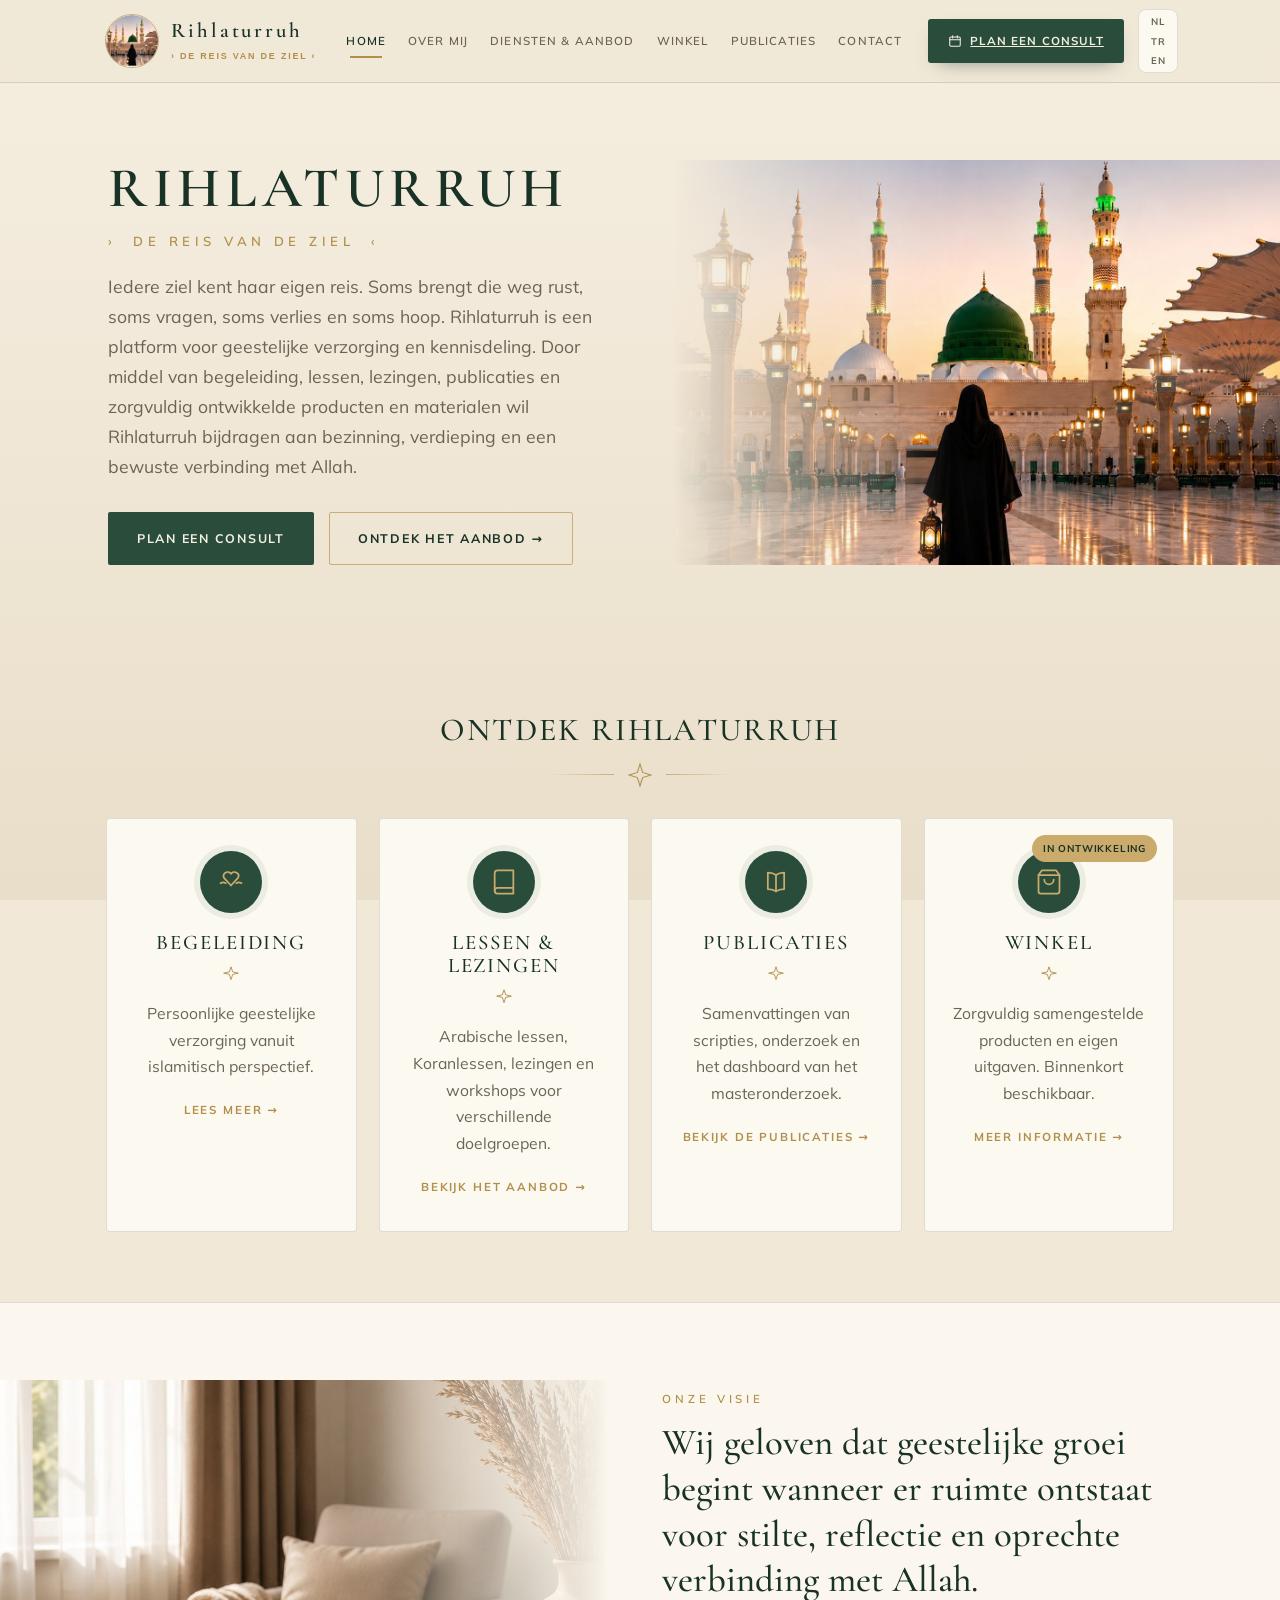
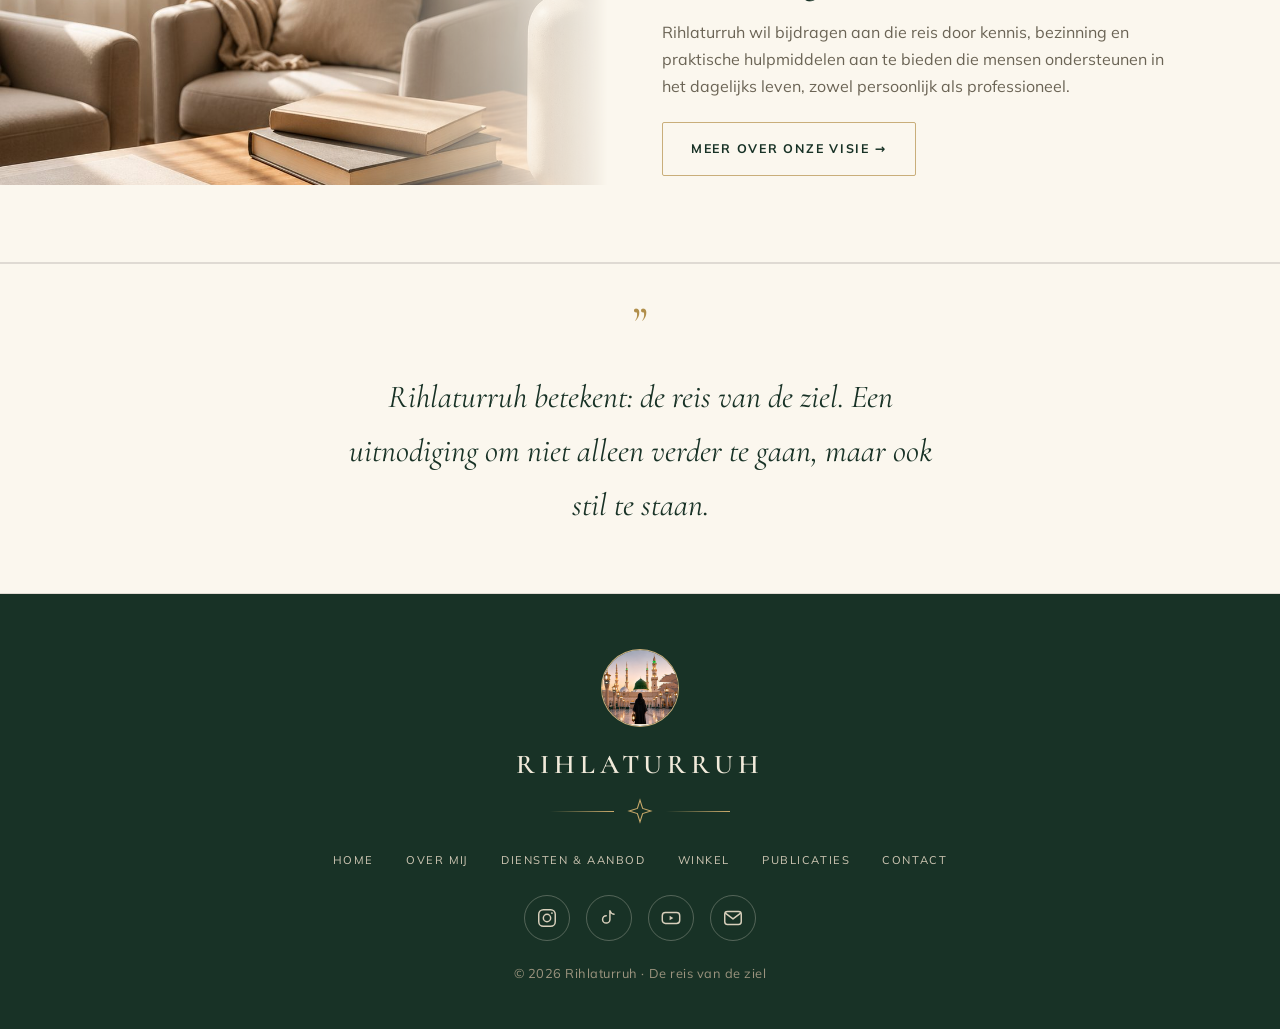
==== index.html @ 82ffbed2 "Add files via upload" ====
<!DOCTYPE html>
<html lang="nl">
<head>
<meta charset="UTF-8">
<meta name="viewport" content="width=device-width, initial-scale=1.0">
<title>Rihlaturruh · De reis van de ziel</title>
<meta name="description" content="Rihlaturruh — de reis van de ziel. Een plek voor islamitische reflectie, geestelijke verzorging en materialen die uitnodigen tot bezinning, betekenis en innerlijke rust.">
<meta property="og:title" content="Rihlaturruh · De reis van de ziel">
<meta property="og:description" content="Islamitische reflectie, geestelijke verzorging en materialen die uitnodigen tot bezinning.">
<meta property="og:image" content="logo.png">
<meta property="og:type" content="website">
<link rel="icon" type="image/png" href="logo-mark.png">

<link rel="preconnect" href="https://fonts.googleapis.com">
<link rel="preconnect" href="https://fonts.gstatic.com" crossorigin>
<link href="https://fonts.googleapis.com/css2?family=Cormorant+Garamond:ital,wght@0,400;0,500;0,600;1,400;1,500&family=Mulish:wght@300;400;500;600;700&display=swap" rel="stylesheet">

<link rel="stylesheet" href="style.css">
</head>
<body>

<div id="launchGate" class="launch-gate">
  <div class="lg-inner">
    <img src="logo-mark.png" alt="Rihlaturruh" class="lg-logo">
    <p class="lg-eyebrow">Binnenkort online</p>
    <h1 class="lg-title">Rihlaturruh</h1>
    <p class="lg-tag">&#8250; De reis van de ziel &#8249;</p>
    <p class="lg-lead">We zijn bijna klaar om deze plek met u te delen &mdash; voor islamitische geestelijke verzorging, kennisdeling en bezinning.</p>
    <div class="lg-countdown">
      <div class="lg-unit"><span class="lg-num" id="lgDays">00</span><span class="lg-label">dagen</span></div>
      <div class="lg-unit"><span class="lg-num" id="lgHours">00</span><span class="lg-label">uren</span></div>
      <div class="lg-unit"><span class="lg-num" id="lgMinutes">00</span><span class="lg-label">minuten</span></div>
      <div class="lg-unit"><span class="lg-num" id="lgSeconds">00</span><span class="lg-label">seconden</span></div>
    </div>
    <p class="lg-date">Live op 2 augustus 2026 om 14:00 uur</p>
  </div>
</div>
<script>
(function(){
  var gate = document.getElementById('launchGate');
  if(!gate) return;
  var launchTime = new Date('2026-08-02T14:00:00+02:00').getTime();
  function pad(n){ n = Math.max(0,n); return String(n).length<2 ? '0'+n : String(n); }
  var timer;
  function tick(){
    var diff = launchTime - Date.now();
    if(diff <= 0){
      gate.classList.add('hide');
      document.body.style.overflow = '';
      setTimeout(function(){ gate.style.display = 'none'; }, 650);
      if(timer) clearInterval(timer);
      return;
    }
    var d = Math.floor(diff/86400000);
    var h = Math.floor(diff%86400000/3600000);
    var m = Math.floor(diff%3600000/60000);
    var s = Math.floor(diff%60000/1000);
    document.getElementById('lgDays').textContent = pad(d);
    document.getElementById('lgHours').textContent = pad(h);
    document.getElementById('lgMinutes').textContent = pad(m);
    document.getElementById('lgSeconds').textContent = pad(s);
  }
  if(Date.now() < launchTime){
    gate.style.display = 'flex';
    document.body.style.overflow = 'hidden';
    tick();
    timer = setInterval(tick, 1000);
  }
})();
</script>

<!-- ===================== HEADER ===================== -->
<header class="site-header">
  <div class="wrap">
    <div class="bar">
      <button class="brand" data-go="home" aria-label="Naar home">
        <img src="logo-mark.png" alt="">
        <span class="wm"><b>Rihlaturruh</b><span><span class="arw">&#8250;</span> De reis van de ziel <span class="arw">&#8249;</span></span></span>
      </button>
      <nav class="nav" aria-label="Hoofdmenu">
        <button data-go="home" class="navlink active">Home</button>
        <button data-go="over" class="navlink">Over mij</button>
        <button data-go="diensten" class="navlink">Diensten &amp; Aanbod</button>
        <button data-go="winkel" class="navlink">Winkel</button>
        <button data-go="publicaties" class="navlink">Publicaties</button>
        <button data-go="contact" class="navlink">Contact</button>
        <a class="cta" href="https://cal.eu/rihlaturruh" target="_blank" rel="noopener"><svg width="14" height="14" viewBox="0 0 24 24" fill="none" stroke="currentColor" stroke-width="1.8" stroke-linecap="round" stroke-linejoin="round"><rect x="3" y="5" width="18" height="16" rx="2"/><path d="M16 3v4M8 3v4M3 10h18"/></svg>Plan een consult</a>
        <div class="langsw" role="group" aria-label="Taal"><button type="button" data-lang="nl" class="active">NL</button><button type="button" data-lang="tr">TR</button><button type="button" data-lang="en">EN</button></div>
      </nav>
      <button class="menu-toggle" id="menuToggle" aria-label="Menu" aria-expanded="false">
        <svg width="24" height="24" viewBox="0 0 24 24" fill="none" stroke="currentColor" stroke-width="1.7" stroke-linecap="round"><path d="M4 7h16M4 12h16M4 17h16"/></svg>
      </button>
    </div>
    <nav class="mobile-menu" id="mobileMenu">
      <button data-go="home" class="navlink active">Home</button>
      <button data-go="over" class="navlink">Over mij</button>
      <button data-go="diensten" class="navlink">Diensten &amp; Aanbod</button>
      <button data-go="winkel" class="navlink">Winkel</button>
        <button data-go="publicaties" class="navlink">Publicaties</button>
      <button data-go="contact" class="navlink">Contact</button>
      <a class="cta" href="https://cal.eu/rihlaturruh" target="_blank" rel="noopener">Plan een consult</a>
      <div class="langsw" role="group" aria-label="Taal"><button type="button" data-lang="nl" class="active">NL</button><button type="button" data-lang="tr">TR</button><button type="button" data-lang="en">EN</button></div>
    </nav>
  </div>
</header>

<main>

<!-- ============================= HOME ============================= -->
<section id="home" class="page active">
  <!-- HERO -->
  <section class="bleed">
      <div class="copy">
        <h1 class="hero-wm">Rihlaturruh</h1>
        <p class="hero-tag">&#8250;&nbsp; De reis van de ziel &nbsp;&#8249;</p>
        <p class="hero-sub">Iedere ziel kent haar eigen reis. Soms brengt die weg rust, soms vragen, soms verlies en soms hoop. Rihlaturruh is een platform voor geestelijke verzorging en kennisdeling. Door middel van begeleiding, lessen, lezingen, publicaties en zorgvuldig ontwikkelde producten en materialen wil Rihlaturruh bijdragen aan bezinning, verdieping en een bewuste verbinding met Allah.</p>
        <div class="btns" style="margin-top:30px">
          <a class="btn primary" href="https://cal.eu/rihlaturruh" target="_blank" rel="noopener">Plan een consult</a>
          <a class="btn ghost" data-go="diensten" href="#diensten">Ontdek het aanbod &rarr;</a>
        </div></div>
      <div class="media"><img src="p-home-hero.jpg" alt="De Profetenmoskee in Medina bij zonsondergang" loading="eager" style="object-position:50% 42%"></div>
    </section>

  <!-- ONTDEK RIHLATURRUH (grid) -->
  <section class="block">
    <div class="wrap">
      <div class="center">
        <h2 class="title up" style="font-size:clamp(1.5rem,3.4vw,2rem)">Ontdek Rihlaturruh</h2>
        <div class="flourish"><span class="ln"></span><svg viewBox="0 0 24 24" fill="none" stroke="currentColor" stroke-width="1"><path d="M12 2l2.4 7.6L22 12l-7.6 2.4L12 22l-2.4-7.6L2 12l7.6-2.4z"/></svg><span class="ln r"></span></div>
      </div>
      <div class="grid c4" style="margin-top:30px">
        <a class="card" data-go="diensten" href="#diensten">
          <span class="ic"><svg viewBox="0 0 24 24" fill="none" stroke="currentColor" stroke-width="1.5" stroke-linecap="round" stroke-linejoin="round"><path d="M12 5c-1-1.6-3.2-2-4.8-1S5 6.8 6 8.4L12 15l6-6.6c1-1.6.4-3.4-1.2-4.4S13 3.4 12 5z"/><path d="M3 13c1.5-1 3-1 4.5 0M16.5 13c1.5-1 3-1 4.5 0"/></svg></span>
          <h3 class="up">Begeleiding</h3>
          <span class="titleorn"><svg viewBox="0 0 24 24" fill="none" stroke="currentColor" stroke-width="1"><path d="M12 3l1.8 5.6L20 10l-6.2 1.4L12 17l-1.8-5.6L4 10l6.2-1.4z"/></svg></span>
          <p class="body">Persoonlijke geestelijke verzorging vanuit islamitisch perspectief.</p>
          <span class="arrow-link">Lees meer &rarr;</span>
        </a>
        <a class="card" data-go="diensten" href="#diensten">
          <span class="ic"><svg viewBox="0 0 24 24" fill="none" stroke="currentColor" stroke-width="1.5" stroke-linecap="round" stroke-linejoin="round"><path d="M4 19.5A2.5 2.5 0 0 1 6.5 17H20"/><path d="M6.5 2H20v20H6.5A2.5 2.5 0 0 1 4 19.5v-15A2.5 2.5 0 0 1 6.5 2z"/></svg></span>
          <h3 class="up">Lessen &amp; lezingen</h3>
          <span class="titleorn"><svg viewBox="0 0 24 24" fill="none" stroke="currentColor" stroke-width="1"><path d="M12 3l1.8 5.6L20 10l-6.2 1.4L12 17l-1.8-5.6L4 10l6.2-1.4z"/></svg></span>
          <p class="body">Arabische lessen, Koranlessen, lezingen en workshops voor verschillende doelgroepen.</p>
          <span class="arrow-link">Bekijk het aanbod &rarr;</span>
        </a>
        <a class="card" data-go="publicaties" href="#publicaties">
          <span class="ic"><svg viewBox="0 0 24 24" fill="none" stroke="currentColor" stroke-width="1.5" stroke-linecap="round" stroke-linejoin="round"><path d="M12 6c-1.5-1.2-4-2-7-2v14c3 0 5.5.8 7 2 1.5-1.2 4-2 7-2V4c-3 0-5.5.8-7 2z"/><path d="M12 6v14"/></svg></span>
          <h3 class="up">Publicaties</h3>
          <span class="titleorn"><svg viewBox="0 0 24 24" fill="none" stroke="currentColor" stroke-width="1"><path d="M12 3l1.8 5.6L20 10l-6.2 1.4L12 17l-1.8-5.6L4 10l6.2-1.4z"/></svg></span>
          <p class="body">Samenvattingen van scripties, onderzoek en het dashboard van het masteronderzoek.</p>
          <span class="arrow-link">Bekijk de publicaties &rarr;</span>
        </a>
        <a class="card" data-go="winkel" href="#winkel">
          <span class="dev-ribbon">In ontwikkeling</span>
          <span class="ic"><svg viewBox="0 0 24 24" fill="none" stroke="currentColor" stroke-width="1.5" stroke-linecap="round" stroke-linejoin="round"><path d="M6 2 3 6v14a2 2 0 0 0 2 2h14a2 2 0 0 0 2-2V6l-3-4Z"/><path d="M3 6h18"/><path d="M16 10a4 4 0 0 1-8 0"/></svg></span>
          <h3 class="up">Winkel</h3>
          <span class="titleorn"><svg viewBox="0 0 24 24" fill="none" stroke="currentColor" stroke-width="1"><path d="M12 3l1.8 5.6L20 10l-6.2 1.4L12 17l-1.8-5.6L4 10l6.2-1.4z"/></svg></span>
          <p class="body">Zorgvuldig samengestelde producten en eigen uitgaven. Binnenkort beschikbaar.</p>
          <span class="arrow-link">Meer informatie &rarr;</span>
        </a>
      </div>
    </div>
  </section>

  <!-- ONZE VISIE (image right) -->
  <section class="bleed reverse band">
      <div class="copy">
        <p class="eyebrow">Onze visie</p>
        <h2 class="visie-h">Wij geloven dat geestelijke groei begint wanneer er ruimte ontstaat voor stilte, reflectie en oprechte verbinding met Allah.</h2>
        <p class="body">Rihlaturruh wil bijdragen aan die reis door kennis, bezinning en praktische hulpmiddelen aan te bieden die mensen ondersteunen in het dagelijks leven, zowel persoonlijk als professioneel.</p>
        <div class="btns" style="margin-top:22px"><a class="btn ghost" data-go="over" href="#over">Meer over onze visie &rarr;</a></div></div>
      <div class="media"><img src="p-home-visie.jpg" alt="Een rustige leeshoek voor bezinning" loading="lazy" style="object-position:50% 45%"></div>
    </section>

  <div class="quote">
    <span class="mk">&rdquo;</span>
    <p>Rihlaturruh betekent: de reis van de ziel. Een uitnodiging om niet alleen verder te gaan, maar ook stil te staan.</p>
  </div>
</section>

<!-- ============================= OVER MIJ ============================= -->
<section id="over" class="page">
  <!-- INTRO (image right) -->
  <section class="bleed">
      <div class="copy">
        <h2 class="title" style="font-size:clamp(2.2rem,5vw,3.2rem)">Over Rihlaturruh</h2>
        <div class="tagflourish"><span class="ln"></span><span class="eyebrow">De reis van de ziel</span><span class="ln r"></span></div>
        <p class="body" style="color:var(--green-deep);font-weight:700;font-size:1.05rem">Rihlaturruh betekent de reis van de ziel.</p>
        <p class="body">Iedere ziel bewandelt een eigen weg. Een weg waarop vreugde, beproeving, groei en bezinning elkaar afwisselen. Tijdens die reis ontstaat soms de behoefte om stil te staan, richting te vinden of woorden te geven aan wat zich in het hart afspeelt.</p>
        <p class="body">Vanuit die gedachte is Rihlaturruh ontstaan: een plek waar islamitische reflectie, geestelijke begeleiding, publicaties en zorgvuldig ontwikkelde producten en materialen samenkomen. Alles wat wordt ontwikkeld, heeft als doel mensen te ondersteunen in hun zoektocht naar betekenis, innerlijke rust en een bewuste verbinding met Allah.</p></div>
      <div class="media"><img src="p-over-intro.jpg" alt="Sereniteit en licht — ruimte voor bezinning" loading="lazy" style="object-position:50% 45%"></div>
    </section>

  <!-- ONZE VISIE (image left) -->
  <section class="bleed reverse band">
      <div class="copy">
        <p class="eyebrow">Onze visie</p>
        <h3 style="margin:10px 0 14px;font-size:1.6rem">Waar verdieping begint</h3>
        <p class="body">Wij geloven dat ware groei begint in het hart. Wanneer we bewust leren stilstaan bij onze ervaringen, onze relatie met Allah en onze plaats in het leven, ontstaat ruimte voor innerlijke rust, veerkracht en betekenis.</p>
        <p class="body">Vanuit deze overtuiging ontwikkelt Rihlaturruh zorgvuldig vormgegeven materialen, biedt het geestelijke verzorging en deelt het kennis en onderzoek die uitnodigen tot reflectie, bewustwording en verdieping. Elk onderdeel draagt bij aan hetzelfde doel: mensen ondersteunen tijdens hun eigen reis van de ziel.</p>
        <p class="body">Alles wat binnen Rihlaturruh wordt ontwikkeld, vindt zijn inspiratie in de Koran, de authentieke Soennah en de rijke islamitische traditie van <em>tazkiyat an-nafs</em> (de zuivering van de ziel). Door geloof, wetenschap en praktijk met elkaar te verbinden, wil Rihlaturruh bijdragen aan een bewuste en betekenisvolle levenshouding.</p></div>
      <div class="media"><img src="p-over-wie.jpg" alt="Kennis en verdieping in warm licht" loading="lazy" style="object-position:50% 55%"></div>
    </section>

  <!-- VOOR WIE (image right) -->
  <section class="bleed">
      <div class="copy">
        <p class="eyebrow">Voor wie is Rihlaturruh?</p>
        <h3 style="margin:10px 0 14px;font-size:1.6rem">Voor iedereen die verdieping zoekt</h3>
        <p class="body">Rihlaturruh is er voor iedereen die verlangt naar verdieping vanuit een islamitisch perspectief. Door middel van geestelijke verzorging, reflectiematerialen en publicaties wil Rihlaturruh bijdragen aan bezinning, kennis en persoonlijke groei.</p>
        <p class="body" style="font-weight:600;color:var(--ink)">Rihlaturruh richt zich onder andere op:</p>
        <ul class="checklist" style="max-width:none;margin:8px 0 0">
          <li><span class="ck"><svg viewBox="0 0 24 24" fill="none" stroke="currentColor" stroke-width="3" stroke-linecap="round" stroke-linejoin="round"><path d="M20 6 9 17l-5-5"/></svg></span>Mensen die op zoek zijn naar persoonlijke reflectie en spirituele ontwikkeling</li>
          <li><span class="ck"><svg viewBox="0 0 24 24" fill="none" stroke="currentColor" stroke-width="3" stroke-linecap="round" stroke-linejoin="round"><path d="M20 6 9 17l-5-5"/></svg></span>Islamitische geestelijke verzorgers en andere professionals</li>
          <li><span class="ck"><svg viewBox="0 0 24 24" fill="none" stroke="currentColor" stroke-width="3" stroke-linecap="round" stroke-linejoin="round"><path d="M20 6 9 17l-5-5"/></svg></span>Onderwijs- en educatieprofessionals</li>
          <li><span class="ck"><svg viewBox="0 0 24 24" fill="none" stroke="currentColor" stroke-width="3" stroke-linecap="round" stroke-linejoin="round"><path d="M20 6 9 17l-5-5"/></svg></span>Zorg- en welzijnsinstellingen</li>
          <li><span class="ck"><svg viewBox="0 0 24 24" fill="none" stroke="currentColor" stroke-width="3" stroke-linecap="round" stroke-linejoin="round"><path d="M20 6 9 17l-5-5"/></svg></span>Iedereen die islamitische kennis wil verbinden met het dagelijks leven</li>
        </ul>
        <p class="body" style="margin-top:16px">De materialen, publicaties en begeleiding worden geleidelijk beschikbaar in meerdere talen, waaronder Nederlands en Turks. Waar passend zullen onderdelen ook in het Arabisch worden aangeboden.</p></div>
      <div class="media"><img src="p-over-achter.jpg" alt="Een warme plek in het dagelijks leven" loading="lazy" style="object-position:50% 50%"></div>
    </section>

  <!-- ACHTER RIHLATURRUH (tekst, gecentreerd contained) -->
  <section class="block band">
    <div class="wrap">
      <div class="center"><h2 class="title" style="font-size:clamp(1.8rem,4vw,2.5rem)">Achter Rihlaturruh</h2>
        <div class="flourish"><span class="ln"></span><svg viewBox="0 0 24 24" fill="none" stroke="currentColor" stroke-width="1"><path d="M12 2l2.4 7.6L22 12l-7.6 2.4L12 22l-2.4-7.6L2 12l7.6-2.4z"/></svg><span class="ln r"></span></div>
      </div>
      <div class="biocol" style="margin-top:8px">
        <p class="body" style="color:var(--gold);font-weight:700;font-size:1.15rem;margin-bottom:4px">Mijn naam is Havva.</p>
        <p class="body" style="color:var(--ink);font-weight:700">Ik ben islamitisch theoloog en islamitisch geestelijk verzorger.</p>
        <p class="body">Ik behaalde een Bachelor of Arts (BA) in Islamitische Theologie, gevolgd door een Master of Arts (MA) in Islamitische Geestelijke Verzorging.</p>
        <p class="body">Een bijzonder vormende periode in mijn leven bracht ik door in Al-Madinah al-Munawwarah (Medina). Daar heb ik gewoond, gestudeerd en gewerkt. De nabijheid van de Masjid an-Nabawi, de dagelijkse omgang met kennis en de spirituele omgeving van Medina hebben mijn visie op geloof, zielzorg en geestelijke verzorging blijvend gevormd.</p>
        <p class="body">Die ervaringen vormen vandaag de dag de inspiratie achter Rihlaturruh. Vanuit mijn achtergrond ontwikkel ik materialen die mensen helpen stil te staan bij hun eigen levensreis &mdash; materialen die uitnodigen tot reflectie, betekenisgeving en een diepere verbinding met Allah.</p>
        <p class="body" style="color:var(--gold);font-weight:600">Mijn verlangen is dat Rihlaturruh mag uitgroeien tot een plek waar mensen niet alleen kennis opdoen, maar ook rust vinden, hoop hervinden en met meer bewustzijn hun eigen reis van de ziel voortzetten.</p>
      </div>
    </div>
  </section>

  <!-- KERNWAARDEN -->
  <section class="block">
    <div class="wrap">
      <div class="center"><h2 class="title" style="font-size:clamp(1.6rem,3.4vw,2.1rem)">Onze kernwaarden</h2>
        <div class="flourish"><span class="ln"></span><svg viewBox="0 0 24 24" fill="none" stroke="currentColor" stroke-width="1"><path d="M12 2l2.4 7.6L22 12l-7.6 2.4L12 22l-2.4-7.6L2 12l7.6-2.4z"/></svg><span class="ln r"></span></div>
      </div>
      <div class="valgrid">
        <div class="val"><span class="vi"><svg viewBox="0 0 24 24" fill="none" stroke="currentColor" stroke-width="1.4" stroke-linecap="round" stroke-linejoin="round"><path d="M12 6c-1.5-1.2-4-2-7-2v14c3 0 5.5.8 7 2 1.5-1.2 4-2 7-2V4c-3 0-5.5.8-7 2z"/><path d="M12 6v14"/></svg></span><h3>Authentiek</h3><p>Geworteld in de Koran en de authentieke Soennah.</p></div>
        <div class="val"><span class="vi"><svg viewBox="0 0 24 24" fill="none" stroke="currentColor" stroke-width="1.4" stroke-linecap="round" stroke-linejoin="round"><path d="M11 20C6 20 4 15 4 11 4 7 6 4 12 4c-1 6-5 8-8 9"/><path d="M11 20c8 0 9-8 9-14-3 0-5 1-6 3"/></svg></span><h3>Diepgaand</h3><p>Ruimte voor bezinning, reflectie en betekenis.</p></div>
        <div class="val"><span class="vi"><svg viewBox="0 0 24 24" fill="none" stroke="currentColor" stroke-width="1.4" stroke-linecap="round" stroke-linejoin="round"><path d="M4 12a8 8 0 1 0 16 0 8 8 0 0 0-16 0z"/><path d="M9 12l2 2 4-4"/></svg></span><h3>Toepasbaar</h3><p>Praktische materialen die aansluiten bij het dagelijks leven.</p></div>
        <div class="val"><span class="vi"><svg viewBox="0 0 24 24" fill="none" stroke="currentColor" stroke-width="1.4" stroke-linecap="round" stroke-linejoin="round"><circle cx="12" cy="9" r="5"/><path d="M9 13.5 7.5 21 12 18.5 16.5 21 15 13.5"/></svg></span><h3>Professioneel</h3><p>Ontwikkeld vanuit islamitische theologie en geestelijke verzorging.</p></div>
        <div class="val"><span class="vi"><svg viewBox="0 0 24 24" fill="none" stroke="currentColor" stroke-width="1.4" stroke-linecap="round" stroke-linejoin="round"><path d="M20.8 5.6a5 5 0 0 0-8.8-2 5 5 0 0 0-8.8 2c-1 3 1.6 6 8.8 11 7.2-5 9.8-8 8.8-11z"/></svg></span><h3>Barmhartig</h3><p>Met aandacht voor de mens achter het verhaal.</p></div>
      </div>
    </div>
  </section>

  <div class="quote">
    <span class="mk">&rdquo;</span>
    <p>Iedere ziel legt haar eigen reis af.</p>
    <p class="sub">Mijn wens is dat Rihlaturruh een metgezel mag zijn op die reis: een plek waar kennis het hart raakt, waar reflectie leidt tot bewustwording en waar de verbinding met Allah steeds opnieuw mag worden versterkt.</p>
  </div>
</section>

<!-- ============================= DIENSTEN & AANBOD ============================= -->
<section id="diensten" class="page">
  <section class="block" style="padding-top:60px">
    <div class="wrap center">
      <p class="eyebrow">Diensten &amp; Aanbod</p>
      <h2 class="title" style="margin-top:10px">Wat Rihlaturruh biedt</h2>
      <div class="flourish"><span class="ln"></span><svg viewBox="0 0 24 24" fill="none" stroke="currentColor" stroke-width="1"><path d="M12 2l2.4 7.6L22 12l-7.6 2.4L12 22l-2.4-7.6L2 12l7.6-2.4z"/></svg><span class="ln r"></span></div>
      <p class="lead" style="margin:0 auto">Vanuit een islamitisch-theologische achtergrond biedt Rihlaturruh persoonlijke begeleiding, lessen, lezingen en workshops &mdash; met aandacht voor geloof, reflectie en verdieping.</p>
    </div>
  </section>

  <!-- STATS DASHBOARD -->
  <section class="block" style="padding-top:0">
    <div class="wrap">
      <div class="stats-dash">
        <div class="stat-tile"><div class="num" data-count="100" data-suffix="+">0</div><div class="lbl">Personen begeleid<br>sinds 2020</div></div>
        <div class="stat-tile"><div class="num">Tientallen</div><div class="lbl">Lessen gegeven<br>Arabisch en Koran</div></div>
        <div class="stat-tile"><div class="num" data-count="30" data-suffix="+">0</div><div class="lbl">Lezingen<br>gegeven</div></div>
        <div class="stat-tile"><div class="num" data-count="3" data-suffix="">0</div><div class="lbl">Workshops<br>ontwikkeld</div></div>
      </div>
    </div>
  </section>

  <!-- VIER GROTE TEGELS -->
  <section class="block band">
    <div class="wrap">
      <div class="grid c2" style="align-items:stretch">
        <a class="card" href="begeleiding.html" style="text-align:left;display:flex;flex-direction:column">
          <span class="ic" style="margin:0 0 14px"><svg viewBox="0 0 24 24" fill="none" stroke="currentColor" stroke-width="1.5" stroke-linecap="round" stroke-linejoin="round"><path d="M20.8 5.6a5 5 0 0 0-8.8-2 5 5 0 0 0-8.8 2c-1 3 1.6 6 8.8 11 7.2-5 9.8-8 8.8-11z"/></svg></span>
          <p class="eyebrow" style="margin:0">Dienst 01 &middot; Persoonlijke begeleiding</p>
          <h3 style="font-size:clamp(1.25rem,2.6vw,1.5rem);margin:5px 0 10px">Begeleiding</h3>
          <p class="body">Geestelijke verzorging vanuit een islamitisch perspectief &mdash; een veilige ruimte voor uw verhaal, levensvragen en reflectie.</p>
          <span class="arrow-link" style="margin-top:auto;padding-top:16px">Lees meer over begeleiding &rarr;</span>
        </a>
        <a class="card" href="lessen.html" style="text-align:left;display:flex;flex-direction:column">
          <span class="ic" style="margin:0 0 14px"><svg viewBox="0 0 24 24" fill="none" stroke="currentColor" stroke-width="1.5" stroke-linecap="round" stroke-linejoin="round"><path d="M4 19.5A2.5 2.5 0 0 1 6.5 17H20"/><path d="M6.5 2H20v20H6.5A2.5 2.5 0 0 1 4 19.5v-15A2.5 2.5 0 0 1 6.5 2z"/></svg></span>
          <p class="eyebrow" style="margin:0">Dienst 02 &middot; Onderwijs</p>
          <h3 style="font-size:clamp(1.25rem,2.6vw,1.5rem);margin:5px 0 10px">Lessen &mdash; Arabisch en Koran</h3>
          <p class="body">Arabisch en de Koran leren &mdash; taalvaardigheid, tadjwied en memorisatie, voor kinderen en volwassenen, individueel of in kleine groepen.</p>
          <span class="arrow-link" style="margin-top:auto;padding-top:16px">Bekijk het lesaanbod &rarr;</span>
        </a>
        <a class="card" href="lezingen.html" style="text-align:left;display:flex;flex-direction:column">
          <span class="ic" style="margin:0 0 14px"><svg viewBox="0 0 24 24" fill="none" stroke="currentColor" stroke-width="1.5" stroke-linecap="round" stroke-linejoin="round"><path d="M21 12c0 4.4-4 8-9 8-1.4 0-2.7-.2-3.9-.6L3 21l1.6-4.3C3.6 15.4 3 13.8 3 12c0-4.4 4-8 9-8s9 3.6 9 8z"/><path d="M8 12h.01M12 12h.01M16 12h.01"/></svg></span>
          <p class="eyebrow" style="margin:0">Dienst 03 &middot; Kennis &amp; verdieping</p>
          <h3 style="font-size:clamp(1.25rem,2.6vw,1.5rem);margin:5px 0 10px">Lezingen &amp; bijeenkomsten</h3>
          <p class="body">Nederlandstalige en Turkstalige lezingen, workshops en bijeenkomsten over geloof, bezinning en persoonlijke ontwikkeling vanuit islamitisch perspectief.</p>
          <span class="arrow-link" style="margin-top:auto;padding-top:16px">Bekijk lezingen &amp; bijeenkomsten &rarr;</span>
        </a>
        <a class="card" href="workshops.html" style="text-align:left;display:flex;flex-direction:column">
          <span class="ic" style="margin:0 0 14px"><svg viewBox="0 0 24 24" fill="none" stroke="currentColor" stroke-width="1.5" stroke-linecap="round" stroke-linejoin="round"><path d="M14.7 6.3a4 4 0 0 0-5.4 5.4L3 18l3 3 6.3-6.3a4 4 0 0 0 5.4-5.4l-2.1 2.1-2-2z"/></svg></span>
          <p class="eyebrow" style="margin:0">Dienst 04 &middot; Praktijkgericht</p>
          <h3 style="font-size:clamp(1.25rem,2.6vw,1.5rem);margin:5px 0 10px">Workshops</h3>
          <p class="body">Praktijkgerichte workshops zoals Workshop Dodenwassing en Ik Leer Bidden voor Kinderen.</p>
          <span class="arrow-link" style="margin-top:auto;padding-top:16px">Bekijk de workshops &rarr;</span>
        </a>
      </div>
    </div>
  </section>

  <div class="quote">
    <span class="mk">&rdquo;</span>
    <p>Iedere levensreis kent momenten waarop het helpend is om samen stil te staan.</p>
    <p class="sub">Ik nodig u uit om contact op te nemen. Ik kijk ernaar uit om met u mee te denken.</p>
  </div>
</section>



<!-- ============================= WINKEL ============================= -->
<section id="winkel" class="page">
  <!-- INTRO (image right) -->
  <section class="bleed">
      <div class="copy">
        <span class="dev-badge"><svg viewBox="0 0 24 24" fill="none" stroke="currentColor" stroke-width="2" stroke-linecap="round" stroke-linejoin="round"><circle cx="12" cy="12" r="9"/><path d="M12 7v5l3.5 2"/></svg>In ontwikkeling</span>
        <h2 class="title" style="font-size:clamp(2.4rem,6vw,3.6rem);margin-top:14px">Winkel</h2>
        <p class="body">De online winkel van Rihlaturruh is momenteel in ontwikkeling.</p>
        <p class="body">Hier vindt u binnenkort zorgvuldig samengestelde producten en eigen uitgaven die aansluiten bij de visie van Rihlaturruh.</p>
        <p class="body">Volg <a href="https://www.instagram.com/rihlaturruh" target="_blank" rel="noopener" style="color:var(--green);text-decoration:underline">@rihlaturruh</a> om als eerste op de hoogte te blijven van nieuwe ontwikkelingen.</p></div>
      <div class="media"><img src="p-winkel.jpg" alt="Zorgvuldig samengestelde producten op tafel" loading="lazy"></div>
    </section>
</section>

<!-- ============================= CONTACT ============================= -->
<section id="contact" class="page">
  <!-- INTRO (image right) -->
  <section class="bleed">
      <div class="copy">
        <h2 class="title" style="font-size:clamp(2.6rem,6vw,4rem)">Contact</h2>
        <div class="flourish left" style="justify-content:flex-start"><svg viewBox="0 0 24 24" fill="none" stroke="currentColor" stroke-width="1"><path d="M12 2l2.4 7.6L22 12l-7.6 2.4L12 22l-2.4-7.6L2 12l7.6-2.4z"/></svg><span class="ln r"></span></div>
        <p class="body">Heeft u een vraag, wilt u meer informatie of bent u benieuwd wat Rihlaturruh voor u of uw organisatie kan betekenen?</p>
        <p class="body">U bent van harte welkom om contact op te nemen. Ik neem de tijd om ieder bericht zorgvuldig te lezen en streef ernaar zo spoedig mogelijk te reageren.</p></div>
      <div class="media"><img src="p-contact.jpg" alt="Rustige zithoek voor een persoonlijk gesprek" loading="lazy"></div>
    </section>

  <!-- CONTACTGEGEVENS + FORMULIER -->
  <section class="block band">
    <div class="wrap">
      <div class="panel">
        <div class="split">
          <div class="contactinfo">
            <h3 style="font-size:1.6rem">Contactgegevens</h3>
            <div class="flourish left" style="justify-content:flex-start;margin:8px 0 24px"><span class="ln r"></span></div>
            <div class="row">
              <span class="cic"><svg viewBox="0 0 24 24" fill="none" stroke="currentColor" stroke-width="1.6" stroke-linecap="round" stroke-linejoin="round"><rect x="3" y="5" width="18" height="14" rx="3"/><path d="m4 7 8 6 8-6"/></svg></span>
              <div><h3>E-mail</h3><p>Voor vragen, informatie of het aanvragen van een begeleidingsgesprek.</p><a href="mailto:rihlaturruh@gmail.com">rihlaturruh@gmail.com</a></div>
            </div>
            <div class="divider"></div>
            <div class="row">
              <span class="cic"><svg viewBox="0 0 24 24" fill="none" stroke="currentColor" stroke-width="1.6" stroke-linecap="round" stroke-linejoin="round"><rect x="3" y="3" width="18" height="18" rx="5"/><circle cx="12" cy="12" r="4"/><circle cx="17.4" cy="6.6" r="1" fill="currentColor" stroke="none"/></svg></span>
              <div><h3>Instagram</h3><p>Dagelijkse inspiratie, reflecties en updates.</p><a href="https://www.instagram.com/rihlaturruh" target="_blank" rel="noopener">@rihlaturruh</a></div>
            </div>
          </div>
          <div>
            <h3 style="font-size:1.6rem">Contactformulier</h3>
            <p class="body" style="margin:8px 0 20px">Heeft u een vraag of wilt u meer informatie? Vul onderstaand formulier in. Ik neem zo spoedig mogelijk contact met u op.</p>
            <form class="form" id="contactForm">
              <input type="text" id="cName" placeholder="Naam" required>
              <input type="email" id="cEmail" placeholder="E-mailadres" required>
              <select id="cSubject" required>
                <option value="" disabled selected>Onderwerp</option>
                <option>Algemene vraag</option>
                <option>Begeleidingsgesprek</option>
                <option>Winkel</option>
                <option>Samenwerking</option>
                <option>Anders</option>
              </select>
              <textarea id="cMsg" placeholder="Bericht" required></textarea>
              <button class="btn primary" type="submit">Verzenden &nbsp;&#9992;</button>
            </form>
          </div>
        </div>
      </div>
    </div>
  </section>

  <!-- SAMENWERKEN (image left) -->
  <section class="bleed reverse">
      <div class="copy">
        <h2 class="title" style="font-size:clamp(1.9rem,4vw,2.6rem)">Samenwerken</h2>
        <div class="flourish left" style="justify-content:flex-start"><svg viewBox="0 0 24 24" fill="none" stroke="currentColor" stroke-width="1"><path d="M12 2l2.4 7.6L22 12l-7.6 2.4L12 22l-2.4-7.6L2 12l7.6-2.4z"/></svg><span class="ln r"></span></div>
        <p class="body">Rihlaturruh werkt graag samen met organisaties en professionals die zich inzetten voor zingeving, educatie, geestelijke verzorging en de ontwikkeling van islamitische reflectiematerialen.</p>
        <p class="body" style="font-weight:600;color:var(--ink)">Samenwerkingen zijn onder andere mogelijk met:</p>
        <ul class="dotlist">
          <li><span class="db"></span>zorginstellingen;</li>
          <li><span class="db"></span>onderwijsinstellingen;</li>
          <li><span class="db"></span>moskee&euml;n;</li>
          <li><span class="db"></span>maatschappelijke organisaties;</li>
          <li><span class="db"></span>islamitische geestelijk verzorgers;</li>
          <li><span class="db"></span>andere professionals binnen het sociale domein.</li>
        </ul>
        <p class="body">Voor samenwerkingen of zakelijke vragen kunt u vrijblijvend contact opnemen.</p></div>
      <div class="media"><img src="p-samenwerken.jpg" alt="Werkplek voor samenwerking" loading="lazy"></div>
    </section>

  <div class="quote">
    <span class="mk">&rdquo;</span>
    <p>Iedere ontmoeting begint met een eerste stap.</p>
    <p class="sub">Ik zie ernaar uit om kennis met u te maken en samen te verkennen wat Rihlaturruh voor u kan betekenen.</p>
  </div>
</section>


<!-- ============================= PUBLICATIES ============================= -->
<section id="publicaties" class="page">
  <section class="bleed" style="padding-top:20px">
      <div class="copy">
        <p class="eyebrow">Publicaties</p>
        <h2 class="title" style="font-size:clamp(2.2rem,5vw,3.2rem);margin-top:10px">Onderzoek toegankelijk gemaakt</h2>
        <p class="body">Hier vindt u mijn bachelor- en masterscriptie, inclusief managementsamenvattingen. Daarnaast zijn de onderzoeksresultaten interactief te bekijken via een dashboard, zodat de belangrijkste bevindingen op een toegankelijke manier kunnen worden verkend.</p></div>
      <div class="media"><img src="p-publicaties.jpg" alt="Werkplek voor onderzoek en verdieping" loading="lazy"></div>
    </section>

  <!-- UITGELICHT: twee onderzoeken -->
  <section class="block band">
    <div class="wrap">
      <div class="grid c2" style="align-items:stretch">
        <a class="card" href="masterscriptie.html" style="text-align:left;display:flex;flex-direction:column">
          <span class="ic" style="margin:0 0 14px"><svg viewBox="0 0 24 24" fill="none" stroke="currentColor" stroke-width="1.5" stroke-linecap="round" stroke-linejoin="round"><path d="M3 3v18h18"/><rect x="7" y="12" width="3" height="6"/><rect x="12" y="8" width="3" height="10"/><rect x="17" y="5" width="3" height="13"/></svg></span>
          <p class="eyebrow" style="margin:0">Masterscriptie &middot; Onderzoeksresultaten</p>
          <h3 style="font-size:clamp(1.25rem,2.6vw,1.5rem);margin:5px 0 10px">Psycho-spirituele processen bij Nederlandse moslims</h3>
          <p class="body">Een interactief overzicht van de resultaten van de enquête naar geloofsbeleving, zingeving en welbevinden.</p>
          <span class="arrow-link" style="margin-top:auto;padding-top:16px">Bekijk de resultaten &rarr;</span>
        </a>
        <a class="card" href="bachelorscriptie.html" style="text-align:left;display:flex;flex-direction:column">
          <span class="ic" style="margin:0 0 14px"><svg viewBox="0 0 24 24" fill="none" stroke="currentColor" stroke-width="1.5" stroke-linecap="round" stroke-linejoin="round"><path d="M3 3v18h18"/><rect x="7" y="12" width="3" height="6"/><rect x="12" y="8" width="3" height="10"/><rect x="17" y="5" width="3" height="13"/></svg></span>
          <p class="eyebrow" style="margin:0">Bachelorscriptie &middot; Onderzoeksresultaten</p>
          <h3 style="font-size:clamp(1.25rem,2.6vw,1.5rem);margin:5px 0 10px">De Sportieve Moslimvrouwen</h3>
          <p class="body">Een interactief overzicht van de resultaten van de enquête onder sportieve moslimvrouwen: beleving, motivatie en welbevinden.</p>
          <span class="arrow-link" style="margin-top:auto;padding-top:16px">Bekijk de resultaten &rarr;</span>
        </a>
      </div>
    </div>
  </section>

  <!-- Samenvattingen -->
  <section class="block">
    <div class="wrap">
      <div class="card" style="max-width:840px;margin:0 auto">
        <span class="ic"><svg viewBox="0 0 24 24" fill="none" stroke="currentColor" stroke-width="1.5" stroke-linecap="round" stroke-linejoin="round"><rect x="5" y="3" width="14" height="18" rx="2"/><path d="M9 7h6M9 11h6M9 15h4"/></svg></span>
        <h3 class="up" style="font-size:1.3rem">Onderzoek &amp; samenvattingen</h3>
        <span class="titleorn"><svg viewBox="0 0 24 24" fill="none" stroke="currentColor" stroke-width="1"><path d="M12 3l1.8 5.6L20 10l-6.2 1.4L12 17l-1.8-5.6L4 10l6.2-1.4z"/></svg></span>
        <p class="body">Toegankelijke samenvattingen en verdieping bij het onderzoek rond geloof, zingeving en geestelijke verzorging worden hier stap voor stap toegevoegd.</p>
      </div>
    </div>
  </section>

  <div class="quote">
    <span class="mk">&rdquo;</span>
    <p>Kennis raakt pas werkelijk als zij het hart bereikt.</p>
  </div>
</section>

</main>


<!-- ===================== FOOTER ===================== -->
<footer class="site-footer">
  <div class="wrap">
    <img class="fmark" src="logo-mark.png" alt="Rihlaturruh">
    <div class="fwm">Rihlaturruh</div>
    <div class="flourish"><span class="ln"></span>
      <svg viewBox="0 0 24 24" fill="none" stroke="currentColor" stroke-width="1"><path d="M12 2l2.4 7.6L22 12l-7.6 2.4L12 22l-2.4-7.6L2 12l7.6-2.4z"/></svg>
      <span class="ln r"></span></div>
    <nav class="fnav">
      <button data-go="home" class="navlink">Home</button>
      <button data-go="over" class="navlink">Over mij</button>
      <button data-go="diensten" class="navlink">Diensten &amp; Aanbod</button>
      <button data-go="winkel" class="navlink">Winkel</button>
        <button data-go="publicaties" class="navlink">Publicaties</button>
      <button data-go="contact" class="navlink">Contact</button>
    </nav>
    <div class="socials">
      <a href="https://www.instagram.com/rihlaturruh" target="_blank" rel="noopener" aria-label="Instagram"><svg viewBox="0 0 24 24" fill="none" stroke="currentColor" stroke-width="1.6" stroke-linecap="round" stroke-linejoin="round"><rect x="3" y="3" width="18" height="18" rx="5"/><circle cx="12" cy="12" r="4"/><circle cx="17.4" cy="6.6" r="1" fill="currentColor" stroke="none"/></svg></a>
      <a href="https://www.tiktok.com/@rihlaturruh" target="_blank" rel="noopener" aria-label="TikTok"><svg viewBox="0 0 24 24" fill="none" stroke="currentColor" stroke-width="1.6" stroke-linecap="round" stroke-linejoin="round"><path d="M9 9.5a4 4 0 1 0 4 4V4c.6 2.2 2.3 3.6 4.5 3.8"/></svg></a>
      <a href="https://youtube.com/@rihlaturruh" target="_blank" rel="noopener" aria-label="YouTube"><svg viewBox="0 0 24 24" fill="none" stroke="currentColor" stroke-width="1.6" stroke-linecap="round" stroke-linejoin="round"><rect x="2.5" y="6" width="19" height="12" rx="3.5"/><path d="M10.5 9.5v5l4-2.5z" fill="currentColor" stroke="none"/></svg></a>
      <a href="mailto:rihlaturruh@gmail.com" aria-label="E-mail"><svg viewBox="0 0 24 24" fill="none" stroke="currentColor" stroke-width="1.6" stroke-linecap="round" stroke-linejoin="round"><rect x="3" y="5" width="18" height="14" rx="3"/><path d="m4 7 8 6 8-6"/></svg></a>
    </div>
    <p class="fsmall">© <span id="year"></span> Rihlaturruh · De reis van de ziel</p>
  </div>
</footer>

<script>
  var pages=document.querySelectorAll('.page');
  var mobileMenu=document.getElementById('mobileMenu');
  var menuToggle=document.getElementById('menuToggle');
  function go(id){
    if(!document.getElementById(id))id='home';
    pages.forEach(function(p){p.classList.toggle('active',p.id===id)});
    document.querySelectorAll('.nav button, .mobile-menu button').forEach(function(b){
      b.classList.toggle('active',b.getAttribute('data-go')===id)});
    if(history.replaceState)history.replaceState(null,'','#'+id);else location.hash=id;
    window.scrollTo({top:0,behavior:'auto'});
    mobileMenu.classList.remove('open');menuToggle.setAttribute('aria-expanded','false');
  }
  document.querySelectorAll('[data-go]').forEach(function(b){
    b.addEventListener('click',function(e){if(b.tagName==='A')e.preventDefault();go(b.getAttribute('data-go'))})});
  menuToggle.addEventListener('click',function(){var o=mobileMenu.classList.toggle('open');menuToggle.setAttribute('aria-expanded',o?'true':'false')});
  document.getElementById('contactForm').addEventListener('submit',function(e){
    e.preventDefault();
    var n=document.getElementById('cName').value,em=document.getElementById('cEmail').value,m=document.getElementById('cMsg').value;
    var subEl=document.getElementById('cSubject');var sub=subEl?subEl.value:'';
    window.location.href='mailto:rihlaturruh@gmail.com?subject='+encodeURIComponent('Contact via website'+(sub?' — '+sub:'')+' — '+n)+'&body='+('Naam: '+n+'%0AE-mail: '+em+'%0AOnderwerp: '+encodeURIComponent(sub)+'%0A%0A'+encodeURIComponent(m));
  });
  document.getElementById('year').textContent=new Date().getFullYear();
  go((location.hash||'#home').replace('#',''));

  /* ---- Tellers in het diensten-dashboard ---- */
  var counters=document.querySelectorAll('.stat-tile .num[data-count]');
  if(counters.length&&'IntersectionObserver' in window){
    var io=new IntersectionObserver(function(entries){
      entries.forEach(function(entry){
        if(!entry.isIntersecting)return;
        var el=entry.target;io.unobserve(el);
        var target=parseInt(el.getAttribute('data-count'),10);
        var suffix=el.getAttribute('data-suffix')||'';
        var start=null,dur=1100;
        function step(ts){
          if(!start)start=ts;
          var p=Math.min((ts-start)/dur,1);
          el.textContent=Math.round(p*target)+suffix;
          if(p<1)requestAnimationFrame(step);
        }
        requestAnimationFrame(step);
      });
    },{threshold:.4});
    counters.forEach(function(el){io.observe(el)});
  } else if(counters.length){
    counters.forEach(function(el){el.textContent=el.getAttribute('data-count')+(el.getAttribute('data-suffix')||'')});
  }
</script>
<script src="i18n.js"></script>
</body>
</html>
---- style.css ----
:root{
    --paper:#F1E8D8; --paper-2:#E9DEC9; --band:#FBF7EE; --card:#FCF9F1;
    --green:#294C3B; --green-deep:#183226; --green-tint:#E1E8DF;
    --gold:#B18F4B; --gold-soft:#CBAB6C; --gold-line:#C9AE7A;
    --ink:#33302A; --ink-soft:#6B6455; --line:rgba(51,48,42,.14);
    --display:"Cormorant Garamond", Georgia, serif;
    --body:"Mulish", system-ui, sans-serif;
    --wrap:1120px;
    --stage:1500px;
  }
  *{box-sizing:border-box;margin:0;padding:0}
  html{scroll-behavior:smooth}
  body{font-family:var(--body);color:var(--ink);background:var(--paper);line-height:1.7;font-weight:400;-webkit-font-smoothing:antialiased;overflow-x:hidden}
  body::before{content:"";position:fixed;inset:0;background:linear-gradient(180deg,#F5EEE0 0%,var(--paper) 42%,var(--paper-2) 100%);z-index:-2}
  a{color:inherit}
  img{max-width:100%;display:block}
  .wrap{width:100%;max-width:var(--wrap);margin:0 auto;padding:0 26px}

  /* ---------------- ORNAMENTS ---------------- */
  .flourish{display:flex;align-items:center;justify-content:center;gap:13px;color:var(--gold);margin:14px 0}
  .flourish.left{justify-content:flex-start}
  .flourish .ln{height:1px;width:64px;background:linear-gradient(90deg,transparent,var(--gold-line))}
  .flourish.left .ln:first-child{display:none}
  .flourish .ln.r{background:linear-gradient(90deg,var(--gold-line),transparent)}
  .flourish svg{width:26px;height:26px;flex:0 0 auto}
  .eyebrow{font-size:.72rem;letter-spacing:.34em;text-transform:uppercase;color:var(--gold);font-weight:600}

  /* ---------------- HEADER ---------------- */
  .site-header{position:sticky;top:0;z-index:60;background:rgba(241,232,216,.9);backdrop-filter:blur(10px);border-bottom:1px solid var(--line)}
  .bar{display:flex;align-items:center;gap:20px;height:82px}
  .brand{display:flex;align-items:center;gap:13px;cursor:pointer;background:none;border:0;color:inherit;text-decoration:none;flex:none}
  .brand img{width:52px;height:52px;border-radius:50%;object-fit:cover;box-shadow:0 0 0 1px var(--gold-line);flex:none}
  .brand .wm{display:flex;flex-direction:column;line-height:1;text-align:left;white-space:nowrap}
  .brand .wm b{font-family:var(--display);font-weight:600;font-size:1.3rem;letter-spacing:.14em;color:var(--green-deep);white-space:nowrap}
  .brand .wm span{font-size:.56rem;letter-spacing:.2em;text-transform:uppercase;color:var(--gold);font-weight:600;margin-top:5px;white-space:nowrap;display:inline-block}

  .nav{margin-left:auto;display:flex;align-items:center;gap:2px}
  .nav button,.nav a.navlink{font:inherit;font-size:.72rem;font-weight:600;letter-spacing:.1em;text-transform:uppercase;color:var(--ink-soft);background:none;border:0;padding:9px 10px;cursor:pointer;transition:color .2s;white-space:nowrap;position:relative;text-decoration:none;display:inline-block}
  .nav button:hover,.nav a.navlink:hover{color:var(--green-deep)}
  .nav button.active,.nav a.navlink.active{color:var(--green-deep)}
  .nav button.active::after,.nav a.navlink.active::after{content:"";position:absolute;left:14px;right:14px;bottom:2px;height:1.5px;background:var(--gold)}
  .nav .cta{margin-left:14px;background:var(--green);color:#F3EEE0;border-radius:3px;padding:12px 20px;letter-spacing:.1em;font-size:.72rem;font-weight:700;text-transform:uppercase;white-space:nowrap;flex:none;display:inline-flex;align-items:center;gap:8px;box-shadow:0 8px 20px -10px rgba(24,50,38,.55);transition:transform .2s,box-shadow .2s,background .2s}
  .nav .cta:hover{background:var(--green-deep);color:#fff;transform:translateY(-2px);box-shadow:0 14px 28px -12px rgba(24,50,38,.7)}
  .nav .cta::after{display:none}

  .menu-toggle{margin-left:auto;display:none;background:none;border:1px solid var(--line);border-radius:4px;width:46px;height:46px;cursor:pointer;color:var(--green-deep)}
  .mobile-menu{display:none;flex-direction:column;padding:6px 0 18px;border-top:1px solid var(--line)}
  .mobile-menu button,.mobile-menu a.navlink{font:inherit;font-size:.82rem;font-weight:600;letter-spacing:.12em;text-transform:uppercase;text-align:left;background:none;border:0;padding:15px 4px;color:var(--ink);cursor:pointer;border-bottom:1px solid var(--line);text-decoration:none;display:block}
  .mobile-menu button.active,.mobile-menu a.navlink.active{color:var(--green-deep)}
  .mobile-menu .cta{color:#fff;background:var(--green);border-radius:2px;margin-top:14px;text-align:center;border-bottom:0}
  @media(max-width:1180px){ .nav{display:none} .menu-toggle{display:grid;place-items:center} .mobile-menu.open{display:flex} }

  /* ---------------- PAGES ---------------- */
  .page{display:none;animation:fade .55s ease}
  .page.active{display:block}
  @keyframes fade{from{opacity:0;transform:translateY(12px)}to{opacity:1;transform:none}}

  section.block{padding:70px 0}
  .band{background:var(--band);border-top:1px solid var(--line);border-bottom:1px solid var(--line)}
  h1,h2,h3{font-family:var(--display);font-weight:500;color:var(--green-deep);line-height:1.12}
  h2.title{font-size:clamp(2.1rem,5vw,3.1rem);letter-spacing:.01em}
  h3{font-size:1.5rem;letter-spacing:.01em}
  .lead{font-size:1.1rem;color:var(--ink-soft);max-width:60ch}
  .center{text-align:center}
  .center .lead{margin-left:auto;margin-right:auto}
  .measure{max-width:66ch}
  p.body{color:var(--ink-soft)}
  p.body+p.body{margin-top:15px}

  /* ---------------- HERO ---------------- */
  .hero{position:relative;text-align:center;padding:86px 0 62px}
  .hero::before{content:"";position:absolute;inset:-30px 0 auto;height:420px;z-index:-1;
    background:radial-gradient(70% 100% at 50% 0,rgba(203,171,108,.34) 0,rgba(203,171,108,0) 62%)}
  .hero .mark{width:132px;height:132px;border-radius:50%;object-fit:cover;margin:0 auto 26px;box-shadow:0 18px 46px -20px rgba(24,50,38,.6),0 0 0 1px var(--gold-line)}
  .hero h1{font-size:clamp(3rem,10vw,5rem);letter-spacing:.14em;text-transform:uppercase;font-weight:600}
  .hero .sub{max-width:52ch;margin:22px auto 0;color:var(--ink-soft);font-size:1.12rem}
  .hero .btns{margin-top:34px}

  /* ---------------- BUTTONS ---------------- */
  .btns{display:flex;gap:15px;flex-wrap:wrap}
  .center .btns,.hero .btns{justify-content:center}
  .btn{font:inherit;font-size:.78rem;font-weight:700;letter-spacing:.14em;text-transform:uppercase;padding:15px 28px;border-radius:2px;cursor:pointer;border:1px solid transparent;transition:transform .2s,box-shadow .2s,background .2s,color .2s;text-decoration:none;display:inline-flex;align-items:center;gap:9px}
  .btn.primary{background:var(--green);color:#F3EEE0}
  .btn.primary:hover{background:var(--green-deep);color:#fff;transform:translateY(-2px);box-shadow:0 14px 28px -14px rgba(24,50,38,.7)}
  .btn.ghost{background:transparent;color:var(--green-deep);border-color:var(--gold-line)}
  .btn.ghost:hover{background:rgba(41,76,59,.06);transform:translateY(-2px)}

  /* ---------------- CARDS ---------------- */
  .grid{display:grid;gap:22px}
  .grid.c2{grid-template-columns:repeat(2,1fr)}
  .grid.c3{grid-template-columns:repeat(3,1fr)}
  .grid.c4{grid-template-columns:repeat(4,1fr)}
  @media(max-width:900px){.grid.c3,.grid.c4{grid-template-columns:repeat(2,1fr)}}
  @media(max-width:620px){.grid.c2,.grid.c3,.grid.c4{grid-template-columns:1fr}}

  .card{background:var(--card);border:1px solid var(--line);border-radius:4px;padding:32px 28px;transition:transform .25s,box-shadow .25s,border-color .25s;text-align:center}
  a.card{text-decoration:none;display:block}
  a.card:hover{transform:translateY(-5px);border-color:var(--gold-line);box-shadow:0 22px 40px -24px rgba(24,50,38,.5)}
  .ic{width:62px;height:62px;border-radius:50%;background:var(--green);color:var(--gold-soft);display:grid;place-items:center;margin:0 auto 18px;box-shadow:0 0 0 6px rgba(41,76,59,.08)}
  .ic svg{width:28px;height:28px}
  .card h3{margin-bottom:10px}
  .card .body{font-size:.98rem;color:var(--ink-soft)}
  .card .more{margin-top:16px;display:inline-block;font-size:.72rem;letter-spacing:.16em;text-transform:uppercase;color:var(--gold);font-weight:700}

  .card.plain{text-align:left;padding:30px}

  /* ---------------- "IN ONTWIKKELING" BADGE ---------------- */
  .dev-badge{display:inline-flex;align-items:center;gap:7px;font-size:.68rem;font-weight:700;letter-spacing:.1em;text-transform:uppercase;color:var(--green-deep);background:var(--gold-soft);border-radius:999px;padding:8px 16px;align-self:flex-start}
  .dev-badge svg{width:13px;height:13px;flex:none}
  .card .dev-ribbon{position:absolute;top:16px;right:16px;font-size:.62rem;font-weight:700;letter-spacing:.08em;text-transform:uppercase;color:var(--green-deep);background:var(--gold-soft);border-radius:999px;padding:5px 11px}
  .card{position:relative}
  .card.plain .ic{margin:0 0 16px}

  /* ---------------- STATS DASHBOARD ---------------- */
  .stats-dash{display:grid;grid-template-columns:repeat(4,1fr);gap:18px}
  @media(max-width:900px){.stats-dash{grid-template-columns:repeat(2,1fr)}}
  @media(max-width:520px){.stats-dash{grid-template-columns:1fr}}
  .stat-tile{background:var(--green-deep);border-radius:6px;padding:30px 20px;text-align:center;color:#F3EEE0;position:relative;overflow:hidden}
  .stat-tile::before{content:"";position:absolute;inset:0;background:radial-gradient(120% 100% at 50% -10%,rgba(203,171,108,.28),transparent 60%)}
  .stat-tile .num{font-family:var(--display);font-size:clamp(1.9rem,4vw,2.6rem);font-weight:600;color:var(--gold-soft);position:relative;line-height:1}
  .stat-tile .lbl{margin-top:9px;font-size:.76rem;letter-spacing:.03em;color:#D9D2C0;position:relative;line-height:1.4}

  /* ---------------- SUBNAV PILLS ---------------- */
  .subhead{padding-top:26px}
  .subhead .flourish{margin-top:8px}

  /* ---------------- FLYER GRID / LIGHTBOX ---------------- */
  .year-toggle{width:100%;display:flex;align-items:center;justify-content:space-between;gap:14px;margin:20px 0 0;padding:18px 22px;background:var(--card);border:1px solid var(--line);border-radius:14px;cursor:pointer;text-align:left;font-family:inherit;transition:border-color .2s,box-shadow .2s}
  .year-toggle:first-of-type{margin-top:4px}
  .year-toggle:hover{border-color:var(--gold-soft);box-shadow:var(--shadow)}
  .year-toggle .yt-year{font-family:var(--display);font-size:clamp(1.5rem,4vw,2rem);font-weight:700;color:var(--green);white-space:nowrap}
  .year-toggle .yt-right{display:flex;align-items:center;gap:12px;flex:none}
  .year-toggle .yt-count{font-size:.74rem;letter-spacing:.05em;color:var(--ink-soft);background:var(--paper);border-radius:999px;padding:7px 15px;font-weight:600;white-space:nowrap}
  .year-toggle .yt-chev{width:18px;height:18px;color:var(--gold);flex:none;transition:transform .3s ease}
  .year-toggle[aria-expanded="true"] .yt-chev{transform:rotate(180deg)}
  .year-panel{display:grid;grid-template-rows:0fr;transition:grid-template-rows .4s ease}
  .year-panel.open{grid-template-rows:1fr}
  .year-panel-inner{overflow:hidden}
  .year-panel .flyer-grid{margin-top:18px}
  @media(max-width:480px){.year-toggle{padding:15px 16px}.year-toggle .yt-count{padding:6px 11px;font-size:.68rem}}
  .flyer-grid{display:grid;grid-template-columns:repeat(4,1fr);gap:18px}
  @media(max-width:1000px){.flyer-grid{grid-template-columns:repeat(3,1fr)}}
  @media(max-width:700px){.flyer-grid{grid-template-columns:repeat(2,1fr)}}
  @media(max-width:420px){.flyer-grid{grid-template-columns:1fr}}
  .flyer-tile{background:var(--card);border:1px solid var(--line);border-radius:4px;overflow:hidden;cursor:pointer;transition:transform .25s,box-shadow .25s,border-color .25s;text-align:left;font:inherit;padding:0;display:block;width:100%}
  .flyer-tile:hover{transform:translateY(-4px);border-color:var(--gold-line);box-shadow:0 18px 34px -22px rgba(24,50,38,.5)}
  .flyer-tile .fimgwrap{aspect-ratio:4/5;overflow:hidden;background:#EFE7D5}
  .flyer-tile img{width:100%;height:100%;object-fit:cover;display:block}
  .flyer-tile .fcap{padding:12px 14px}
  .flyer-tile .fcap .fdate{font-size:.64rem;letter-spacing:.1em;text-transform:uppercase;color:var(--gold);font-weight:700}
  .flyer-tile .fcap .ftitle{font-family:var(--display);font-size:1rem;color:var(--green-deep);margin-top:3px;line-height:1.25}

  .lightbox{position:fixed;inset:0;background:rgba(24,26,20,.92);z-index:200;display:none;align-items:center;justify-content:center;padding:40px 20px}
  .lightbox.open{display:flex}
  .lightbox .lb-inner{max-width:min(92vw,720px);max-height:88vh;text-align:center}
  .lightbox img{max-width:100%;max-height:74vh;border-radius:4px;box-shadow:0 30px 60px -20px rgba(0,0,0,.6);margin:0 auto;display:block}
  .lightbox .lb-cap{color:#F3EEE0;margin-top:16px;font-family:var(--display);font-size:1.1rem}
  .lightbox .lb-close{position:absolute;top:22px;right:26px;background:none;border:0;color:#F3EEE0;font-size:2.2rem;cursor:pointer;line-height:1}

  /* ---------------- WORKSHOP CARDS ---------------- */
  .workshop-card{display:grid;grid-template-columns:200px 1fr;gap:26px;background:var(--card);border:1px solid var(--line);border-radius:6px;padding:28px;align-items:start;margin-bottom:22px}
  .workshop-card.text-only{grid-template-columns:1fr}
  @media(max-width:700px){.workshop-card{grid-template-columns:1fr}}
  .workshop-card.noimg{grid-template-columns:1fr}
  .workshop-card .wimgs{display:flex;gap:8px}
  .workshop-card .wimgs button{padding:0;border:0;background:none;cursor:pointer;flex:1;font:inherit}
  .workshop-card .wimgs img{width:100%;border-radius:4px;aspect-ratio:3/4;object-fit:cover;transition:transform .2s;display:block}
  .workshop-card .wimgs img:hover{transform:scale(1.03)}
  .workshop-card h3{font-size:1.35rem;margin-bottom:8px}
  .workshop-card .wtag,.wtag{display:inline-block;font-size:.68rem;letter-spacing:.12em;text-transform:uppercase;color:var(--gold);font-weight:700;margin-bottom:8px}

  /* checklist */
  .checklist{list-style:none;display:flex;flex-direction:column;gap:14px}
  .checklist li{display:flex;gap:13px;align-items:flex-start;color:var(--ink-soft)}
  .checklist svg{width:22px;height:22px;flex:0 0 auto;color:var(--green);margin-top:3px}

  /* callout */
  .callout{background:var(--green);color:#EAE3D2;border-radius:4px;padding:30px 34px;font-family:var(--display);font-size:1.5rem;line-height:1.4;font-style:italic}
  .callout.small{font-size:1.15rem}

  /* quote band */
  .quote{background:var(--band);color:var(--ink);text-align:center;padding:60px 0;border-top:1px solid var(--line);border-bottom:1px solid var(--line)}
  .quote .mk{color:var(--gold);font-family:var(--display);font-size:3rem;line-height:0;display:block;height:26px}
  .quote p{font-family:var(--display);font-style:italic;font-size:clamp(1.4rem,3.4vw,2rem);max-width:44ch;margin:20px auto 0;color:var(--green-deep)}

  /* two-col feature */
  .split{display:grid;grid-template-columns:1fr 1fr;gap:48px;align-items:stretch}
  .split > *:not(.imgpanel){display:flex;flex-direction:column;justify-content:center;min-width:0}
  @media(max-width:900px){.split{grid-template-columns:1fr;gap:28px}.split > *:not(.imgpanel){display:block}.imgpanel,.imgpanel img{min-height:300px}}

  /* small feature list (waarvoor) */
  .feat{display:flex;gap:15px;align-items:flex-start}
  .feat .fi{width:48px;height:48px;border-radius:50%;background:var(--green-tint);color:var(--green);display:grid;place-items:center;flex:0 0 auto}
  .feat .fi svg{width:24px;height:24px}
  .feat h3{font-size:1.15rem;margin-bottom:4px}
  .feat p{font-size:.95rem;color:var(--ink-soft)}

  /* newsletter / CTA band */
  .ctaband{background:var(--green);color:#EDE6D5;border-radius:6px;text-align:center;padding:52px 34px}
  .ctaband h3{color:#FBF7EE;font-size:2rem;margin-bottom:10px}
  .ctaband p{color:#D9D2C0;max-width:52ch;margin:0 auto 26px}
  .ctaband .btn.primary{background:var(--gold);color:var(--green-deep)}
  .ctaband .btn.primary:hover{background:var(--gold-soft)}

  /* contact */
  .form{display:flex;flex-direction:column;gap:16px}
  .form label{font-size:.72rem;letter-spacing:.12em;text-transform:uppercase;font-weight:700;color:var(--ink-soft);margin-bottom:-8px}
  .form input,.form textarea{font:inherit;font-size:1rem;padding:14px 16px;border:1px solid var(--line);border-radius:3px;background:var(--card);color:var(--ink)}
  .form input:focus,.form textarea:focus{outline:none;border-color:var(--green);box-shadow:0 0 0 3px rgba(41,76,59,.12)}
  .form textarea{min-height:140px;resize:vertical}
  .info-row{display:flex;align-items:center;gap:13px;margin-top:14px;color:var(--ink-soft)}
  .info-row .ci{width:44px;height:44px;flex:0 0 auto}
  .info-row a{color:var(--green-deep);font-weight:600;text-decoration:none}

  /* ---------------- FOOTER ---------------- */
  .site-footer{background:var(--green-deep);color:#CFC7B4;padding:56px 0 44px;text-align:center}
  .site-footer .fmark{width:76px;height:76px;border-radius:50%;object-fit:cover;margin:0 auto 16px;box-shadow:0 0 0 1px var(--gold-line)}
  .site-footer .fwm{font-family:var(--display);font-size:1.7rem;letter-spacing:.18em;text-transform:uppercase;color:#F1EADA;font-weight:600}
  .site-footer .flourish{color:var(--gold-soft);margin:10px 0 22px}
  .site-footer .flourish .ln,.site-footer .flourish .ln.r{background:linear-gradient(90deg,transparent,var(--gold-soft))}
  .socials{display:flex;justify-content:center;gap:16px;margin:6px 0 22px}
  .socials a{width:46px;height:46px;border-radius:50%;display:grid;place-items:center;border:1px solid rgba(241,234,218,.28);color:#D9D0BC;transition:transform .2s,color .2s,border-color .2s}
  .socials a:hover{transform:translateY(-3px);color:var(--gold-soft);border-color:var(--gold-soft)}
  .socials svg{width:22px;height:22px;display:block}
  .fsmall{font-size:.8rem;color:#9C947F;letter-spacing:.04em}

  /* ---- split hero (home) ---- */
  .hero2{display:grid;grid-template-columns:1.02fr .98fr;align-items:stretch;border-bottom:1px solid var(--line)}
  .hero2 .left{padding:80px 40px 80px max(26px,calc((100vw - var(--wrap))/2 + 26px));display:flex;flex-direction:column;justify-content:center}
  .hero2 .hero-wm{font-family:var(--display);font-weight:600;text-transform:uppercase;letter-spacing:.11em;font-size:clamp(2.7rem,6vw,4.4rem);color:var(--green-deep);line-height:1;margin:0}
  .hero2 .hero-tag{font-size:.82rem;letter-spacing:.34em;text-transform:uppercase;color:var(--gold);font-weight:600;margin:14px 0 0}
  .hero2 .hero-sub{max-width:44ch;margin:22px 0 0;color:var(--ink-soft);font-size:1.1rem}
  .hero2 .btns{margin-top:32px}
  .hero2 .right{background:var(--green-tint);display:grid;place-items:center;min-height:540px;position:relative;overflow:hidden;padding:0}
  .hero2 .right img{width:100%;height:100%;min-height:540px;object-fit:cover;display:block}
  @media(max-width:900px){.hero2{grid-template-columns:1fr}.hero2 .left{padding:60px 26px 38px;text-align:center;align-items:center}.hero2 .hero-sub{margin-left:auto;margin-right:auto}.hero2 .btns{justify-content:center}.hero2 .right{min-height:300px;padding:0}}
  /* uppercase serif heading + art panels */
  h2.title.up{text-transform:uppercase;letter-spacing:.07em;font-size:clamp(1.7rem,4vw,2.4rem)}
  .split.alt{align-items:stretch}
  .artpanel{border-radius:6px;background:linear-gradient(140deg,var(--green-tint),#EFE3CC);min-height:360px;display:grid;place-items:center;border:1px solid var(--line);overflow:hidden;padding:34px}
  .artpanel svg{width:80%;max-width:270px;color:var(--green);opacity:.9}
  .ie-text .flourish{justify-content:center}
  .visie-h{font-family:var(--display);font-weight:500;font-size:clamp(1.7rem,3.4vw,2.3rem);line-height:1.24;color:var(--green-deep);margin:12px 0 16px}
  /* card upgrades */
  .card h3.up{text-transform:uppercase;letter-spacing:.09em;font-size:1.3rem}
  .card .titleorn{color:var(--gold);margin:6px 0 14px;display:flex;justify-content:center}
  .card .titleorn svg{width:22px;height:22px}
  .card .checklist{max-width:240px;margin:0 auto;text-align:left;gap:12px}
  .card .checklist li{color:var(--ink-soft);font-size:.98rem;align-items:center}
  .card .checklist .ck{width:20px;height:20px;border-radius:50%;background:var(--gold);color:#fff;display:grid;place-items:center;flex:0 0 auto}
  .card .checklist .ck svg{width:12px;height:12px}
  .card .arrow-link{margin-top:20px;display:inline-flex;align-items:center;gap:9px;font-size:.72rem;letter-spacing:.16em;text-transform:uppercase;color:var(--gold);font-weight:700}
  .brand .wm .arw{color:var(--gold)}
  /* ---- over mij ---- */
  .tagflourish{display:inline-flex;align-items:center;gap:14px;color:var(--gold);margin:8px 0 14px}
  .tagflourish .ln{height:1px;width:44px;background:linear-gradient(90deg,var(--gold-line),transparent)}
  .tagflourish .ln.r{background:linear-gradient(90deg,transparent,var(--gold-line))}
  .tagflourish .eyebrow{margin:0}
  .photopanel{background:linear-gradient(140deg,#EEDDC4,#E7C9A5 60%,#DDBE9A);border-radius:6px;display:grid;place-items:center;min-height:460px;overflow:hidden;padding:34px;border:1px solid var(--line)}
  .photopanel img{width:min(88%,400px);aspect-ratio:1;border-radius:50%;object-fit:cover;box-shadow:0 24px 58px -20px rgba(24,50,38,.6),0 0 0 1px var(--gold-line)}
  .trio{display:grid;grid-template-columns:1fr 1fr .95fr;gap:40px;align-items:stretch}
  .trio .artpanel{min-height:100%}
  @media(max-width:900px){.trio{grid-template-columns:1fr;gap:32px}}
  .center-icon{color:var(--gold);display:flex;justify-content:center;margin-bottom:10px}
  .center-icon svg{width:34px;height:34px}
  .valgrid{display:grid;grid-template-columns:repeat(5,1fr);gap:28px;text-align:center;margin-top:32px}
  @media(max-width:980px){.valgrid{grid-template-columns:repeat(3,1fr);row-gap:36px}}
  @media(max-width:560px){.valgrid{grid-template-columns:repeat(2,1fr)}}
  .val .vi{color:var(--green);display:flex;justify-content:center;margin-bottom:12px}
  .val .vi svg{width:40px;height:40px}
  .val h3{font-size:1.15rem;margin-bottom:6px}
  .val p{font-size:.85rem;color:var(--ink-soft);line-height:1.5;max-width:22ch;margin:0 auto}
  .quote .sub{font-family:var(--body);font-style:normal;font-size:.98rem;color:var(--ink-soft);max-width:70ch;margin:14px auto 0;line-height:1.65}
  /* footer nav */
  .fnav{display:flex;justify-content:center;gap:6px 22px;flex-wrap:wrap;margin-bottom:20px}
  .fnav button,.fnav a.navlink{font:inherit;font-size:.7rem;letter-spacing:.14em;text-transform:uppercase;color:#CFC7B4;background:none;border:0;cursor:pointer;padding:5px;text-decoration:none;display:inline-block}
  .fnav button:hover,.fnav a.navlink:hover{color:#F1EADA}
  .waarvoor{display:grid;grid-template-columns:repeat(6,1fr);gap:22px;text-align:center;margin-top:30px}
  @media(max-width:1000px){.waarvoor{grid-template-columns:repeat(3,1fr);row-gap:38px}}
  @media(max-width:600px){.waarvoor{grid-template-columns:repeat(2,1fr)}}
  .wv .wic{width:64px;height:64px;border-radius:50%;background:#EFE6D6;color:var(--green-deep);display:grid;place-items:center;margin:0 auto 14px;border:1px solid var(--line)}
  .wv .wic svg{width:28px;height:28px}
  .wv h3{font-size:1.08rem;margin-bottom:8px;line-height:1.22}
  .wv p{font-size:.84rem;color:var(--ink-soft);line-height:1.5;max-width:24ch;margin:0 auto}
  .langs{list-style:none;display:flex;flex-direction:column;gap:14px;margin-top:10px}
  .langs li{display:flex;align-items:center;gap:12px;color:var(--ink-soft)}
  .langs svg{width:22px;height:22px;color:var(--green);flex:0 0 auto}
  .panel{background:var(--band);border:1px solid var(--line);border-radius:12px;padding:clamp(26px,4vw,46px)}
  .contactinfo h3{font-size:1.15rem;margin-bottom:4px}
  .contactinfo .row{display:flex;gap:16px;align-items:flex-start;padding:6px 0}
  .contactinfo .cic{width:52px;height:52px;border-radius:50%;background:var(--green);color:#F1EADA;display:grid;place-items:center;flex:0 0 auto}
  .contactinfo .cic svg{width:24px;height:24px}
  .contactinfo p{font-size:.92rem;color:var(--ink-soft);margin-bottom:4px}
  .contactinfo a{color:var(--gold);font-weight:600;text-decoration:none}
  .contactinfo .divider{height:1px;background:var(--line);margin:20px 0}
  .form select{font:inherit;font-size:1rem;padding:14px 16px;border:1px solid var(--line);border-radius:3px;background:var(--card);color:var(--ink)}
  .form select:focus{outline:none;border-color:var(--green);box-shadow:0 0 0 3px rgba(41,76,59,.12)}
  .form .btn.primary{justify-content:center}
  .dotlist{list-style:none;display:flex;flex-direction:column;gap:9px;margin:8px 0 14px}
  .dotlist li{display:flex;gap:12px;align-items:flex-start;color:var(--ink-soft);font-size:.96rem}
  .dotlist .db{width:15px;height:15px;border-radius:50%;border:1.5px solid var(--gold);flex:0 0 auto;margin-top:5px;position:relative}
  .dotlist .db::after{content:"";position:absolute;inset:3.5px;border-radius:50%;background:var(--gold)}
  .imgpanel{border-radius:6px;overflow:hidden;border:1px solid var(--line);min-height:380px;background:var(--green-tint)}
  .imgpanel img{width:100%;height:100%;min-height:380px;object-fit:cover;display:block}
  @media(prefers-reduced-motion:reduce){.page{animation:none}html{scroll-behavior:auto}}
  /* ================= PROFESSIONEEL LAYOUT-SYSTEEM ================= */
  .split{grid-template-columns:1fr 1fr;gap:60px;align-items:center}
  .split.alt{align-items:center}
  .split > *{min-width:0}
  .split.reverse .imgpanel{order:-1}
  .imgpanel{aspect-ratio:4/3;min-height:0;border:0;box-shadow:none;background:none;border-radius:0;overflow:visible}
  .imgpanel img{width:100%;height:100%;aspect-ratio:4/3;object-fit:cover;display:block;-webkit-mask-image:linear-gradient(to right,transparent 0,rgba(0,0,0,.35) 7%,#000 20%,#000 80%,rgba(0,0,0,.35) 93%,transparent 100%),linear-gradient(to bottom,transparent 0,rgba(0,0,0,.35) 7%,#000 20%,#000 80%,rgba(0,0,0,.35) 93%,transparent 100%);-webkit-mask-composite:source-in;mask-image:linear-gradient(to right,transparent 0,rgba(0,0,0,.35) 7%,#000 20%,#000 80%,rgba(0,0,0,.35) 93%,transparent 100%),linear-gradient(to bottom,transparent 0,rgba(0,0,0,.35) 7%,#000 20%,#000 80%,rgba(0,0,0,.35) 93%,transparent 100%);mask-composite:intersect}
  .hero-wm{font-family:var(--display);font-weight:600;text-transform:uppercase;letter-spacing:.1em;font-size:clamp(2.3rem,4.4vw,3.6rem);color:var(--green-deep);line-height:1;margin:0}
  .hero-tag{font-size:.82rem;letter-spacing:.34em;text-transform:uppercase;color:var(--gold);font-weight:600;margin:14px 0 0}
  .hero-sub{margin:20px 0 0;color:var(--ink-soft);font-size:1.1rem;max-width:46ch}
  .copy .lead,.copy .body{max-width:52ch}
  .centered-block{text-align:center;max-width:42ch;margin:0 auto}
  .centered-block .fi{width:56px;height:56px;border-radius:50%;background:var(--green-tint);color:var(--green);display:grid;place-items:center;margin:0 auto 14px}
  .centered-block .fi svg{width:26px;height:26px}
  .centered-block .body{max-width:none}
  .plaincols{align-items:start;gap:44px}
  .plaincols .txtcol h3{margin-bottom:12px}
  .biocol{max-width:70ch;margin:0 auto}
  @media(max-width:900px){
    .split{grid-template-columns:1fr;gap:30px}
    .split.reverse .imgpanel{order:0}
    .imgpanel,.imgpanel img{aspect-ratio:16/10}
    .plaincols{gap:32px}
  }

  /* portret-beelden (poort & bogen) */
  .imgpanel.portrait{aspect-ratio:3/4;max-width:430px;margin-left:auto;margin-right:auto}
  .imgpanel.portrait img{aspect-ratio:3/4}
  @media(max-width:900px){
    .imgpanel.portrait{aspect-ratio:3/4;max-width:340px}
    .imgpanel.portrait img{aspect-ratio:3/4}
  }
  /* ===== FULL-BLEED foto met overloop richting tekst (zoals mockup) ===== */
  .bleed{display:grid;grid-template-columns:1.05fr .95fr;align-items:center;overflow:visible;position:relative;padding-block:clamp(50px,6vw,84px);max-width:var(--stage);margin-inline:auto}
  .bleed.reverse{grid-template-columns:.95fr 1.05fr}
  .bleed.band::before{content:"";position:absolute;top:0;bottom:0;left:calc(50% - 50vw);width:100vw;background:var(--band);z-index:-1}
  .bleed .copy{padding-top:0;padding-bottom:0;padding-right:54px;padding-left:calc(max(28px, (100vw - var(--wrap))/2 + 28px) - max(0px, (100vw - var(--stage))/2));display:flex;flex-direction:column;justify-content:center}
  .bleed.reverse .copy{padding-top:0;padding-bottom:0;padding-left:54px;padding-right:calc(max(28px, (100vw - var(--wrap))/2 + 28px) - max(0px, (100vw - var(--stage))/2))}
  .bleed .media{position:relative;aspect-ratio:3/2;align-self:center}
  .bleed.reverse .media{order:-1}
  .bleed .media img{position:absolute;inset:0;width:100%;height:100%;object-fit:cover;
    -webkit-mask-image:linear-gradient(to right,transparent 0%,rgba(0,0,0,.5) 22%,#000 46%);
    mask-image:linear-gradient(to right,transparent 0%,rgba(0,0,0,.5) 22%,#000 46%)}
  .bleed.reverse .media img{
    -webkit-mask-image:linear-gradient(to left,transparent 0%,rgba(0,0,0,.5) 22%,#000 46%);
    mask-image:linear-gradient(to left,transparent 0%,rgba(0,0,0,.5) 22%,#000 46%)}
  @media(max-width:900px){
    .bleed,.bleed.reverse{grid-template-columns:1fr;padding-block:0}
    .bleed.reverse .media{order:0}
    .bleed .copy,.bleed.reverse .copy{padding:46px 26px 26px}
    .bleed .media{height:auto;aspect-ratio:4/3}
    .bleed .media img,.bleed.reverse .media img{
      -webkit-mask-image:linear-gradient(to bottom,transparent 0%,rgba(0,0,0,.5) 14%,#000 32%);
      mask-image:linear-gradient(to bottom,transparent 0%,rgba(0,0,0,.5) 14%,#000 32%)}
  }
  .langsw{display:inline-flex;gap:2px;border:1px solid var(--line);border-radius:999px;padding:3px;background:var(--card);flex:none}
  .langsw button{font:inherit;font-size:.66rem;font-weight:700;letter-spacing:.08em;padding:5px 9px;border:0;background:none;color:var(--ink-soft);border-radius:999px;cursor:pointer;transition:.18s}
  .langsw button:hover{color:var(--green)}
  .langsw button.active{background:var(--green);color:#F3EEE0}
  .nav .langsw{margin-left:12px;flex-direction:column;gap:1px;border-radius:8px;padding:2px;flex:none}
  .nav .langsw button{padding:2px 10px;border-radius:5px;font-size:.6rem;line-height:1.5}
  .mobile-menu .langsw{align-self:center;margin-top:6px}

  /* ---------------- LAUNCH GATE (aftel-overlay) ---------------- */
  .launch-gate{display:none;position:fixed;inset:0;z-index:9999;background:var(--paper);align-items:center;justify-content:center;padding:24px;text-align:center;transition:opacity .6s ease}
  .launch-gate.hide{opacity:0;pointer-events:none}
  .launch-gate .lg-inner{max-width:560px}
  .launch-gate .lg-logo{width:64px;height:64px;border-radius:50%;object-fit:cover;margin-bottom:18px;border:1px solid var(--line)}
  .launch-gate .lg-eyebrow{font-size:.78rem;letter-spacing:.14em;text-transform:uppercase;color:var(--gold);font-weight:700;margin-bottom:10px}
  .launch-gate .lg-title{font-family:var(--display);font-size:clamp(2.2rem,7vw,3.4rem);color:var(--green-deep);margin:0}
  .launch-gate .lg-tag{font-family:var(--display);font-style:italic;color:var(--gold);margin:8px 0 20px;font-size:1.05rem}
  .launch-gate .lg-lead{color:var(--ink-soft);max-width:44ch;margin:0 auto 30px;line-height:1.65}
  .launch-gate .lg-countdown{display:flex;gap:14px;justify-content:center;margin-bottom:24px;flex-wrap:wrap}
  .launch-gate .lg-unit{background:var(--card);border:1px solid var(--line);border-radius:12px;padding:16px 20px;min-width:76px}
  .launch-gate .lg-num{display:block;font-family:var(--display);font-size:2rem;font-weight:700;color:var(--green-deep);font-variant-numeric:tabular-nums}
  .launch-gate .lg-label{display:block;font-size:.66rem;letter-spacing:.08em;text-transform:uppercase;color:var(--ink-soft);margin-top:4px}
  .launch-gate .lg-date{font-size:.85rem;color:var(--ink-soft)}
  @media(max-width:480px){.launch-gate .lg-unit{min-width:58px;padding:12px 10px}.launch-gate .lg-num{font-size:1.5rem}}
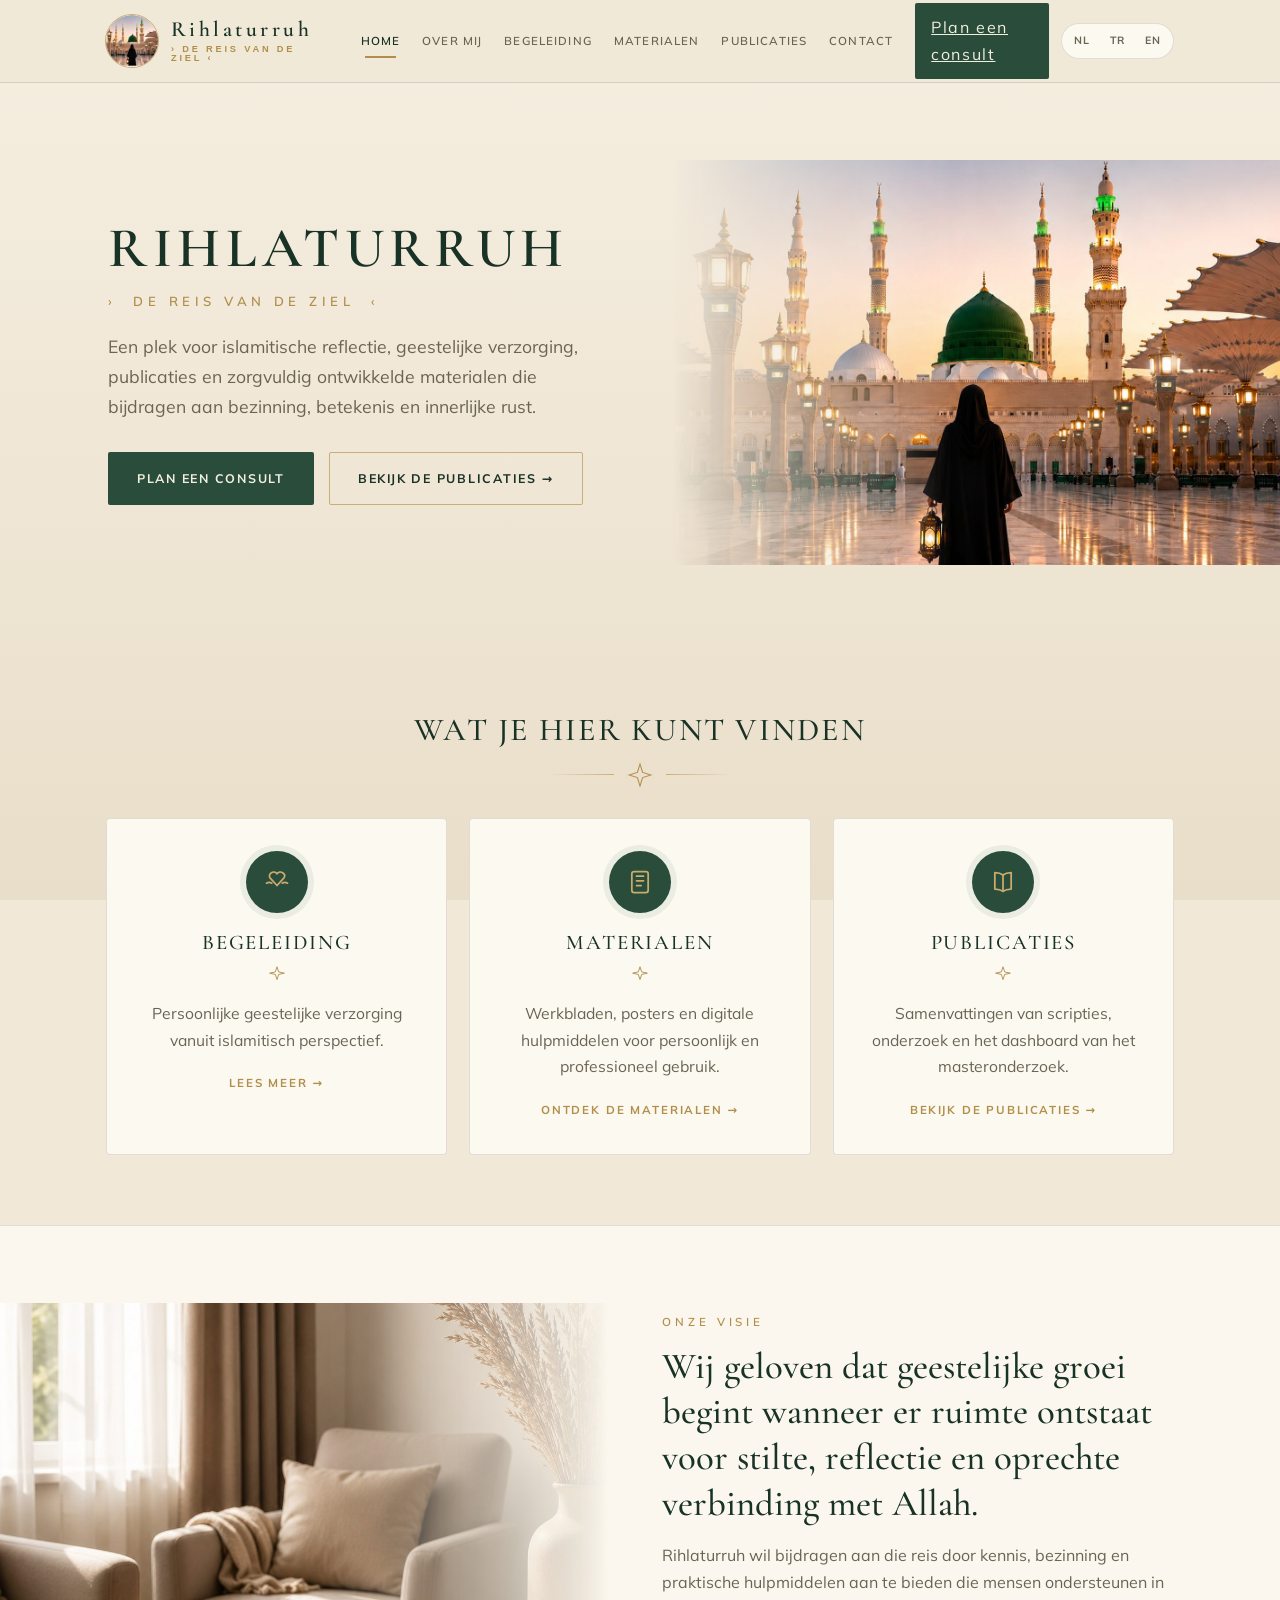
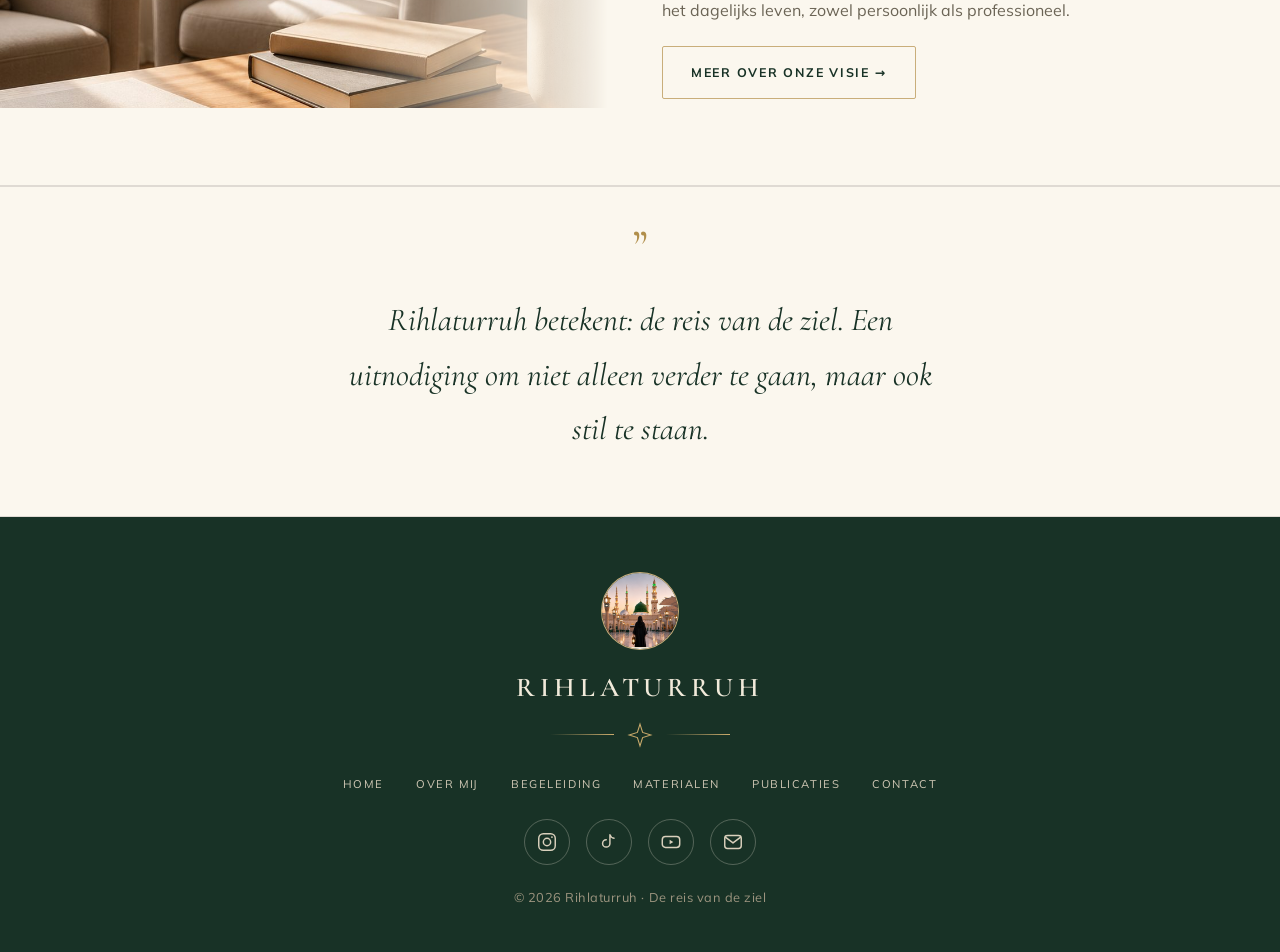
==== commit 19cb6862: "Add files via upload" ====
--- a/index.html
+++ b/index.html
@@ -15,59 +15,312 @@
 <link rel="preconnect" href="https://fonts.gstatic.com" crossorigin>
 <link href="https://fonts.googleapis.com/css2?family=Cormorant+Garamond:ital,wght@0,400;0,500;0,600;1,400;1,500&family=Mulish:wght@300;400;500;600;700&display=swap" rel="stylesheet">
 
-<link rel="stylesheet" href="style.css">
+<style>
+  :root{
+    --paper:#F1E8D8; --paper-2:#E9DEC9; --band:#FBF7EE; --card:#FCF9F1;
+    --green:#294C3B; --green-deep:#183226; --green-tint:#E1E8DF;
+    --gold:#B18F4B; --gold-soft:#CBAB6C; --gold-line:#C9AE7A;
+    --ink:#33302A; --ink-soft:#6B6455; --line:rgba(51,48,42,.14);
+    --display:"Cormorant Garamond", Georgia, serif;
+    --body:"Mulish", system-ui, sans-serif;
+    --wrap:1120px;
+    --stage:1500px;
+  }
+  *{box-sizing:border-box;margin:0;padding:0}
+  html{scroll-behavior:smooth}
+  body{font-family:var(--body);color:var(--ink);background:var(--paper);line-height:1.7;font-weight:400;-webkit-font-smoothing:antialiased;overflow-x:hidden}
+  body::before{content:"";position:fixed;inset:0;background:linear-gradient(180deg,#F5EEE0 0%,var(--paper) 42%,var(--paper-2) 100%);z-index:-2}
+  a{color:inherit}
+  img{max-width:100%;display:block}
+  .wrap{width:100%;max-width:var(--wrap);margin:0 auto;padding:0 26px}
+
+  /* ---------------- ORNAMENTS ---------------- */
+  .flourish{display:flex;align-items:center;justify-content:center;gap:13px;color:var(--gold);margin:14px 0}
+  .flourish.left{justify-content:flex-start}
+  .flourish .ln{height:1px;width:64px;background:linear-gradient(90deg,transparent,var(--gold-line))}
+  .flourish.left .ln:first-child{display:none}
+  .flourish .ln.r{background:linear-gradient(90deg,var(--gold-line),transparent)}
+  .flourish svg{width:26px;height:26px;flex:0 0 auto}
+  .eyebrow{font-size:.72rem;letter-spacing:.34em;text-transform:uppercase;color:var(--gold);font-weight:600}
+
+  /* ---------------- HEADER ---------------- */
+  .site-header{position:sticky;top:0;z-index:60;background:rgba(241,232,216,.9);backdrop-filter:blur(10px);border-bottom:1px solid var(--line)}
+  .bar{display:flex;align-items:center;gap:20px;height:82px}
+  .brand{display:flex;align-items:center;gap:13px;cursor:pointer;background:none;border:0;color:inherit}
+  .brand img{width:52px;height:52px;border-radius:50%;object-fit:cover;box-shadow:0 0 0 1px var(--gold-line)}
+  .brand .wm{display:flex;flex-direction:column;line-height:1;text-align:left}
+  .brand .wm b{font-family:var(--display);font-weight:600;font-size:1.35rem;letter-spacing:.16em;color:var(--green-deep)}
+  .brand .wm span{font-size:.58rem;letter-spacing:.3em;text-transform:uppercase;color:var(--gold);font-weight:600;margin-top:4px}
+
+  .nav{margin-left:auto;display:flex;align-items:center;gap:2px}
+  .nav button{font:inherit;font-size:.72rem;font-weight:600;letter-spacing:.1em;text-transform:uppercase;color:var(--ink-soft);background:none;border:0;padding:9px 10px;cursor:pointer;transition:color .2s;white-space:nowrap;position:relative}
+  .nav button:hover{color:var(--green-deep)}
+  .nav button.active{color:var(--green-deep)}
+  .nav button.active::after{content:"";position:absolute;left:14px;right:14px;bottom:2px;height:1.5px;background:var(--gold)}
+  .nav .cta{margin-left:10px;background:var(--green);color:#F3EEE0;border-radius:2px;padding:11px 16px;letter-spacing:.1em}
+  .nav .cta:hover{background:var(--green-deep);color:#fff}
+  .nav .cta::after{display:none}
+
+  .menu-toggle{margin-left:auto;display:none;background:none;border:1px solid var(--line);border-radius:4px;width:46px;height:46px;cursor:pointer;color:var(--green-deep)}
+  .mobile-menu{display:none;flex-direction:column;padding:6px 0 18px;border-top:1px solid var(--line)}
+  .mobile-menu button{font:inherit;font-size:.82rem;font-weight:600;letter-spacing:.12em;text-transform:uppercase;text-align:left;background:none;border:0;padding:15px 4px;color:var(--ink);cursor:pointer;border-bottom:1px solid var(--line)}
+  .mobile-menu button.active{color:var(--green-deep)}
+  .mobile-menu .cta{color:#fff;background:var(--green);border-radius:2px;margin-top:14px;text-align:center;border-bottom:0}
+  @media(max-width:1080px){ .nav{display:none} .menu-toggle{display:grid;place-items:center} .mobile-menu.open{display:flex} }
+
+  /* ---------------- PAGES ---------------- */
+  .page{display:none;animation:fade .55s ease}
+  .page.active{display:block}
+  @keyframes fade{from{opacity:0;transform:translateY(12px)}to{opacity:1;transform:none}}
+
+  section.block{padding:70px 0}
+  .band{background:var(--band);border-top:1px solid var(--line);border-bottom:1px solid var(--line)}
+  h1,h2,h3{font-family:var(--display);font-weight:500;color:var(--green-deep);line-height:1.12}
+  h2.title{font-size:clamp(2.1rem,5vw,3.1rem);letter-spacing:.01em}
+  h3{font-size:1.5rem;letter-spacing:.01em}
+  .lead{font-size:1.1rem;color:var(--ink-soft);max-width:60ch}
+  .center{text-align:center}
+  .center .lead{margin-left:auto;margin-right:auto}
+  .measure{max-width:66ch}
+  p.body{color:var(--ink-soft)}
+  p.body+p.body{margin-top:15px}
+
+  /* ---------------- HERO ---------------- */
+  .hero{position:relative;text-align:center;padding:86px 0 62px}
+  .hero::before{content:"";position:absolute;inset:-30px 0 auto;height:420px;z-index:-1;
+    background:radial-gradient(70% 100% at 50% 0,rgba(203,171,108,.34) 0,rgba(203,171,108,0) 62%)}
+  .hero .mark{width:132px;height:132px;border-radius:50%;object-fit:cover;margin:0 auto 26px;box-shadow:0 18px 46px -20px rgba(24,50,38,.6),0 0 0 1px var(--gold-line)}
+  .hero h1{font-size:clamp(3rem,10vw,5rem);letter-spacing:.14em;text-transform:uppercase;font-weight:600}
+  .hero .sub{max-width:52ch;margin:22px auto 0;color:var(--ink-soft);font-size:1.12rem}
+  .hero .btns{margin-top:34px}
+
+  /* ---------------- BUTTONS ---------------- */
+  .btns{display:flex;gap:15px;flex-wrap:wrap}
+  .center .btns,.hero .btns{justify-content:center}
+  .btn{font:inherit;font-size:.78rem;font-weight:700;letter-spacing:.14em;text-transform:uppercase;padding:15px 28px;border-radius:2px;cursor:pointer;border:1px solid transparent;transition:transform .2s,box-shadow .2s,background .2s,color .2s;text-decoration:none;display:inline-flex;align-items:center;gap:9px}
+  .btn.primary{background:var(--green);color:#F3EEE0}
+  .btn.primary:hover{background:var(--green-deep);color:#fff;transform:translateY(-2px);box-shadow:0 14px 28px -14px rgba(24,50,38,.7)}
+  .btn.ghost{background:transparent;color:var(--green-deep);border-color:var(--gold-line)}
+  .btn.ghost:hover{background:rgba(41,76,59,.06);transform:translateY(-2px)}
+
+  /* ---------------- CARDS ---------------- */
+  .grid{display:grid;gap:22px}
+  .grid.c2{grid-template-columns:repeat(2,1fr)}
+  .grid.c3{grid-template-columns:repeat(3,1fr)}
+  .grid.c4{grid-template-columns:repeat(4,1fr)}
+  @media(max-width:900px){.grid.c3,.grid.c4{grid-template-columns:repeat(2,1fr)}}
+  @media(max-width:620px){.grid.c2,.grid.c3,.grid.c4{grid-template-columns:1fr}}
+
+  .card{background:var(--card);border:1px solid var(--line);border-radius:4px;padding:32px 28px;transition:transform .25s,box-shadow .25s,border-color .25s;text-align:center}
+  a.card{text-decoration:none;display:block}
+  a.card:hover{transform:translateY(-5px);border-color:var(--gold-line);box-shadow:0 22px 40px -24px rgba(24,50,38,.5)}
+  .ic{width:62px;height:62px;border-radius:50%;background:var(--green);color:var(--gold-soft);display:grid;place-items:center;margin:0 auto 18px;box-shadow:0 0 0 6px rgba(41,76,59,.08)}
+  .ic svg{width:28px;height:28px}
+  .card h3{margin-bottom:10px}
+  .card .body{font-size:.98rem;color:var(--ink-soft)}
+  .card .more{margin-top:16px;display:inline-block;font-size:.72rem;letter-spacing:.16em;text-transform:uppercase;color:var(--gold);font-weight:700}
+
+  .card.plain{text-align:left;padding:30px}
+  .card.plain .ic{margin:0 0 16px}
+
+  /* checklist */
+  .checklist{list-style:none;display:flex;flex-direction:column;gap:14px}
+  .checklist li{display:flex;gap:13px;align-items:flex-start;color:var(--ink-soft)}
+  .checklist svg{width:22px;height:22px;flex:0 0 auto;color:var(--green);margin-top:3px}
+
+  /* callout */
+  .callout{background:var(--green);color:#EAE3D2;border-radius:4px;padding:30px 34px;font-family:var(--display);font-size:1.5rem;line-height:1.4;font-style:italic}
+  .callout.small{font-size:1.15rem}
+
+  /* quote band */
+  .quote{background:var(--band);color:var(--ink);text-align:center;padding:60px 0;border-top:1px solid var(--line);border-bottom:1px solid var(--line)}
+  .quote .mk{color:var(--gold);font-family:var(--display);font-size:3rem;line-height:0;display:block;height:26px}
+  .quote p{font-family:var(--display);font-style:italic;font-size:clamp(1.4rem,3.4vw,2rem);max-width:44ch;margin:20px auto 0;color:var(--green-deep)}
+
+  /* two-col feature */
+  .split{display:grid;grid-template-columns:1fr 1fr;gap:48px;align-items:stretch}
+  .split > *:not(.imgpanel){display:flex;flex-direction:column;justify-content:center;min-width:0}
+  @media(max-width:900px){.split{grid-template-columns:1fr;gap:28px}.split > *:not(.imgpanel){display:block}.imgpanel,.imgpanel img{min-height:300px}}
+
+  /* small feature list (waarvoor) */
+  .feat{display:flex;gap:15px;align-items:flex-start}
+  .feat .fi{width:48px;height:48px;border-radius:50%;background:var(--green-tint);color:var(--green);display:grid;place-items:center;flex:0 0 auto}
+  .feat .fi svg{width:24px;height:24px}
+  .feat h3{font-size:1.15rem;margin-bottom:4px}
+  .feat p{font-size:.95rem;color:var(--ink-soft)}
+
+  /* newsletter / CTA band */
+  .ctaband{background:var(--green);color:#EDE6D5;border-radius:6px;text-align:center;padding:52px 34px}
+  .ctaband h3{color:#FBF7EE;font-size:2rem;margin-bottom:10px}
+  .ctaband p{color:#D9D2C0;max-width:52ch;margin:0 auto 26px}
+  .ctaband .btn.primary{background:var(--gold);color:var(--green-deep)}
+  .ctaband .btn.primary:hover{background:var(--gold-soft)}
+
+  /* contact */
+  .form{display:flex;flex-direction:column;gap:16px}
+  .form label{font-size:.72rem;letter-spacing:.12em;text-transform:uppercase;font-weight:700;color:var(--ink-soft);margin-bottom:-8px}
+  .form input,.form textarea{font:inherit;font-size:1rem;padding:14px 16px;border:1px solid var(--line);border-radius:3px;background:var(--card);color:var(--ink)}
+  .form input:focus,.form textarea:focus{outline:none;border-color:var(--green);box-shadow:0 0 0 3px rgba(41,76,59,.12)}
+  .form textarea{min-height:140px;resize:vertical}
+  .info-row{display:flex;align-items:center;gap:13px;margin-top:14px;color:var(--ink-soft)}
+  .info-row .ci{width:44px;height:44px;flex:0 0 auto}
+  .info-row a{color:var(--green-deep);font-weight:600;text-decoration:none}
+
+  /* ---------------- FOOTER ---------------- */
+  .site-footer{background:var(--green-deep);color:#CFC7B4;padding:56px 0 44px;text-align:center}
+  .site-footer .fmark{width:76px;height:76px;border-radius:50%;object-fit:cover;margin:0 auto 16px;box-shadow:0 0 0 1px var(--gold-line)}
+  .site-footer .fwm{font-family:var(--display);font-size:1.7rem;letter-spacing:.18em;text-transform:uppercase;color:#F1EADA;font-weight:600}
+  .site-footer .flourish{color:var(--gold-soft);margin:10px 0 22px}
+  .site-footer .flourish .ln,.site-footer .flourish .ln.r{background:linear-gradient(90deg,transparent,var(--gold-soft))}
+  .socials{display:flex;justify-content:center;gap:16px;margin:6px 0 22px}
+  .socials a{width:46px;height:46px;border-radius:50%;display:grid;place-items:center;border:1px solid rgba(241,234,218,.28);color:#D9D0BC;transition:transform .2s,color .2s,border-color .2s}
+  .socials a:hover{transform:translateY(-3px);color:var(--gold-soft);border-color:var(--gold-soft)}
+  .socials svg{width:22px;height:22px;display:block}
+  .fsmall{font-size:.8rem;color:#9C947F;letter-spacing:.04em}
+
+  /* ---- split hero (home) ---- */
+  .hero2{display:grid;grid-template-columns:1.02fr .98fr;align-items:stretch;border-bottom:1px solid var(--line)}
+  .hero2 .left{padding:80px 40px 80px max(26px,calc((100vw - var(--wrap))/2 + 26px));display:flex;flex-direction:column;justify-content:center}
+  .hero2 .hero-wm{font-family:var(--display);font-weight:600;text-transform:uppercase;letter-spacing:.11em;font-size:clamp(2.7rem,6vw,4.4rem);color:var(--green-deep);line-height:1;margin:0}
+  .hero2 .hero-tag{font-size:.82rem;letter-spacing:.34em;text-transform:uppercase;color:var(--gold);font-weight:600;margin:14px 0 0}
+  .hero2 .hero-sub{max-width:44ch;margin:22px 0 0;color:var(--ink-soft);font-size:1.1rem}
+  .hero2 .btns{margin-top:32px}
+  .hero2 .right{background:var(--green-tint);display:grid;place-items:center;min-height:540px;position:relative;overflow:hidden;padding:0}
+  .hero2 .right img{width:100%;height:100%;min-height:540px;object-fit:cover;display:block}
+  @media(max-width:900px){.hero2{grid-template-columns:1fr}.hero2 .left{padding:60px 26px 38px;text-align:center;align-items:center}.hero2 .hero-sub{margin-left:auto;margin-right:auto}.hero2 .btns{justify-content:center}.hero2 .right{min-height:300px;padding:0}}
+  /* uppercase serif heading + art panels */
+  h2.title.up{text-transform:uppercase;letter-spacing:.07em;font-size:clamp(1.7rem,4vw,2.4rem)}
+  .split.alt{align-items:stretch}
+  .artpanel{border-radius:6px;background:linear-gradient(140deg,var(--green-tint),#EFE3CC);min-height:360px;display:grid;place-items:center;border:1px solid var(--line);overflow:hidden;padding:34px}
+  .artpanel svg{width:80%;max-width:270px;color:var(--green);opacity:.9}
+  .ie-text .flourish{justify-content:center}
+  .visie-h{font-family:var(--display);font-weight:500;font-size:clamp(1.7rem,3.4vw,2.3rem);line-height:1.24;color:var(--green-deep);margin:12px 0 16px}
+  /* card upgrades */
+  .card h3.up{text-transform:uppercase;letter-spacing:.09em;font-size:1.3rem}
+  .card .titleorn{color:var(--gold);margin:6px 0 14px;display:flex;justify-content:center}
+  .card .titleorn svg{width:22px;height:22px}
+  .card .checklist{max-width:240px;margin:0 auto;text-align:left;gap:12px}
+  .card .checklist li{color:var(--ink-soft);font-size:.98rem;align-items:center}
+  .card .checklist .ck{width:20px;height:20px;border-radius:50%;background:var(--gold);color:#fff;display:grid;place-items:center;flex:0 0 auto}
+  .card .checklist .ck svg{width:12px;height:12px}
+  .card .arrow-link{margin-top:20px;display:inline-flex;align-items:center;gap:9px;font-size:.72rem;letter-spacing:.16em;text-transform:uppercase;color:var(--gold);font-weight:700}
+  .brand .wm .arw{color:var(--gold)}
+  /* ---- over mij ---- */
+  .tagflourish{display:inline-flex;align-items:center;gap:14px;color:var(--gold);margin:8px 0 14px}
+  .tagflourish .ln{height:1px;width:44px;background:linear-gradient(90deg,var(--gold-line),transparent)}
+  .tagflourish .ln.r{background:linear-gradient(90deg,transparent,var(--gold-line))}
+  .tagflourish .eyebrow{margin:0}
+  .photopanel{background:linear-gradient(140deg,#EEDDC4,#E7C9A5 60%,#DDBE9A);border-radius:6px;display:grid;place-items:center;min-height:460px;overflow:hidden;padding:34px;border:1px solid var(--line)}
+  .photopanel img{width:min(88%,400px);aspect-ratio:1;border-radius:50%;object-fit:cover;box-shadow:0 24px 58px -20px rgba(24,50,38,.6),0 0 0 1px var(--gold-line)}
+  .trio{display:grid;grid-template-columns:1fr 1fr .95fr;gap:40px;align-items:stretch}
+  .trio .artpanel{min-height:100%}
+  @media(max-width:900px){.trio{grid-template-columns:1fr;gap:32px}}
+  .center-icon{color:var(--gold);display:flex;justify-content:center;margin-bottom:10px}
+  .center-icon svg{width:34px;height:34px}
+  .valgrid{display:grid;grid-template-columns:repeat(5,1fr);gap:28px;text-align:center;margin-top:32px}
+  @media(max-width:980px){.valgrid{grid-template-columns:repeat(3,1fr);row-gap:36px}}
+  @media(max-width:560px){.valgrid{grid-template-columns:repeat(2,1fr)}}
+  .val .vi{color:var(--green);display:flex;justify-content:center;margin-bottom:12px}
+  .val .vi svg{width:40px;height:40px}
+  .val h3{font-size:1.15rem;margin-bottom:6px}
+  .val p{font-size:.85rem;color:var(--ink-soft);line-height:1.5;max-width:22ch;margin:0 auto}
+  .quote .sub{font-family:var(--body);font-style:normal;font-size:.98rem;color:var(--ink-soft);max-width:70ch;margin:14px auto 0;line-height:1.65}
+  /* footer nav */
+  .fnav{display:flex;justify-content:center;gap:6px 22px;flex-wrap:wrap;margin-bottom:20px}
+  .fnav button{font:inherit;font-size:.7rem;letter-spacing:.14em;text-transform:uppercase;color:#CFC7B4;background:none;border:0;cursor:pointer;padding:5px}
+  .fnav button:hover{color:#F1EADA}
+  .waarvoor{display:grid;grid-template-columns:repeat(6,1fr);gap:22px;text-align:center;margin-top:30px}
+  @media(max-width:1000px){.waarvoor{grid-template-columns:repeat(3,1fr);row-gap:38px}}
+  @media(max-width:600px){.waarvoor{grid-template-columns:repeat(2,1fr)}}
+  .wv .wic{width:64px;height:64px;border-radius:50%;background:#EFE6D6;color:var(--green-deep);display:grid;place-items:center;margin:0 auto 14px;border:1px solid var(--line)}
+  .wv .wic svg{width:28px;height:28px}
+  .wv h3{font-size:1.08rem;margin-bottom:8px;line-height:1.22}
+  .wv p{font-size:.84rem;color:var(--ink-soft);line-height:1.5;max-width:24ch;margin:0 auto}
+  .langs{list-style:none;display:flex;flex-direction:column;gap:14px;margin-top:10px}
+  .langs li{display:flex;align-items:center;gap:12px;color:var(--ink-soft)}
+  .langs svg{width:22px;height:22px;color:var(--green);flex:0 0 auto}
+  .panel{background:var(--band);border:1px solid var(--line);border-radius:12px;padding:clamp(26px,4vw,46px)}
+  .contactinfo h3{font-size:1.15rem;margin-bottom:4px}
+  .contactinfo .row{display:flex;gap:16px;align-items:flex-start;padding:6px 0}
+  .contactinfo .cic{width:52px;height:52px;border-radius:50%;background:var(--green);color:#F1EADA;display:grid;place-items:center;flex:0 0 auto}
+  .contactinfo .cic svg{width:24px;height:24px}
+  .contactinfo p{font-size:.92rem;color:var(--ink-soft);margin-bottom:4px}
+  .contactinfo a{color:var(--gold);font-weight:600;text-decoration:none}
+  .contactinfo .divider{height:1px;background:var(--line);margin:20px 0}
+  .form select{font:inherit;font-size:1rem;padding:14px 16px;border:1px solid var(--line);border-radius:3px;background:var(--card);color:var(--ink)}
+  .form select:focus{outline:none;border-color:var(--green);box-shadow:0 0 0 3px rgba(41,76,59,.12)}
+  .form .btn.primary{justify-content:center}
+  .dotlist{list-style:none;display:flex;flex-direction:column;gap:9px;margin:8px 0 14px}
+  .dotlist li{display:flex;gap:12px;align-items:flex-start;color:var(--ink-soft);font-size:.96rem}
+  .dotlist .db{width:15px;height:15px;border-radius:50%;border:1.5px solid var(--gold);flex:0 0 auto;margin-top:5px;position:relative}
+  .dotlist .db::after{content:"";position:absolute;inset:3.5px;border-radius:50%;background:var(--gold)}
+  .imgpanel{border-radius:6px;overflow:hidden;border:1px solid var(--line);min-height:380px;background:var(--green-tint)}
+  .imgpanel img{width:100%;height:100%;min-height:380px;object-fit:cover;display:block}
+  @media(prefers-reduced-motion:reduce){.page{animation:none}html{scroll-behavior:auto}}
+  /* ================= PROFESSIONEEL LAYOUT-SYSTEEM ================= */
+  .split{grid-template-columns:1fr 1fr;gap:60px;align-items:center}
+  .split.alt{align-items:center}
+  .split > *{min-width:0}
+  .split.reverse .imgpanel{order:-1}
+  .imgpanel{aspect-ratio:4/3;min-height:0;border:0;box-shadow:none;background:none;border-radius:0;overflow:visible}
+  .imgpanel img{width:100%;height:100%;aspect-ratio:4/3;object-fit:cover;display:block;-webkit-mask-image:linear-gradient(to right,transparent 0,rgba(0,0,0,.35) 7%,#000 20%,#000 80%,rgba(0,0,0,.35) 93%,transparent 100%),linear-gradient(to bottom,transparent 0,rgba(0,0,0,.35) 7%,#000 20%,#000 80%,rgba(0,0,0,.35) 93%,transparent 100%);-webkit-mask-composite:source-in;mask-image:linear-gradient(to right,transparent 0,rgba(0,0,0,.35) 7%,#000 20%,#000 80%,rgba(0,0,0,.35) 93%,transparent 100%),linear-gradient(to bottom,transparent 0,rgba(0,0,0,.35) 7%,#000 20%,#000 80%,rgba(0,0,0,.35) 93%,transparent 100%);mask-composite:intersect}
+  .hero-wm{font-family:var(--display);font-weight:600;text-transform:uppercase;letter-spacing:.1em;font-size:clamp(2.3rem,4.4vw,3.6rem);color:var(--green-deep);line-height:1;margin:0}
+  .hero-tag{font-size:.82rem;letter-spacing:.34em;text-transform:uppercase;color:var(--gold);font-weight:600;margin:14px 0 0}
+  .hero-sub{margin:20px 0 0;color:var(--ink-soft);font-size:1.1rem;max-width:46ch}
+  .copy .lead,.copy .body{max-width:52ch}
+  .centered-block{text-align:center;max-width:42ch;margin:0 auto}
+  .centered-block .fi{width:56px;height:56px;border-radius:50%;background:var(--green-tint);color:var(--green);display:grid;place-items:center;margin:0 auto 14px}
+  .centered-block .fi svg{width:26px;height:26px}
+  .centered-block .body{max-width:none}
+  .plaincols{align-items:start;gap:44px}
+  .plaincols .txtcol h3{margin-bottom:12px}
+  .biocol{max-width:70ch;margin:0 auto}
+  @media(max-width:900px){
+    .split{grid-template-columns:1fr;gap:30px}
+    .split.reverse .imgpanel{order:0}
+    .imgpanel,.imgpanel img{aspect-ratio:16/10}
+    .plaincols{gap:32px}
+  }
+
+  /* portret-beelden (poort & bogen) */
+  .imgpanel.portrait{aspect-ratio:3/4;max-width:430px;margin-left:auto;margin-right:auto}
+  .imgpanel.portrait img{aspect-ratio:3/4}
+  @media(max-width:900px){
+    .imgpanel.portrait{aspect-ratio:3/4;max-width:340px}
+    .imgpanel.portrait img{aspect-ratio:3/4}
+  }
+  /* ===== FULL-BLEED foto met overloop richting tekst (zoals mockup) ===== */
+  .bleed{display:grid;grid-template-columns:1.05fr .95fr;align-items:center;overflow:visible;position:relative;padding-block:clamp(50px,6vw,84px);max-width:var(--stage);margin-inline:auto}
+  .bleed.reverse{grid-template-columns:.95fr 1.05fr}
+  .bleed.band::before{content:"";position:absolute;top:0;bottom:0;left:calc(50% - 50vw);width:100vw;background:var(--band);z-index:-1}
+  .bleed .copy{padding-top:0;padding-bottom:0;padding-right:54px;padding-left:calc(max(28px, (100vw - var(--wrap))/2 + 28px) - max(0px, (100vw - var(--stage))/2));display:flex;flex-direction:column;justify-content:center}
+  .bleed.reverse .copy{padding-top:0;padding-bottom:0;padding-left:54px;padding-right:calc(max(28px, (100vw - var(--wrap))/2 + 28px) - max(0px, (100vw - var(--stage))/2))}
+  .bleed .media{position:relative;aspect-ratio:3/2;align-self:center}
+  .bleed.reverse .media{order:-1}
+  .bleed .media img{position:absolute;inset:0;width:100%;height:100%;object-fit:cover;
+    -webkit-mask-image:linear-gradient(to right,transparent 0%,rgba(0,0,0,.5) 22%,#000 46%);
+    mask-image:linear-gradient(to right,transparent 0%,rgba(0,0,0,.5) 22%,#000 46%)}
+  .bleed.reverse .media img{
+    -webkit-mask-image:linear-gradient(to left,transparent 0%,rgba(0,0,0,.5) 22%,#000 46%);
+    mask-image:linear-gradient(to left,transparent 0%,rgba(0,0,0,.5) 22%,#000 46%)}
+  @media(max-width:900px){
+    .bleed,.bleed.reverse{grid-template-columns:1fr;padding-block:0}
+    .bleed.reverse .media{order:0}
+    .bleed .copy,.bleed.reverse .copy{padding:46px 26px 26px}
+    .bleed .media{height:auto;aspect-ratio:4/3}
+    .bleed .media img,.bleed.reverse .media img{
+      -webkit-mask-image:linear-gradient(to bottom,transparent 0%,rgba(0,0,0,.5) 14%,#000 32%);
+      mask-image:linear-gradient(to bottom,transparent 0%,rgba(0,0,0,.5) 14%,#000 32%)}
+  }
+  .langsw{display:inline-flex;gap:2px;border:1px solid var(--line);border-radius:999px;padding:3px;background:var(--card);flex:none}
+  .langsw button{font:inherit;font-size:.66rem;font-weight:700;letter-spacing:.08em;padding:5px 9px;border:0;background:none;color:var(--ink-soft);border-radius:999px;cursor:pointer;transition:.18s}
+  .langsw button:hover{color:var(--green)}
+  .langsw button.active{background:var(--green);color:#F3EEE0}
+  .nav .langsw{margin-left:10px}
+  .mobile-menu .langsw{align-self:center;margin-top:6px}
+</style>
 </head>
 <body>
-
-<div id="launchGate" class="launch-gate">
-  <div class="lg-inner">
-    <img src="logo-mark.png" alt="Rihlaturruh" class="lg-logo">
-    <p class="lg-eyebrow">Binnenkort online</p>
-    <h1 class="lg-title">Rihlaturruh</h1>
-    <p class="lg-tag">&#8250; De reis van de ziel &#8249;</p>
-    <p class="lg-lead">We zijn bijna klaar om deze plek met u te delen &mdash; voor islamitische geestelijke verzorging, kennisdeling en bezinning.</p>
-    <div class="lg-countdown">
-      <div class="lg-unit"><span class="lg-num" id="lgDays">00</span><span class="lg-label">dagen</span></div>
-      <div class="lg-unit"><span class="lg-num" id="lgHours">00</span><span class="lg-label">uren</span></div>
-      <div class="lg-unit"><span class="lg-num" id="lgMinutes">00</span><span class="lg-label">minuten</span></div>
-      <div class="lg-unit"><span class="lg-num" id="lgSeconds">00</span><span class="lg-label">seconden</span></div>
-    </div>
-    <p class="lg-date">Live op 2 augustus 2026 om 14:00 uur</p>
-  </div>
-</div>
-<script>
-(function(){
-  var gate = document.getElementById('launchGate');
-  if(!gate) return;
-  var launchTime = new Date('2026-08-02T14:00:00+02:00').getTime();
-  function pad(n){ n = Math.max(0,n); return String(n).length<2 ? '0'+n : String(n); }
-  var timer;
-  function tick(){
-    var diff = launchTime - Date.now();
-    if(diff <= 0){
-      gate.classList.add('hide');
-      document.body.style.overflow = '';
-      setTimeout(function(){ gate.style.display = 'none'; }, 650);
-      if(timer) clearInterval(timer);
-      return;
-    }
-    var d = Math.floor(diff/86400000);
-    var h = Math.floor(diff%86400000/3600000);
-    var m = Math.floor(diff%3600000/60000);
-    var s = Math.floor(diff%60000/1000);
-    document.getElementById('lgDays').textContent = pad(d);
-    document.getElementById('lgHours').textContent = pad(h);
-    document.getElementById('lgMinutes').textContent = pad(m);
-    document.getElementById('lgSeconds').textContent = pad(s);
-  }
-  if(Date.now() < launchTime){
-    gate.style.display = 'flex';
-    document.body.style.overflow = 'hidden';
-    tick();
-    timer = setInterval(tick, 1000);
-  }
-})();
-</script>
 
 <!-- ===================== HEADER ===================== -->
 <header class="site-header">
@@ -78,13 +331,13 @@
         <span class="wm"><b>Rihlaturruh</b><span><span class="arw">&#8250;</span> De reis van de ziel <span class="arw">&#8249;</span></span></span>
       </button>
       <nav class="nav" aria-label="Hoofdmenu">
-        <button data-go="home" class="navlink active">Home</button>
-        <button data-go="over" class="navlink">Over mij</button>
-        <button data-go="diensten" class="navlink">Diensten &amp; Aanbod</button>
-        <button data-go="winkel" class="navlink">Winkel</button>
-        <button data-go="publicaties" class="navlink">Publicaties</button>
-        <button data-go="contact" class="navlink">Contact</button>
-        <a class="cta" href="https://cal.eu/rihlaturruh" target="_blank" rel="noopener"><svg width="14" height="14" viewBox="0 0 24 24" fill="none" stroke="currentColor" stroke-width="1.8" stroke-linecap="round" stroke-linejoin="round"><rect x="3" y="5" width="18" height="16" rx="2"/><path d="M16 3v4M8 3v4M3 10h18"/></svg>Plan een consult</a>
+        <button data-go="home" class="active">Home</button>
+        <button data-go="over">Over mij</button>
+        <button data-go="diensten">Begeleiding</button>
+        <button data-go="materialen">Materialen</button>
+        <button data-go="publicaties">Publicaties</button>
+        <button data-go="contact">Contact</button>
+        <a class="cta" href="https://cal.eu/rihlaturruh" target="_blank" rel="noopener">Plan een consult</a>
         <div class="langsw" role="group" aria-label="Taal"><button type="button" data-lang="nl" class="active">NL</button><button type="button" data-lang="tr">TR</button><button type="button" data-lang="en">EN</button></div>
       </nav>
       <button class="menu-toggle" id="menuToggle" aria-label="Menu" aria-expanded="false">
@@ -92,12 +345,12 @@
       </button>
     </div>
     <nav class="mobile-menu" id="mobileMenu">
-      <button data-go="home" class="navlink active">Home</button>
-      <button data-go="over" class="navlink">Over mij</button>
-      <button data-go="diensten" class="navlink">Diensten &amp; Aanbod</button>
-      <button data-go="winkel" class="navlink">Winkel</button>
-        <button data-go="publicaties" class="navlink">Publicaties</button>
-      <button data-go="contact" class="navlink">Contact</button>
+      <button data-go="home" class="active">Home</button>
+      <button data-go="over">Over mij</button>
+      <button data-go="diensten">Begeleiding</button>
+      <button data-go="materialen">Materialen</button>
+        <button data-go="publicaties">Publicaties</button>
+      <button data-go="contact">Contact</button>
       <a class="cta" href="https://cal.eu/rihlaturruh" target="_blank" rel="noopener">Plan een consult</a>
       <div class="langsw" role="group" aria-label="Taal"><button type="button" data-lang="nl" class="active">NL</button><button type="button" data-lang="tr">TR</button><button type="button" data-lang="en">EN</button></div>
     </nav>
@@ -113,22 +366,22 @@
       <div class="copy">
         <h1 class="hero-wm">Rihlaturruh</h1>
         <p class="hero-tag">&#8250;&nbsp; De reis van de ziel &nbsp;&#8249;</p>
-        <p class="hero-sub">Iedere ziel kent haar eigen reis. Soms brengt die weg rust, soms vragen, soms verlies en soms hoop. Rihlaturruh is een platform voor geestelijke verzorging en kennisdeling. Door middel van begeleiding, lessen, lezingen, publicaties en zorgvuldig ontwikkelde producten en materialen wil Rihlaturruh bijdragen aan bezinning, verdieping en een bewuste verbinding met Allah.</p>
+        <p class="hero-sub">Een plek voor islamitische reflectie, geestelijke verzorging, publicaties en zorgvuldig ontwikkelde materialen die bijdragen aan bezinning, betekenis en innerlijke rust.</p>
         <div class="btns" style="margin-top:30px">
           <a class="btn primary" href="https://cal.eu/rihlaturruh" target="_blank" rel="noopener">Plan een consult</a>
-          <a class="btn ghost" data-go="diensten" href="#diensten">Ontdek het aanbod &rarr;</a>
+          <a class="btn ghost" data-go="publicaties" href="#publicaties">Bekijk de publicaties &rarr;</a>
         </div></div>
       <div class="media"><img src="p-home-hero.jpg" alt="De Profetenmoskee in Medina bij zonsondergang" loading="eager" style="object-position:50% 42%"></div>
     </section>
 
-  <!-- ONTDEK RIHLATURRUH (grid) -->
+  <!-- WAT JE HIER KUNT VINDEN (grid) -->
   <section class="block">
     <div class="wrap">
       <div class="center">
-        <h2 class="title up" style="font-size:clamp(1.5rem,3.4vw,2rem)">Ontdek Rihlaturruh</h2>
+        <h2 class="title up" style="font-size:clamp(1.5rem,3.4vw,2rem)">Wat je hier kunt vinden</h2>
         <div class="flourish"><span class="ln"></span><svg viewBox="0 0 24 24" fill="none" stroke="currentColor" stroke-width="1"><path d="M12 2l2.4 7.6L22 12l-7.6 2.4L12 22l-2.4-7.6L2 12l7.6-2.4z"/></svg><span class="ln r"></span></div>
       </div>
-      <div class="grid c4" style="margin-top:30px">
+      <div class="grid c3" style="margin-top:30px">
         <a class="card" data-go="diensten" href="#diensten">
           <span class="ic"><svg viewBox="0 0 24 24" fill="none" stroke="currentColor" stroke-width="1.5" stroke-linecap="round" stroke-linejoin="round"><path d="M12 5c-1-1.6-3.2-2-4.8-1S5 6.8 6 8.4L12 15l6-6.6c1-1.6.4-3.4-1.2-4.4S13 3.4 12 5z"/><path d="M3 13c1.5-1 3-1 4.5 0M16.5 13c1.5-1 3-1 4.5 0"/></svg></span>
           <h3 class="up">Begeleiding</h3>
@@ -136,12 +389,12 @@
           <p class="body">Persoonlijke geestelijke verzorging vanuit islamitisch perspectief.</p>
           <span class="arrow-link">Lees meer &rarr;</span>
         </a>
-        <a class="card" data-go="diensten" href="#diensten">
-          <span class="ic"><svg viewBox="0 0 24 24" fill="none" stroke="currentColor" stroke-width="1.5" stroke-linecap="round" stroke-linejoin="round"><path d="M4 19.5A2.5 2.5 0 0 1 6.5 17H20"/><path d="M6.5 2H20v20H6.5A2.5 2.5 0 0 1 4 19.5v-15A2.5 2.5 0 0 1 6.5 2z"/></svg></span>
-          <h3 class="up">Lessen &amp; lezingen</h3>
+        <a class="card" data-go="materialen" href="#materialen">
+          <span class="ic"><svg viewBox="0 0 24 24" fill="none" stroke="currentColor" stroke-width="1.5" stroke-linecap="round" stroke-linejoin="round"><rect x="5" y="3" width="14" height="18" rx="2"/><path d="M9 7h6M9 11h6M9 15h4"/></svg></span>
+          <h3 class="up">Materialen</h3>
           <span class="titleorn"><svg viewBox="0 0 24 24" fill="none" stroke="currentColor" stroke-width="1"><path d="M12 3l1.8 5.6L20 10l-6.2 1.4L12 17l-1.8-5.6L4 10l6.2-1.4z"/></svg></span>
-          <p class="body">Arabische lessen, Koranlessen, lezingen en workshops voor verschillende doelgroepen.</p>
-          <span class="arrow-link">Bekijk het aanbod &rarr;</span>
+          <p class="body">Werkbladen, posters en digitale hulpmiddelen voor persoonlijk en professioneel gebruik.</p>
+          <span class="arrow-link">Ontdek de materialen &rarr;</span>
         </a>
         <a class="card" data-go="publicaties" href="#publicaties">
           <span class="ic"><svg viewBox="0 0 24 24" fill="none" stroke="currentColor" stroke-width="1.5" stroke-linecap="round" stroke-linejoin="round"><path d="M12 6c-1.5-1.2-4-2-7-2v14c3 0 5.5.8 7 2 1.5-1.2 4-2 7-2V4c-3 0-5.5.8-7 2z"/><path d="M12 6v14"/></svg></span>
@@ -149,14 +402,6 @@
           <span class="titleorn"><svg viewBox="0 0 24 24" fill="none" stroke="currentColor" stroke-width="1"><path d="M12 3l1.8 5.6L20 10l-6.2 1.4L12 17l-1.8-5.6L4 10l6.2-1.4z"/></svg></span>
           <p class="body">Samenvattingen van scripties, onderzoek en het dashboard van het masteronderzoek.</p>
           <span class="arrow-link">Bekijk de publicaties &rarr;</span>
-        </a>
-        <a class="card" data-go="winkel" href="#winkel">
-          <span class="dev-ribbon">In ontwikkeling</span>
-          <span class="ic"><svg viewBox="0 0 24 24" fill="none" stroke="currentColor" stroke-width="1.5" stroke-linecap="round" stroke-linejoin="round"><path d="M6 2 3 6v14a2 2 0 0 0 2 2h14a2 2 0 0 0 2-2V6l-3-4Z"/><path d="M3 6h18"/><path d="M16 10a4 4 0 0 1-8 0"/></svg></span>
-          <h3 class="up">Winkel</h3>
-          <span class="titleorn"><svg viewBox="0 0 24 24" fill="none" stroke="currentColor" stroke-width="1"><path d="M12 3l1.8 5.6L20 10l-6.2 1.4L12 17l-1.8-5.6L4 10l6.2-1.4z"/></svg></span>
-          <p class="body">Zorgvuldig samengestelde producten en eigen uitgaven. Binnenkort beschikbaar.</p>
-          <span class="arrow-link">Meer informatie &rarr;</span>
         </a>
       </div>
     </div>
@@ -186,8 +431,8 @@
         <h2 class="title" style="font-size:clamp(2.2rem,5vw,3.2rem)">Over Rihlaturruh</h2>
         <div class="tagflourish"><span class="ln"></span><span class="eyebrow">De reis van de ziel</span><span class="ln r"></span></div>
         <p class="body" style="color:var(--green-deep);font-weight:700;font-size:1.05rem">Rihlaturruh betekent de reis van de ziel.</p>
-        <p class="body">Iedere ziel bewandelt een eigen weg. Een weg waarop vreugde, beproeving, groei en bezinning elkaar afwisselen. Tijdens die reis ontstaat soms de behoefte om stil te staan, richting te vinden of woorden te geven aan wat zich in het hart afspeelt.</p>
-        <p class="body">Vanuit die gedachte is Rihlaturruh ontstaan: een plek waar islamitische reflectie, geestelijke begeleiding, publicaties en zorgvuldig ontwikkelde producten en materialen samenkomen. Alles wat wordt ontwikkeld, heeft als doel mensen te ondersteunen in hun zoektocht naar betekenis, innerlijke rust en een bewuste verbinding met Allah.</p></div>
+        <p class="body">Iedere ziel bewandelt een eigen weg. Een weg waarop momenten van vreugde, beproeving, groei en bezinning elkaar afwisselen. Tijdens deze reis ontstaat soms de behoefte om stil te staan, richting te vinden of woorden te geven aan wat zich in het hart afspeelt.</p>
+        <p class="body">Rihlaturruh is ontstaan vanuit de wens om ruimte te bieden voor die innerlijke reis. Vanuit een islamitisch-theologische achtergrond en professionele ervaring in de islamitische geestelijke verzorging ontwikkelt Rihlaturruh materialen, publicaties en begeleiding die bijdragen aan reflectie, betekenisgeving en een bewuste verbinding met Allah.</p></div>
       <div class="media"><img src="p-over-intro.jpg" alt="Sereniteit en licht — ruimte voor bezinning" loading="lazy" style="object-position:50% 45%"></div>
     </section>
 
@@ -262,59 +507,82 @@
 
 <!-- ============================= DIENSTEN & AANBOD ============================= -->
 <section id="diensten" class="page">
-  <section class="block" style="padding-top:60px">
-    <div class="wrap center">
-      <p class="eyebrow">Diensten &amp; Aanbod</p>
-      <h2 class="title" style="margin-top:10px">Wat Rihlaturruh biedt</h2>
-      <div class="flourish"><span class="ln"></span><svg viewBox="0 0 24 24" fill="none" stroke="currentColor" stroke-width="1"><path d="M12 2l2.4 7.6L22 12l-7.6 2.4L12 22l-2.4-7.6L2 12l7.6-2.4z"/></svg><span class="ln r"></span></div>
-      <p class="lead" style="margin:0 auto">Vanuit een islamitisch-theologische achtergrond biedt Rihlaturruh persoonlijke begeleiding, lessen, lezingen en workshops &mdash; met aandacht voor geloof, reflectie en verdieping.</p>
-    </div>
-  </section>
-
-  <!-- STATS DASHBOARD -->
-  <section class="block" style="padding-top:0">
-    <div class="wrap">
-      <div class="stats-dash">
-        <div class="stat-tile"><div class="num" data-count="100" data-suffix="+">0</div><div class="lbl">Personen begeleid<br>sinds 2020</div></div>
-        <div class="stat-tile"><div class="num">Tientallen</div><div class="lbl">Lessen gegeven<br>Arabisch en Koran</div></div>
-        <div class="stat-tile"><div class="num" data-count="30" data-suffix="+">0</div><div class="lbl">Lezingen<br>gegeven</div></div>
-        <div class="stat-tile"><div class="num" data-count="3" data-suffix="">0</div><div class="lbl">Workshops<br>ontwikkeld</div></div>
-      </div>
-    </div>
-  </section>
-
-  <!-- VIER GROTE TEGELS -->
+  <!-- INTRO (image right) -->
+  <section class="bleed">
+      <div class="copy">
+        <h2 class="title" style="font-size:clamp(2.1rem,5vw,3.2rem)">Geestelijke Verzorging</h2>
+        <div class="tagflourish"><span class="ln"></span><span class="eyebrow">Vanuit islamitisch perspectief</span><span class="ln r"></span></div>
+        <p class="body">Soms brengt het leven momenten met zich mee waarop woorden moeilijk te vinden zijn. Een verlies, een ingrijpende gebeurtenis, geloofsvragen of een periode van innerlijke onrust kunnen het verlangen oproepen naar een gesprek waarin ruimte is voor uw verhaal.</p>
+        <p class="body">Rihlaturruh biedt geestelijke verzorging vanuit een islamitisch perspectief. In een veilige en respectvolle omgeving is er aandacht voor geloof, levensvragen en persoonlijke ervaringen. Samen zoeken we naar betekenis, veerkracht en een bewuste verbinding met Allah.</p>
+        <p class="body">Iedere begeleiding is maatwerk en sluit aan bij uw persoonlijke situatie, behoeften en levensfase.</p>
+        <div class="btns" style="margin-top:26px">
+          <a class="btn primary" href="https://cal.eu/rihlaturruh" target="_blank" rel="noopener">Plan een consult</a>
+          <a class="btn ghost" href="#werkwijze-sec" onclick="event.preventDefault();document.getElementById('werkwijze-sec').scrollIntoView({behavior:'smooth'})">Meer over mijn werkwijze &rarr;</a>
+        </div></div>
+      <div class="media"><img src="p-diensten.jpg" alt="Een warme, rustige ruimte voor een gesprek" loading="lazy" style="object-position:50% 50%"></div>
+    </section>
+
+  <!-- WAARVOOR -->
   <section class="block band">
     <div class="wrap">
-      <div class="grid c2" style="align-items:stretch">
-        <a class="card" href="begeleiding.html" style="text-align:left;display:flex;flex-direction:column">
-          <span class="ic" style="margin:0 0 14px"><svg viewBox="0 0 24 24" fill="none" stroke="currentColor" stroke-width="1.5" stroke-linecap="round" stroke-linejoin="round"><path d="M20.8 5.6a5 5 0 0 0-8.8-2 5 5 0 0 0-8.8 2c-1 3 1.6 6 8.8 11 7.2-5 9.8-8 8.8-11z"/></svg></span>
-          <p class="eyebrow" style="margin:0">Dienst 01 &middot; Persoonlijke begeleiding</p>
-          <h3 style="font-size:clamp(1.25rem,2.6vw,1.5rem);margin:5px 0 10px">Begeleiding</h3>
-          <p class="body">Geestelijke verzorging vanuit een islamitisch perspectief &mdash; een veilige ruimte voor uw verhaal, levensvragen en reflectie.</p>
-          <span class="arrow-link" style="margin-top:auto;padding-top:16px">Lees meer over begeleiding &rarr;</span>
-        </a>
-        <a class="card" href="lessen.html" style="text-align:left;display:flex;flex-direction:column">
-          <span class="ic" style="margin:0 0 14px"><svg viewBox="0 0 24 24" fill="none" stroke="currentColor" stroke-width="1.5" stroke-linecap="round" stroke-linejoin="round"><path d="M4 19.5A2.5 2.5 0 0 1 6.5 17H20"/><path d="M6.5 2H20v20H6.5A2.5 2.5 0 0 1 4 19.5v-15A2.5 2.5 0 0 1 6.5 2z"/></svg></span>
-          <p class="eyebrow" style="margin:0">Dienst 02 &middot; Onderwijs</p>
-          <h3 style="font-size:clamp(1.25rem,2.6vw,1.5rem);margin:5px 0 10px">Lessen &mdash; Arabisch en Koran</h3>
-          <p class="body">Arabisch en de Koran leren &mdash; taalvaardigheid, tadjwied en memorisatie, voor kinderen en volwassenen, individueel of in kleine groepen.</p>
-          <span class="arrow-link" style="margin-top:auto;padding-top:16px">Bekijk het lesaanbod &rarr;</span>
-        </a>
-        <a class="card" href="lezingen.html" style="text-align:left;display:flex;flex-direction:column">
-          <span class="ic" style="margin:0 0 14px"><svg viewBox="0 0 24 24" fill="none" stroke="currentColor" stroke-width="1.5" stroke-linecap="round" stroke-linejoin="round"><path d="M21 12c0 4.4-4 8-9 8-1.4 0-2.7-.2-3.9-.6L3 21l1.6-4.3C3.6 15.4 3 13.8 3 12c0-4.4 4-8 9-8s9 3.6 9 8z"/><path d="M8 12h.01M12 12h.01M16 12h.01"/></svg></span>
-          <p class="eyebrow" style="margin:0">Dienst 03 &middot; Kennis &amp; verdieping</p>
-          <h3 style="font-size:clamp(1.25rem,2.6vw,1.5rem);margin:5px 0 10px">Lezingen &amp; bijeenkomsten</h3>
-          <p class="body">Nederlandstalige en Turkstalige lezingen, workshops en bijeenkomsten over geloof, bezinning en persoonlijke ontwikkeling vanuit islamitisch perspectief.</p>
-          <span class="arrow-link" style="margin-top:auto;padding-top:16px">Bekijk lezingen &amp; bijeenkomsten &rarr;</span>
-        </a>
-        <a class="card" href="workshops.html" style="text-align:left;display:flex;flex-direction:column">
-          <span class="ic" style="margin:0 0 14px"><svg viewBox="0 0 24 24" fill="none" stroke="currentColor" stroke-width="1.5" stroke-linecap="round" stroke-linejoin="round"><path d="M14.7 6.3a4 4 0 0 0-5.4 5.4L3 18l3 3 6.3-6.3a4 4 0 0 0 5.4-5.4l-2.1 2.1-2-2z"/></svg></span>
-          <p class="eyebrow" style="margin:0">Dienst 04 &middot; Praktijkgericht</p>
-          <h3 style="font-size:clamp(1.25rem,2.6vw,1.5rem);margin:5px 0 10px">Workshops</h3>
-          <p class="body">Praktijkgerichte workshops zoals Workshop Dodenwassing en Ik Leer Bidden voor Kinderen.</p>
-          <span class="arrow-link" style="margin-top:auto;padding-top:16px">Bekijk de workshops &rarr;</span>
-        </a>
+      <div class="center"><h2 class="title" style="font-size:clamp(1.7rem,3.6vw,2.3rem)">Waarvoor kunt u terecht?</h2>
+        <div class="flourish"><span class="ln"></span><svg viewBox="0 0 24 24" fill="none" stroke="currentColor" stroke-width="1"><path d="M12 2l2.4 7.6L22 12l-7.6 2.4L12 22l-2.4-7.6L2 12l7.6-2.4z"/></svg><span class="ln r"></span></div>
+      </div>
+      <div class="waarvoor">
+        <div class="wv"><span class="wic"><svg viewBox="0 0 24 24" fill="none" stroke="currentColor" stroke-width="1.5" stroke-linecap="round" stroke-linejoin="round"><path d="M11 20C6 20 4 15 4 11 4 7 6 4 12 4c-1 6-5 8-8 9"/><path d="M11 20c8 0 9-8 9-14-3 0-5 1-6 3"/></svg></span><h3>Zingeving en levensvragen</h3><p>Samen stilstaan bij vragen over het leven, geloof en de zoektocht naar betekenis.</p></div>
+        <div class="wv"><span class="wic"><svg viewBox="0 0 24 24" fill="none" stroke="currentColor" stroke-width="1.5" stroke-linecap="round" stroke-linejoin="round"><path d="M20.8 5.6a5 5 0 0 0-8.8-2 5 5 0 0 0-8.8 2c-1 3 1.6 6 8.8 11 7.2-5 9.8-8 8.8-11z"/></svg></span><h3>Geloofsbeleving en spiritualiteit</h3><p>Verdieping van de relatie met Allah en het versterken van een bewuste geloofsbeleving.</p></div>
+        <div class="wv"><span class="wic"><svg viewBox="0 0 24 24" fill="none" stroke="currentColor" stroke-width="1.5" stroke-linecap="round" stroke-linejoin="round"><circle cx="12" cy="8" r="4"/><path d="M4 21c0-4 4-6 8-6s8 2 8 6"/></svg></span><h3>Persoonlijke ontwikkeling</h3><p>Ruimte voor zelfreflectie, persoonlijke groei en het maken van bewuste keuzes.</p></div>
+        <div class="wv"><span class="wic"><svg viewBox="0 0 24 24" fill="none" stroke="currentColor" stroke-width="1.5" stroke-linecap="round" stroke-linejoin="round"><path d="M12 22v-8"/><path d="M12 14c-4 0-6-3-6-7 4 0 6 3 6 7z"/><path d="M12 12c1-3 4-4 7-4 0 3-2 6-7 6z"/></svg></span><h3>Verlies en ingrijpende gebeurtenissen</h3><p>Begeleiding bij verlies, ziekte, veranderingen of andere ingrijpende levensmomenten.</p></div>
+        <div class="wv"><span class="wic"><svg viewBox="0 0 24 24" fill="none" stroke="currentColor" stroke-width="1.5" stroke-linecap="round" stroke-linejoin="round"><ellipse cx="12" cy="7" rx="5" ry="2.5"/><ellipse cx="12" cy="13" rx="6" ry="2.5"/><ellipse cx="12" cy="19" rx="4" ry="2"/></svg></span><h3>Innerlijke rust en veerkracht</h3><p>Samen zoeken naar meer rust, balans en veerkracht vanuit islamitisch perspectief.</p></div>
+        <div class="wv"><span class="wic"><svg viewBox="0 0 24 24" fill="none" stroke="currentColor" stroke-width="1.5" stroke-linecap="round" stroke-linejoin="round"><path d="M5 21V10a7 7 0 0 1 14 0v11"/><path d="M5 21h14"/></svg></span><h3>Identiteit en levensfase</h3><p>Vragen rondom identiteit, levensfasen en de uitdagingen die daarbij kunnen ontstaan.</p></div>
+      </div>
+      <p class="body" style="text-align:center;margin:36px auto 0;max-width:74ch">Iedere begeleiding is maatwerk en wordt afgestemd op uw persoonlijke situatie, hulpvraag en behoeften.</p>
+      <p class="body" style="text-align:center;margin:10px auto 0;max-width:74ch">Staat uw vraag hier niet tussen? Ook dan bent u van harte welkom voor een vrijblijvend kennismakingsgesprek. Samen bekijken we welke vorm van begeleiding het beste aansluit bij uw situatie.</p>
+    </div>
+  </section>
+
+  <!-- WERKWIJZE / OVER MIJ / TALEN -->
+  <section class="block" id="werkwijze-sec">
+    <div class="wrap grid c3 plaincols">
+      <div class="txtcol">
+        <h3 style="font-size:1.5rem">Werkwijze</h3>
+        <p class="body">Een begeleidingsgesprek biedt een veilige en vertrouwelijke omgeving waarin ruimte is voor uw verhaal, reflectie en bezinning.</p>
+        <p class="body">Wanneer dit passend is bij uw hulpvraag, kunnen reflectiewerkbladen en andere materialen van Rihlaturruh worden ingezet ter ondersteuning van het gesprek.</p>
+        <p class="body" style="font-weight:600;color:var(--ink);margin-top:12px">Tijdens de begeleiding kan onder andere gebruik worden gemaakt van:</p>
+        <ul class="checklist" style="max-width:none;margin:8px 0 0">
+          <li><span class="ck"><svg viewBox="0 0 24 24" fill="none" stroke="currentColor" stroke-width="3" stroke-linecap="round" stroke-linejoin="round"><path d="M20 6 9 17l-5-5"/></svg></span>Reflectievragen</li>
+          <li><span class="ck"><svg viewBox="0 0 24 24" fill="none" stroke="currentColor" stroke-width="3" stroke-linecap="round" stroke-linejoin="round"><path d="M20 6 9 17l-5-5"/></svg></span>Islamitische bronnen</li>
+          <li><span class="ck"><svg viewBox="0 0 24 24" fill="none" stroke="currentColor" stroke-width="3" stroke-linecap="round" stroke-linejoin="round"><path d="M20 6 9 17l-5-5"/></svg></span>Koranverzen en authentieke ahadith</li>
+          <li><span class="ck"><svg viewBox="0 0 24 24" fill="none" stroke="currentColor" stroke-width="3" stroke-linecap="round" stroke-linejoin="round"><path d="M20 6 9 17l-5-5"/></svg></span>Reflectiematerialen van Rihlaturruh</li>
+          <li><span class="ck"><svg viewBox="0 0 24 24" fill="none" stroke="currentColor" stroke-width="3" stroke-linecap="round" stroke-linejoin="round"><path d="M20 6 9 17l-5-5"/></svg></span>Praktische oefeningen</li>
+        </ul>
+      </div>
+      <div class="txtcol">
+        <h3 style="font-size:1.5rem">Over mij</h3>
+        <p class="body">De begeleiding wordt verzorgd door mij, Havva, islamitisch theoloog en islamitisch geestelijk verzorger. Vanuit mijn academische achtergrond en praktijkervaring bied ik begeleiding waarin geloof, reflectie en persoonlijke aandacht samenkomen.</p>
+      </div>
+      <div class="txtcol">
+        <h3 style="font-size:1.5rem">Talen</h3>
+        <p class="body">Begeleidingsgesprekken kunnen worden aangeboden in:</p>
+        <ul class="langs">
+          <li><svg viewBox="0 0 24 24" fill="none" stroke="currentColor" stroke-width="1.5"><circle cx="12" cy="12" r="9"/><path d="M3 12h18M12 3c3 3 3 15 0 18M12 3c-3 3-3 15 0 18"/></svg>Nederlands</li>
+          <li><svg viewBox="0 0 24 24" fill="none" stroke="currentColor" stroke-width="1.5"><circle cx="12" cy="12" r="9"/><path d="M3 12h18M12 3c3 3 3 15 0 18M12 3c-3 3-3 15 0 18"/></svg>T&uuml;rk&ccedil;e</li>
+        </ul>
+        <p class="body" style="margin-top:12px;font-size:.92rem">En eventueel Engels en Arabisch.</p>
+      </div>
+    </div>
+  </section>
+
+  <!-- AFSPRAAK -->
+  <section class="block band">
+    <div class="wrap">
+      <div class="ctaband" style="text-align:center">
+        <h3 style="color:#FBF7EE;font-size:1.8rem;margin-bottom:10px">Een afspraak maken</h3>
+        <p style="color:#D9D2C0;max-width:60ch;margin:0 auto 22px">Wilt u een gesprek aanvragen of heeft u vragen? Neem gerust contact op via het contactformulier of stuur een e-mail. Samen bekijken we welke vorm van begeleiding het beste aansluit bij uw vraag.</p>
+        <div class="btns" style="justify-content:center">
+          <a class="btn primary" data-go="contact" href="#contact" style="background:var(--gold);color:var(--green-deep)">Neem contact op</a>
+          <a class="btn ghost" href="mailto:rihlaturruh@gmail.com" style="color:#EDE6D5;border-color:var(--gold-soft)">Of stuur een e-mail</a>
+        </div>
       </div>
     </div>
   </section>
@@ -327,19 +595,66 @@
 </section>
 
 
-
-<!-- ============================= WINKEL ============================= -->
-<section id="winkel" class="page">
+<!-- ============================= MATERIALEN ============================= -->
+<section id="materialen" class="page">
   <!-- INTRO (image right) -->
   <section class="bleed">
       <div class="copy">
-        <span class="dev-badge"><svg viewBox="0 0 24 24" fill="none" stroke="currentColor" stroke-width="2" stroke-linecap="round" stroke-linejoin="round"><circle cx="12" cy="12" r="9"/><path d="M12 7v5l3.5 2"/></svg>In ontwikkeling</span>
-        <h2 class="title" style="font-size:clamp(2.4rem,6vw,3.6rem);margin-top:14px">Winkel</h2>
-        <p class="body">De online winkel van Rihlaturruh is momenteel in ontwikkeling.</p>
-        <p class="body">Hier vindt u binnenkort zorgvuldig samengestelde producten en eigen uitgaven die aansluiten bij de visie van Rihlaturruh.</p>
-        <p class="body">Volg <a href="https://www.instagram.com/rihlaturruh" target="_blank" rel="noopener" style="color:var(--green);text-decoration:underline">@rihlaturruh</a> om als eerste op de hoogte te blijven van nieuwe ontwikkelingen.</p></div>
-      <div class="media"><img src="p-winkel.jpg" alt="Zorgvuldig samengestelde producten op tafel" loading="lazy"></div>
+        <h2 class="title" style="font-size:clamp(2.4rem,6vw,3.6rem)">Materialen</h2>
+        <p class="body" style="font-family:var(--display);font-style:italic;color:var(--gold);font-size:1.4rem;margin:4px 0 12px">Materialen die uitnodigen tot bezinning</p>
+        <p class="body">De reflectiematerialen van Rihlaturruh zijn ontwikkeld om ruimte te cre&euml;ren voor reflectie, bewustwording en betekenisgeving vanuit islamitisch perspectief.</p>
+        <p class="body">Elke werkvorm is met zorg samengesteld en kan worden gebruikt voor persoonlijke bezinning, tijdens begeleiding of binnen een professionele context.</p></div>
+      <div class="media"><img src="p-materialen.jpg" alt="Studeren en reflecteren" loading="lazy"></div>
     </section>
+
+  <!-- WAT ONTWIKKELT -->
+  <section class="block band">
+    <div class="wrap">
+      <div class="center"><h2 class="title" style="font-size:clamp(1.7rem,3.6vw,2.3rem)">Wat Rihlaturruh ontwikkelt</h2>
+        <div class="flourish"><span class="ln"></span><svg viewBox="0 0 24 24" fill="none" stroke="currentColor" stroke-width="1"><path d="M12 2l2.4 7.6L22 12l-7.6 2.4L12 22l-2.4-7.6L2 12l7.6-2.4z"/></svg><span class="ln r"></span></div>
+      </div>
+      <div class="grid c4" style="margin-top:30px">
+        <div class="card"><span class="ic"><svg viewBox="0 0 24 24" fill="none" stroke="currentColor" stroke-width="1.5" stroke-linecap="round" stroke-linejoin="round"><path d="M11 20C6 20 4 15 4 11 4 7 6 4 12 4c-1 6-5 8-8 9"/><path d="M11 20c8 0 9-8 9-14-3 0-5 1-6 3"/></svg></span><h3 style="font-size:1.3rem">Reflectiewerkbladen</h3><span class="titleorn"><svg viewBox="0 0 24 24" fill="none" stroke="currentColor" stroke-width="1"><path d="M12 3l1.8 5.6L20 10l-6.2 1.4L12 17l-1.8-5.6L4 10l6.2-1.4z"/></svg></span><p class="body">Werkvormen die uitnodigen tot zelfreflectie en verdieping.</p></div>
+        <div class="card"><span class="ic"><svg viewBox="0 0 24 24" fill="none" stroke="currentColor" stroke-width="1.5" stroke-linecap="round" stroke-linejoin="round"><path d="M6 21V9a6 6 0 0 1 12 0v12"/><path d="M6 21h12"/><path d="M12 21v-6"/></svg></span><h3 style="font-size:1.3rem">Posters</h3><span class="titleorn"><svg viewBox="0 0 24 24" fill="none" stroke="currentColor" stroke-width="1"><path d="M12 3l1.8 5.6L20 10l-6.2 1.4L12 17l-1.8-5.6L4 10l6.2-1.4z"/></svg></span><p class="body">Visuele reminders voor inspiratie en bezinning in het dagelijks leven.</p></div>
+        <div class="card"><span class="ic"><svg viewBox="0 0 24 24" fill="none" stroke="currentColor" stroke-width="1.5" stroke-linecap="round" stroke-linejoin="round"><path d="M12 6c-1.5-1.2-4-2-7-2v14c3 0 5.5.8 7 2 1.5-1.2 4-2 7-2V4c-3 0-5.5.8-7 2z"/><path d="M12 6v14"/></svg></span><h3 style="font-size:1.3rem">E-books</h3><span class="titleorn"><svg viewBox="0 0 24 24" fill="none" stroke="currentColor" stroke-width="1"><path d="M12 3l1.8 5.6L20 10l-6.2 1.4L12 17l-1.8-5.6L4 10l6.2-1.4z"/></svg></span><p class="body">Verdiepende uitgaven over thema&rsquo;s die raken aan het hart en de ziel.</p></div>
+        <div class="card"><span class="ic"><svg viewBox="0 0 24 24" fill="none" stroke="currentColor" stroke-width="1.5" stroke-linecap="round" stroke-linejoin="round"><rect x="5" y="3" width="14" height="18" rx="2"/><path d="M9 8h6M9 12h4"/><path d="M15.5 13.5 18 16l-3 1 1-3z"/></svg></span><h3 style="font-size:1.3rem">Digitale hulpmiddelen</h3><span class="titleorn"><svg viewBox="0 0 24 24" fill="none" stroke="currentColor" stroke-width="1"><path d="M12 3l1.8 5.6L20 10l-6.2 1.4L12 17l-1.8-5.6L4 10l6.2-1.4z"/></svg></span><p class="body">Digitale werkbladen, invulbare PDF&rsquo;s en reflectie-oefeningen voor flexibel gebruik.</p></div>
+      </div>
+    </div>
+  </section>
+
+  <!-- PERSOONLIJK / MET ZORG (gecentreerd) -->
+  <section class="block">
+    <div class="wrap">
+      <div class="grid c2" style="max-width:920px;margin:0 auto">
+        <div class="centered-block">
+          <span class="fi" style="width:56px;height:56px"><svg viewBox="0 0 24 24" fill="none" stroke="currentColor" stroke-width="1.6" stroke-linecap="round" stroke-linejoin="round" width="26" height="26"><circle cx="9" cy="8" r="3"/><circle cx="17" cy="9" r="2.4"/><path d="M3 20c0-3.3 2.7-5 6-5s6 1.7 6 5M15.5 14.6c2.4.3 4.5 1.8 4.5 4.4"/></svg></span>
+          <h3 style="font-size:1.4rem;margin-bottom:10px">Voor persoonlijk &eacute;n professioneel gebruik</h3>
+          <p class="body">De materialen zijn geschikt voor persoonlijke reflectie en kunnen daarnaast worden ingezet door islamitisch geestelijk verzorgers, docenten, zorgprofessionals en begeleiders die werken met moslims. Afhankelijk van de inhoud zijn ze toepasbaar binnen onderwijs, geestelijke verzorging en de zorg &mdash; en worden ze geleidelijk beschikbaar in meerdere talen, waaronder Nederlands en Turks.</p>
+        </div>
+        <div class="centered-block">
+          <span class="fi" style="width:56px;height:56px"><svg viewBox="0 0 24 24" fill="none" stroke="currentColor" stroke-width="1.6" stroke-linecap="round" stroke-linejoin="round" width="26" height="26"><path d="M12 5c-1-1.6-3.2-2-4.8-1S5 6.8 6 8.4L12 15l6-6.6c1-1.6.4-3.4-1.2-4.4S13 3.4 12 5z"/><path d="M3 13c1.5-1 3-1 4.5 0M16.5 13c1.5-1 3-1 4.5 0"/></svg></span>
+          <h3 style="font-size:1.4rem;margin-bottom:10px">Met zorg ontwikkeld</h3>
+          <p class="body">Iedere uitgave is gebaseerd op islamitische bronnen en geschreven met aandacht voor reflectie, toegankelijkheid en praktische toepasbaarheid. Het doel is niet alleen om kennis over te dragen, maar ook om stil te staan bij de vragen, ervaringen en momenten die deel uitmaken van de reis van de ziel. Wij geloven dat reflectie begint met vertragen.</p>
+        </div>
+      </div>
+    </div>
+  </section>
+
+  <div class="quote">
+    <span class="mk">&rdquo;</span>
+    <p>Niet ieder antwoord begint met spreken. Soms begint het met stil durven staan.</p>
+  </div>
+
+  <!-- CTA -->
+  <section class="block band">
+    <div class="wrap">
+      <div class="ctaband" style="text-align:center">
+        <h3 style="color:#FBF7EE;font-size:1.8rem;margin-bottom:10px">Ontdek de materialen</h3>
+        <p style="color:#D9D2C0;max-width:52ch;margin:0 auto 22px">Reflectiematerialen die je ondersteunen op jouw reis van de ziel. Interesse of vroege toegang?</p>
+        <a class="btn primary" data-go="contact" href="#contact" style="background:var(--gold);color:var(--green-deep)">Neem contact op</a>
+      </div>
+    </div>
+  </section>
 </section>
 
 <!-- ============================= CONTACT ============================= -->
@@ -351,7 +666,7 @@
         <div class="flourish left" style="justify-content:flex-start"><svg viewBox="0 0 24 24" fill="none" stroke="currentColor" stroke-width="1"><path d="M12 2l2.4 7.6L22 12l-7.6 2.4L12 22l-2.4-7.6L2 12l7.6-2.4z"/></svg><span class="ln r"></span></div>
         <p class="body">Heeft u een vraag, wilt u meer informatie of bent u benieuwd wat Rihlaturruh voor u of uw organisatie kan betekenen?</p>
         <p class="body">U bent van harte welkom om contact op te nemen. Ik neem de tijd om ieder bericht zorgvuldig te lezen en streef ernaar zo spoedig mogelijk te reageren.</p></div>
-      <div class="media"><img src="p-contact.jpg" alt="Rustige zithoek voor een persoonlijk gesprek" loading="lazy"></div>
+      <div class="media"><img src="p-contact.jpg" alt="Olijftak in het zonlicht" loading="lazy"></div>
     </section>
 
   <!-- CONTACTGEGEVENS + FORMULIER -->
@@ -382,7 +697,7 @@
                 <option value="" disabled selected>Onderwerp</option>
                 <option>Algemene vraag</option>
                 <option>Begeleidingsgesprek</option>
-                <option>Winkel</option>
+                <option>Materialen</option>
                 <option>Samenwerking</option>
                 <option>Anders</option>
               </select>
@@ -424,13 +739,14 @@
 
 <!-- ============================= PUBLICATIES ============================= -->
 <section id="publicaties" class="page">
-  <section class="bleed" style="padding-top:20px">
-      <div class="copy">
-        <p class="eyebrow">Publicaties</p>
-        <h2 class="title" style="font-size:clamp(2.2rem,5vw,3.2rem);margin-top:10px">Onderzoek toegankelijk gemaakt</h2>
-        <p class="body">Hier vindt u mijn bachelor- en masterscriptie, inclusief managementsamenvattingen. Daarnaast zijn de onderzoeksresultaten interactief te bekijken via een dashboard, zodat de belangrijkste bevindingen op een toegankelijke manier kunnen worden verkend.</p></div>
-      <div class="media"><img src="p-publicaties.jpg" alt="Werkplek voor onderzoek en verdieping" loading="lazy"></div>
-    </section>
+  <section class="block" style="padding-top:60px">
+    <div class="wrap center">
+      <p class="eyebrow">Publicaties</p>
+      <h2 class="title" style="margin-top:10px">Kennis delen, verdieping brengen</h2>
+      <div class="flourish"><span class="ln"></span><svg viewBox="0 0 24 24" fill="none" stroke="currentColor" stroke-width="1"><path d="M12 2l2.4 7.6L22 12l-7.6 2.4L12 22l-2.4-7.6L2 12l7.6-2.4z"/></svg><span class="ln r"></span></div>
+      <p class="lead" style="margin:0 auto">De onderzoeksresultaten van beide scripties zijn nu interactief te bekijken. Toegankelijke samenvattingen volgen stap voor stap.</p>
+    </div>
+  </section>
 
   <!-- UITGELICHT: twee onderzoeken -->
   <section class="block band">
@@ -454,15 +770,25 @@
     </div>
   </section>
 
-  <!-- Samenvattingen -->
+  <!-- Onderzoek & samenvattingen -->
   <section class="block">
     <div class="wrap">
-      <div class="card" style="max-width:840px;margin:0 auto">
-        <span class="ic"><svg viewBox="0 0 24 24" fill="none" stroke="currentColor" stroke-width="1.5" stroke-linecap="round" stroke-linejoin="round"><rect x="5" y="3" width="14" height="18" rx="2"/><path d="M9 7h6M9 11h6M9 15h4"/></svg></span>
-        <h3 class="up" style="font-size:1.3rem">Onderzoek &amp; samenvattingen</h3>
-        <span class="titleorn"><svg viewBox="0 0 24 24" fill="none" stroke="currentColor" stroke-width="1"><path d="M12 3l1.8 5.6L20 10l-6.2 1.4L12 17l-1.8-5.6L4 10l6.2-1.4z"/></svg></span>
-        <p class="body">Toegankelijke samenvattingen en verdieping bij het onderzoek rond geloof, zingeving en geestelijke verzorging worden hier stap voor stap toegevoegd.</p>
-      </div>
+      <div class="center">
+        <h2 class="title" style="font-size:clamp(1.5rem,3.2vw,2rem)">Onderzoek &amp; samenvattingen</h2>
+        <div class="flourish"><span class="ln"></span><svg viewBox="0 0 24 24" fill="none" stroke="currentColor" stroke-width="1"><path d="M12 2l2.4 7.6L22 12l-7.6 2.4L12 22l-2.4-7.6L2 12l7.6-2.4z"/></svg><span class="ln r"></span></div>
+      </div>
+      <div class="card" style="max-width:860px;margin:26px auto 0;text-align:left">
+        <p class="eyebrow" style="margin:0">Samenvatting &middot; Lezing</p>
+        <h3 style="font-size:1.35rem;margin:5px 0 8px">Veerkracht vanuit de Koran</h3>
+        <p class="body">Een samenvatting van de lezing ‘Building Emotional Resilience through the Qur’an’ van dr. Rania Awaad, uitgewerkt vanuit islamitische geestelijke verzorging.</p>
+        <p class="body" style="font-weight:600;color:var(--ink);margin:14px 0 8px">Lees de samenvatting (PDF):</p>
+        <div class="btns">
+          <a class="btn ghost" href="lezing-veerkracht-NL.pdf" target="_blank" rel="noopener">Nederlands</a>
+          <a class="btn ghost" href="lezing-veerkracht-EN.pdf" target="_blank" rel="noopener">English</a>
+          <a class="btn ghost" href="lezing-veerkracht-TR.pdf" target="_blank" rel="noopener">Türkçe</a>
+        </div>
+      </div>
+      <p class="body" style="text-align:center;color:var(--ink-soft);max-width:62ch;margin:22px auto 0;font-size:.95rem">Meer samenvattingen en verdieping worden hier stap voor stap toegevoegd.</p>
     </div>
   </section>
 
@@ -484,12 +810,12 @@
       <svg viewBox="0 0 24 24" fill="none" stroke="currentColor" stroke-width="1"><path d="M12 2l2.4 7.6L22 12l-7.6 2.4L12 22l-2.4-7.6L2 12l7.6-2.4z"/></svg>
       <span class="ln r"></span></div>
     <nav class="fnav">
-      <button data-go="home" class="navlink">Home</button>
-      <button data-go="over" class="navlink">Over mij</button>
-      <button data-go="diensten" class="navlink">Diensten &amp; Aanbod</button>
-      <button data-go="winkel" class="navlink">Winkel</button>
-        <button data-go="publicaties" class="navlink">Publicaties</button>
-      <button data-go="contact" class="navlink">Contact</button>
+      <button data-go="home">Home</button>
+      <button data-go="over">Over mij</button>
+      <button data-go="diensten">Begeleiding</button>
+      <button data-go="materialen">Materialen</button>
+        <button data-go="publicaties">Publicaties</button>
+      <button data-go="contact">Contact</button>
     </nav>
     <div class="socials">
       <a href="https://www.instagram.com/rihlaturruh" target="_blank" rel="noopener" aria-label="Instagram"><svg viewBox="0 0 24 24" fill="none" stroke="currentColor" stroke-width="1.6" stroke-linecap="round" stroke-linejoin="round"><rect x="3" y="3" width="18" height="18" rx="5"/><circle cx="12" cy="12" r="4"/><circle cx="17.4" cy="6.6" r="1" fill="currentColor" stroke="none"/></svg></a>
@@ -525,31 +851,68 @@
   });
   document.getElementById('year').textContent=new Date().getFullYear();
   go((location.hash||'#home').replace('#',''));
-
-  /* ---- Tellers in het diensten-dashboard ---- */
-  var counters=document.querySelectorAll('.stat-tile .num[data-count]');
-  if(counters.length&&'IntersectionObserver' in window){
-    var io=new IntersectionObserver(function(entries){
-      entries.forEach(function(entry){
-        if(!entry.isIntersecting)return;
-        var el=entry.target;io.unobserve(el);
-        var target=parseInt(el.getAttribute('data-count'),10);
-        var suffix=el.getAttribute('data-suffix')||'';
-        var start=null,dur=1100;
-        function step(ts){
-          if(!start)start=ts;
-          var p=Math.min((ts-start)/dur,1);
-          el.textContent=Math.round(p*target)+suffix;
-          if(p<1)requestAnimationFrame(step);
-        }
-        requestAnimationFrame(step);
-      });
-    },{threshold:.4});
-    counters.forEach(function(el){io.observe(el)});
-  } else if(counters.length){
-    counters.forEach(function(el){el.textContent=el.getAttribute('data-count')+(el.getAttribute('data-suffix')||'')});
+</script>
+<script>
+const I18N={"Samenvatting · Lezing": {"tr": "Özet · Konferans", "en": "Summary · Lecture"}, "Veerkracht vanuit de Koran": {"tr": "Kur’an Perspektifinden Manevî Dayanıklılık", "en": "Resilience through the Qur’an"}, "Een samenvatting van de lezing ‘Building Emotional Resilience through the Qur’an’ van dr. Rania Awaad, uitgewerkt vanuit islamitische geestelijke verzorging.": {"tr": "Dr. Rania Awaad’ın ‘Building Emotional Resilience through the Qur’an’ konferansının İslami manevi danışmanlık perspektifinden hazırlanmış bir özeti.", "en": "A summary of the lecture ‘Building Emotional Resilience through the Qur’an’ by Dr. Rania Awaad, explored through the perspective of Islamic spiritual care."}, "Lees de samenvatting (PDF):": {"tr": "Özeti okuyun (PDF):", "en": "Read the summary (PDF):"}, "Meer samenvattingen en verdieping worden hier stap voor stap toegevoegd.": {"tr": "Daha fazla özet ve derinlikli içerik burada adım adım eklenecektir.", "en": "More summaries and further depth will be added here step by step."}, "English": {"tr": "İngilizce", "en": "English"}, "Türkçe": {"tr": "Türkçe", "en": "Turkish"}, "De reis van de ziel": {"tr": "Ruhun yolculuğu", "en": "The journey of the soul"}, "Home": {"tr": "Ana sayfa", "en": "Home"}, "Over mij": {"tr": "Hakkımda", "en": "About me"}, "Begeleiding": {"tr": "Manevi danışmanlık", "en": "Spiritual care"}, "Materialen": {"tr": "Materyaller", "en": "Materials"}, "Publicaties": {"tr": "Yayınlar", "en": "Publications"}, "Contact": {"tr": "İletişim", "en": "Contact"}, "Plan een consult": {"tr": "Görüşme planlayın", "en": "Book a consultation"}, "› De reis van de ziel ‹": {"tr": "› Ruhun yolculuğu ‹", "en": "› The journey of the soul ‹"}, "Rihlaturruh · De reis van de ziel": {"tr": "Rihlaturruh · Ruhun yolculuğu", "en": "Rihlaturruh · The journey of the soul"}, "Een plek voor islamitische reflectie, geestelijke verzorging, publicaties en zorgvuldig ontwikkelde materialen die bijdragen aan bezinning, betekenis en innerlijke rust.": {"tr": "İslami tefekkür, manevi danışmanlık, yayınlar ve özenle hazırlanmış materyaller için bir alan; tefekküre, anlama ve iç huzura katkı sunar.", "en": "A place for Islamic reflection, spiritual care, publications and carefully developed materials that contribute to contemplation, meaning and inner peace."}, "Bekijk de publicaties →": {"tr": "Yayınlara göz atın →", "en": "View the publications →"}, "Wat je hier kunt vinden": {"tr": "Burada neler bulabilirsiniz", "en": "What you can find here"}, "Persoonlijke geestelijke verzorging vanuit islamitisch perspectief.": {"tr": "İslami perspektiften kişiye özel manevi danışmanlık.", "en": "Personal spiritual care from an Islamic perspective."}, "Lees meer →": {"tr": "Devamını okuyun →", "en": "Read more →"}, "Werkbladen, posters en digitale hulpmiddelen voor persoonlijk en professioneel gebruik.": {"tr": "Kişisel ve profesyonel kullanım için çalışma sayfaları, posterler ve dijital araçlar.", "en": "Worksheets, posters and digital tools for personal and professional use."}, "Ontdek de materialen →": {"tr": "Materyalleri keşfedin →", "en": "Discover the materials →"}, "Samenvattingen van scripties, onderzoek en het dashboard van het masteronderzoek.": {"tr": "Tez özetleri, araştırmalar ve yüksek lisans araştırmasının paneli.", "en": "Thesis summaries, research and the dashboard of the master's research."}, "Onze visie": {"tr": "Vizyonumuz", "en": "Our vision"}, "Wij geloven dat geestelijke groei begint wanneer er ruimte ontstaat voor stilte, reflectie en oprechte verbinding met Allah.": {"tr": "Manevi gelişimin; sükûnete, tefekküre ve Allah ile samimi bir bağa alan açıldığında başladığına inanıyoruz.", "en": "We believe that spiritual growth begins when there is room for stillness, reflection and a sincere connection with Allah."}, "Rihlaturruh wil bijdragen aan die reis door kennis, bezinning en praktische hulpmiddelen aan te bieden die mensen ondersteunen in het dagelijks leven, zowel persoonlijk als professioneel.": {"tr": "Rihlaturruh; bilgi, tefekkür ve pratik araçlar sunarak insanları hem kişisel hem de profesyonel olarak günlük hayatlarında desteklemeyi ve bu yolculuğa katkı sunmayı amaçlar.", "en": "Rihlaturruh aims to contribute to that journey by offering knowledge, contemplation and practical tools that support people in daily life, both personally and professionally."}, "Meer over onze visie →": {"tr": "Vizyonumuz hakkında daha fazlası →", "en": "More about our vision →"}, "Rihlaturruh betekent: de reis van de ziel. Een uitnodiging om niet alleen verder te gaan, maar ook stil te staan.": {"tr": "Rihlaturruh, ruhun yolculuğu demektir. Yalnızca yola devam etmeye değil, aynı zamanda durup düşünmeye de bir davet.", "en": "Rihlaturruh means: the journey of the soul. An invitation not only to move forward, but also to pause."}, "Over Rihlaturruh": {"tr": "Rihlaturruh hakkında", "en": "About Rihlaturruh"}, "Rihlaturruh betekent de reis van de ziel.": {"tr": "Rihlaturruh, ruhun yolculuğu demektir.", "en": "Rihlaturruh means the journey of the soul."}, "Iedere ziel bewandelt een eigen weg. Een weg waarop momenten van vreugde, beproeving, groei en bezinning elkaar afwisselen. Tijdens deze reis ontstaat soms de behoefte om stil te staan, richting te vinden of woorden te geven aan wat zich in het hart afspeelt.": {"tr": "Her ruh kendi yolunu yürür. Sevinç, imtihan, gelişim ve tefekkür anlarının birbirini izlediği bir yol. Bu yolculukta kimi zaman durup düşünme, yön bulma ya da kalpte olan biteni kelimelere dökme ihtiyacı doğar.", "en": "Every soul walks its own path — a path where moments of joy, trial, growth and contemplation alternate. Along this journey there sometimes arises a need to pause, to find direction, or to put into words what is happening in the heart."}, "Rihlaturruh is ontstaan vanuit de wens om ruimte te bieden voor die innerlijke reis. Vanuit een islamitisch-theologische achtergrond en professionele ervaring in de islamitische geestelijke verzorging ontwikkelt Rihlaturruh materialen, publicaties en begeleiding die bijdragen aan reflectie, betekenisgeving en een bewuste verbinding met Allah.": {"tr": "Rihlaturruh, bu içsel yolculuğa alan açma arzusundan doğdu. İslami ilahiyat altyapısı ve İslami manevi danışmanlık alanındaki profesyonel deneyimden hareketle Rihlaturruh; tefekküre, anlam kazandırmaya ve Allah ile bilinçli bir bağa katkı sunan materyaller, yayınlar ve danışmanlık geliştirir.", "en": "Rihlaturruh arose from the wish to create space for that inner journey. From a background in Islamic theology and professional experience in Islamic spiritual care, Rihlaturruh develops materials, publications and guidance that contribute to reflection, meaning-making and a conscious connection with Allah."}, "Waar verdieping begint": {"tr": "Derinleşmenin başladığı yer", "en": "Where depth begins"}, "Wij geloven dat ware groei begint in het hart. Wanneer we bewust leren stilstaan bij onze ervaringen, onze relatie met Allah en onze plaats in het leven, ontstaat ruimte voor innerlijke rust, veerkracht en betekenis.": {"tr": "Gerçek gelişimin kalpte başladığına inanıyoruz. Deneyimlerimiz, Allah ile ilişkimiz ve hayattaki yerimiz üzerine bilinçli biçimde durmayı öğrendiğimizde; iç huzura, dayanıklılığa ve anlama alan açılır.", "en": "We believe that true growth begins in the heart. When we consciously learn to pause and consider our experiences, our relationship with Allah and our place in life, room emerges for inner peace, resilience and meaning."}, "Vanuit deze overtuiging ontwikkelt Rihlaturruh zorgvuldig vormgegeven materialen, biedt het geestelijke verzorging en deelt het kennis en onderzoek die uitnodigen tot reflectie, bewustwording en verdieping. Elk onderdeel draagt bij aan hetzelfde doel: mensen ondersteunen tijdens hun eigen reis van de ziel.": {"tr": "Bu inançtan hareketle Rihlaturruh özenle hazırlanmış materyaller geliştirir, manevi danışmanlık sunar ve tefekküre, farkındalığa ve derinleşmeye davet eden bilgi ve araştırmaları paylaşır. Her bir unsur aynı amaca hizmet eder: insanları kendi ruh yolculuklarında desteklemek.", "en": "From this conviction, Rihlaturruh develops carefully designed materials, offers spiritual care, and shares knowledge and research that invite reflection, awareness and depth. Every part serves the same purpose: supporting people on their own journey of the soul."}, "Alles wat binnen Rihlaturruh wordt ontwikkeld, vindt zijn inspiratie in de Koran, de authentieke Soennah en de rijke islamitische traditie van": {"tr": "Rihlaturruh bünyesinde geliştirilen her şey ilhamını Kur'an'dan, sahih Sünnet'ten ve zengin İslami gelenekten alır:", "en": "Everything developed within Rihlaturruh draws its inspiration from the Qur'an, the authentic Sunnah and the rich Islamic tradition of"}, "(de zuivering van de ziel). Door geloof, wetenschap en praktijk met elkaar te verbinden, wil Rihlaturruh bijdragen aan een bewuste en betekenisvolle levenshouding.": {"tr": "(nefsin arındırılması). Rihlaturruh; imanı, ilmi ve pratiği birbirine bağlayarak bilinçli ve anlamlı bir hayat duruşuna katkı sunmayı amaçlar.", "en": "(the purification of the soul). By connecting faith, scholarship and practice, Rihlaturruh seeks to contribute to a conscious and meaningful way of living."}, "Voor wie is Rihlaturruh?": {"tr": "Rihlaturruh kimler için?", "en": "Who is Rihlaturruh for?"}, "Voor iedereen die verdieping zoekt": {"tr": "Derinleşme arayan herkes için", "en": "For everyone seeking depth"}, "Rihlaturruh is er voor iedereen die verlangt naar verdieping vanuit een islamitisch perspectief. Door middel van geestelijke verzorging, reflectiematerialen en publicaties wil Rihlaturruh bijdragen aan bezinning, kennis en persoonlijke groei.": {"tr": "Rihlaturruh, İslami perspektiften derinleşmeyi arzulayan herkes içindir. Manevi danışmanlık, tefekkür materyalleri ve yayınlar aracılığıyla Rihlaturruh; tefekküre, bilgiye ve kişisel gelişime katkı sunmayı amaçlar.", "en": "Rihlaturruh is for everyone who longs for depth from an Islamic perspective. Through spiritual care, reflection materials and publications, Rihlaturruh aims to contribute to contemplation, knowledge and personal growth."}, "Rihlaturruh richt zich onder andere op:": {"tr": "Rihlaturruh özellikle şunlara yöneliktir:", "en": "Rihlaturruh is aimed at, among others:"}, "Mensen die op zoek zijn naar persoonlijke reflectie en spirituele ontwikkeling": {"tr": "Kişisel tefekkür ve manevi gelişim arayan kişiler", "en": "People seeking personal reflection and spiritual development"}, "Islamitische geestelijke verzorgers en andere professionals": {"tr": "İslami manevi danışmanlar ve diğer profesyoneller", "en": "Islamic spiritual caregivers and other professionals"}, "Onderwijs- en educatieprofessionals": {"tr": "Eğitim ve öğretim profesyonelleri", "en": "Education professionals"}, "Zorg- en welzijnsinstellingen": {"tr": "Sağlık ve sosyal hizmet kurumları", "en": "Care and welfare institutions"}, "Iedereen die islamitische kennis wil verbinden met het dagelijks leven": {"tr": "İslami bilgiyi günlük hayatla buluşturmak isteyen herkes", "en": "Anyone who wishes to connect Islamic knowledge with daily life"}, "De materialen, publicaties en begeleiding worden geleidelijk beschikbaar in meerdere talen, waaronder Nederlands en Turks. Waar passend zullen onderdelen ook in het Arabisch worden aangeboden.": {"tr": "Materyaller, yayınlar ve danışmanlık hizmetleri kademeli olarak Hollandaca ve Türkçe başta olmak üzere birden fazla dilde sunulacaktır. Uygun olduğu yerlerde bazı bölümler Arapça olarak da sunulacaktır.", "en": "The materials, publications and guidance will gradually become available in several languages, including Dutch and Turkish. Where appropriate, parts will also be offered in Arabic."}, "Achter Rihlaturruh": {"tr": "Rihlaturruh'un ardındaki isim", "en": "Behind Rihlaturruh"}, "Mijn naam is Havva.": {"tr": "Adım Havva.", "en": "My name is Havva."}, "Ik ben islamitisch theoloog en islamitisch geestelijk verzorger.": {"tr": "İslam ilahiyatçısı ve İslami manevi danışmanım.", "en": "I am an Islamic theologian and Islamic spiritual caregiver."}, "Ik behaalde een Bachelor of Arts (BA) in Islamitische Theologie, gevolgd door een Master of Arts (MA) in Islamitische Geestelijke Verzorging.": {"tr": "İslami İlahiyat alanında Bachelor of Arts (BA), ardından İslami Manevi Danışmanlık alanında Master of Arts (MA) derecesi aldım.", "en": "I obtained a Bachelor of Arts (BA) in Islamic Theology, followed by a Master of Arts (MA) in Islamic Spiritual Care."}, "Een bijzonder vormende periode in mijn leven bracht ik door in Al-Madinah al-Munawwarah (Medina). Daar heb ik gewoond, gestudeerd en gewerkt. De nabijheid van de Masjid an-Nabawi, de dagelijkse omgang met kennis en de spirituele omgeving van Medina hebben mijn visie op geloof, zielzorg en geestelijke verzorging blijvend gevormd.": {"tr": "Hayatımın özellikle biçimlendirici bir dönemini Medine-i Münevvere'de geçirdim. Orada yaşadım, okudum ve çalıştım. Mescid-i Nebevî'nin yakınlığı, ilimle iç içe geçen günlük hayat ve Medine'nin manevi atmosferi; imana, gönül bakımına ve manevi danışmanlığa dair bakışımı kalıcı olarak şekillendirdi.", "en": "I spent a particularly formative period of my life in Al-Madinah al-Munawwarah (Medina), where I lived, studied and worked. The nearness of the Masjid an-Nabawi, the daily engagement with knowledge and the spiritual atmosphere of Medina have permanently shaped my view of faith, care of the soul and spiritual care."}, "Die ervaringen vormen vandaag de dag de inspiratie achter Rihlaturruh. Vanuit mijn achtergrond ontwikkel ik materialen die mensen helpen stil te staan bij hun eigen levensreis — materialen die uitnodigen tot reflectie, betekenisgeving en een diepere verbinding met Allah.": {"tr": "Bu deneyimler bugün Rihlaturruh'un ardındaki ilhamı oluşturuyor. Kendi altyapımdan hareketle, insanların kendi hayat yolculukları üzerine durup düşünmelerine yardımcı olan materyaller geliştiriyorum — tefekküre, anlam kazandırmaya ve Allah ile daha derin bir bağa davet eden materyaller.", "en": "Those experiences form the inspiration behind Rihlaturruh today. Drawing on my background, I develop materials that help people pause and reflect on their own life journey — materials that invite reflection, meaning-making and a deeper connection with Allah."}, "Mijn verlangen is dat Rihlaturruh mag uitgroeien tot een plek waar mensen niet alleen kennis opdoen, maar ook rust vinden, hoop hervinden en met meer bewustzijn hun eigen reis van de ziel voortzetten.": {"tr": "Dileğim, Rihlaturruh'un yalnızca bilgi edinilen değil; huzur bulunan, umudun yeniden keşfedildiği ve insanların daha bilinçli biçimde kendi ruh yolculuklarını sürdürdüğü bir yer hâline gelmesidir.", "en": "My hope is that Rihlaturruh may grow into a place where people not only gain knowledge, but also find peace, rediscover hope and continue their own journey of the soul with greater awareness."}, "Onze kernwaarden": {"tr": "Temel değerlerimiz", "en": "Our core values"}, "Authentiek": {"tr": "Özgün", "en": "Authentic"}, "Geworteld in de Koran en de authentieke Soennah.": {"tr": "Kur'an ve sahih Sünnet'e dayalı.", "en": "Rooted in the Qur'an and the authentic Sunnah."}, "Diepgaand": {"tr": "Derinlikli", "en": "Profound"}, "Ruimte voor bezinning, reflectie en betekenis.": {"tr": "Tefekküre, derin düşünmeye ve anlama alan açar.", "en": "Room for contemplation, reflection and meaning."}, "Toepasbaar": {"tr": "Uygulanabilir", "en": "Applicable"}, "Praktische materialen die aansluiten bij het dagelijks leven.": {"tr": "Günlük hayata uygun pratik materyaller.", "en": "Practical materials that fit into daily life."}, "Professioneel": {"tr": "Profesyonel", "en": "Professional"}, "Ontwikkeld vanuit islamitische theologie en geestelijke verzorging.": {"tr": "İslam ilahiyatı ve manevi danışmanlık temelinde geliştirilmiştir.", "en": "Developed from Islamic theology and spiritual care."}, "Barmhartig": {"tr": "Merhametli", "en": "Compassionate"}, "Met aandacht voor de mens achter het verhaal.": {"tr": "Hikâyenin ardındaki insana özenle yaklaşır.", "en": "With attention for the person behind the story."}, "Iedere ziel legt haar eigen reis af.": {"tr": "Her ruh kendi yolculuğunu tamamlar.", "en": "Every soul travels its own journey."}, "Mijn wens is dat Rihlaturruh een metgezel mag zijn op die reis: een plek waar kennis het hart raakt, waar reflectie leidt tot bewustwording en waar de verbinding met Allah steeds opnieuw mag worden versterkt.": {"tr": "Dileğim, Rihlaturruh'un bu yolculukta bir yoldaş olmasıdır: bilginin kalbe dokunduğu, tefekkürün farkındalığa dönüştüğü ve Allah ile bağın her defasında yeniden güçlendiği bir yer.", "en": "My wish is that Rihlaturruh may be a companion on that journey: a place where knowledge touches the heart, where reflection leads to awareness, and where the connection with Allah may be strengthened again and again."}, "Geestelijke Verzorging": {"tr": "Manevi Danışmanlık", "en": "Spiritual Care"}, "Vanuit islamitisch perspectief": {"tr": "İslami perspektiften", "en": "From an Islamic perspective"}, "Soms brengt het leven momenten met zich mee waarop woorden moeilijk te vinden zijn. Een verlies, een ingrijpende gebeurtenis, geloofsvragen of een periode van innerlijke onrust kunnen het verlangen oproepen naar een gesprek waarin ruimte is voor uw verhaal.": {"tr": "Hayat kimi zaman kelimelerin zor bulunduğu anlar getirir. Bir kayıp, sarsıcı bir olay, imana dair sorular ya da içsel huzursuzluk dönemi; hikâyenize alan açan bir sohbet arzusunu doğurabilir.", "en": "Life sometimes brings moments in which words are hard to find. A loss, a life-changing event, questions of faith or a period of inner unrest can awaken a longing for a conversation in which there is room for your story."}, "Rihlaturruh biedt geestelijke verzorging vanuit een islamitisch perspectief. In een veilige en respectvolle omgeving is er aandacht voor geloof, levensvragen en persoonlijke ervaringen. Samen zoeken we naar betekenis, veerkracht en een bewuste verbinding met Allah.": {"tr": "Rihlaturruh, İslami perspektiften manevi danışmanlık sunar. Güvenli ve saygılı bir ortamda imana, hayata dair sorulara ve kişisel deneyimlere yer verilir. Birlikte anlamı, dayanıklılığı ve Allah ile bilinçli bir bağı ararız.", "en": "Rihlaturruh offers spiritual care from an Islamic perspective. In a safe and respectful setting there is attention for faith, life questions and personal experiences. Together we search for meaning, resilience and a conscious connection with Allah."}, "Iedere begeleiding is maatwerk en sluit aan bij uw persoonlijke situatie, behoeften en levensfase.": {"tr": "Her danışmanlık süreci kişiye özeldir ve sizin durumunuza, ihtiyaçlarınıza ve hayat evrenize göre şekillenir.", "en": "Every guidance process is tailor-made and matches your personal situation, needs and stage of life."}, "Meer over mijn werkwijze →": {"tr": "Çalışma yöntemim hakkında →", "en": "More about my approach →"}, "Waarvoor kunt u terecht?": {"tr": "Hangi konularda başvurabilirsiniz?", "en": "What can you come for?"}, "Zingeving en levensvragen": {"tr": "Anlam arayışı ve hayata dair sorular", "en": "Meaning and life questions"}, "Samen stilstaan bij vragen over het leven, geloof en de zoektocht naar betekenis.": {"tr": "Hayat, iman ve anlam arayışına dair sorular üzerine birlikte düşünmek.", "en": "Pausing together on questions about life, faith and the search for meaning."}, "Geloofsbeleving en spiritualiteit": {"tr": "İman deneyimi ve maneviyat", "en": "Faith experience and spirituality"}, "Verdieping van de relatie met Allah en het versterken van een bewuste geloofsbeleving.": {"tr": "Allah ile ilişkinin derinleşmesi ve bilinçli bir iman deneyiminin güçlenmesi.", "en": "Deepening the relationship with Allah and strengthening a conscious experience of faith."}, "Persoonlijke ontwikkeling": {"tr": "Kişisel gelişim", "en": "Personal development"}, "Ruimte voor zelfreflectie, persoonlijke groei en het maken van bewuste keuzes.": {"tr": "Öz-tefekküre, kişisel gelişime ve bilinçli tercihler yapmaya alan açmak.", "en": "Room for self-reflection, personal growth and making conscious choices."}, "Verlies en ingrijpende gebeurtenissen": {"tr": "Kayıp ve sarsıcı olaylar", "en": "Loss and life-changing events"}, "Begeleiding bij verlies, ziekte, veranderingen of andere ingrijpende levensmomenten.": {"tr": "Kayıp, hastalık, değişim ya da diğer sarsıcı hayat anlarında danışmanlık.", "en": "Guidance in times of loss, illness, change or other significant life moments."}, "Innerlijke rust en veerkracht": {"tr": "İç huzur ve dayanıklılık", "en": "Inner peace and resilience"}, "Samen zoeken naar meer rust, balans en veerkracht vanuit islamitisch perspectief.": {"tr": "İslami perspektiften daha fazla huzur, denge ve dayanıklılık aramak.", "en": "Searching together for more peace, balance and resilience from an Islamic perspective."}, "Identiteit en levensfase": {"tr": "Kimlik ve hayat evresi", "en": "Identity and stage of life"}, "Vragen rondom identiteit, levensfasen en de uitdagingen die daarbij kunnen ontstaan.": {"tr": "Kimliğe, hayat evrelerine ve bunlarla gelen zorluklara dair sorular.", "en": "Questions around identity, stages of life and the challenges they may bring."}, "Iedere begeleiding is maatwerk en wordt afgestemd op uw persoonlijke situatie, hulpvraag en behoeften.": {"tr": "Her danışmanlık süreci kişiye özeldir; durumunuza, talebinize ve ihtiyaçlarınıza göre düzenlenir.", "en": "Every guidance process is tailor-made and adapted to your personal situation, question and needs."}, "Staat uw vraag hier niet tussen? Ook dan bent u van harte welkom voor een vrijblijvend kennismakingsgesprek. Samen bekijken we welke vorm van begeleiding het beste aansluit bij uw situatie.": {"tr": "Sorunuz burada yer almıyor mu? O hâlde de tanışma görüşmesi için gönülden davetlisiniz; herhangi bir yükümlülüğü yoktur. Durumunuza en uygun danışmanlık biçimini birlikte değerlendiririz.", "en": "Is your question not listed here? You are just as welcome for a no-obligation introductory conversation. Together we will look at which form of guidance best suits your situation."}, "Werkwijze": {"tr": "Çalışma yöntemi", "en": "Approach"}, "Een begeleidingsgesprek biedt een veilige en vertrouwelijke omgeving waarin ruimte is voor uw verhaal, reflectie en bezinning.": {"tr": "Bir danışmanlık görüşmesi; hikâyenize, tefekküre ve iç muhasebeye alan açan güvenli ve gizliliğe saygılı bir ortam sunar.", "en": "A guidance conversation offers a safe and confidential setting with room for your story, reflection and contemplation."}, "Wanneer dit passend is bij uw hulpvraag, kunnen reflectiewerkbladen en andere materialen van Rihlaturruh worden ingezet ter ondersteuning van het gesprek.": {"tr": "Talebinize uygun olduğunda, görüşmeyi desteklemek için Rihlaturruh'un tefekkür çalışma sayfaları ve diğer materyalleri kullanılabilir.", "en": "Where it suits your question, Rihlaturruh's reflection worksheets and other materials can be used to support the conversation."}, "Tijdens de begeleiding kan onder andere gebruik worden gemaakt van:": {"tr": "Danışmanlık sürecinde başlıca şunlardan yararlanılabilir:", "en": "During the guidance, use may be made of, among others:"}, "Reflectievragen": {"tr": "Tefekkür soruları", "en": "Reflection questions"}, "Islamitische bronnen": {"tr": "İslami kaynaklar", "en": "Islamic sources"}, "Koranverzen en authentieke ahadith": {"tr": "Kur'an ayetleri ve sahih hadisler", "en": "Qur'anic verses and authentic ahadith"}, "Reflectiematerialen van Rihlaturruh": {"tr": "Rihlaturruh'un tefekkür materyalleri", "en": "Reflection materials from Rihlaturruh"}, "Praktische oefeningen": {"tr": "Pratik alıştırmalar", "en": "Practical exercises"}, "De begeleiding wordt verzorgd door mij, Havva, islamitisch theoloog en islamitisch geestelijk verzorger. Vanuit mijn academische achtergrond en praktijkervaring bied ik begeleiding waarin geloof, reflectie en persoonlijke aandacht samenkomen.": {"tr": "Danışmanlık, İslam ilahiyatçısı ve İslami manevi danışman olarak benim, Havva, tarafından verilmektedir. Akademik altyapım ve saha deneyimimden hareketle; imanın, tefekkürün ve kişisel ilginin buluştuğu bir danışmanlık sunuyorum.", "en": "The guidance is provided by me, Havva, Islamic theologian and Islamic spiritual caregiver. Drawing on my academic background and practical experience, I offer guidance in which faith, reflection and personal attention come together."}, "Talen": {"tr": "Diller", "en": "Languages"}, "Begeleidingsgesprekken kunnen worden aangeboden in:": {"tr": "Danışmanlık görüşmeleri şu dillerde sunulabilir:", "en": "Guidance conversations can be offered in:"}, "Nederlands": {"tr": "Hollandaca", "en": "Dutch"}, "En eventueel Engels en Arabisch.": {"tr": "Ayrıca gerektiğinde İngilizce ve Arapça.", "en": "And, if needed, English and Arabic."}, "Een afspraak maken": {"tr": "Randevu almak", "en": "Making an appointment"}, "Wilt u een gesprek aanvragen of heeft u vragen? Neem gerust contact op via het contactformulier of stuur een e-mail. Samen bekijken we welke vorm van begeleiding het beste aansluit bij uw vraag.": {"tr": "Bir görüşme talep etmek ister misiniz ya da sorularınız mı var? İletişim formu üzerinden ulaşabilir veya e-posta gönderebilirsiniz. Talebinize en uygun danışmanlık biçimini birlikte değerlendiririz.", "en": "Would you like to request a conversation or do you have questions? Feel free to get in touch via the contact form or send an email. Together we will look at which form of guidance best suits your question."}, "Neem contact op": {"tr": "İletişime geçin", "en": "Get in touch"}, "Of stuur een e-mail": {"tr": "Ya da e-posta gönderin", "en": "Or send an email"}, "Iedere levensreis kent momenten waarop het helpend is om samen stil te staan.": {"tr": "Her hayat yolculuğunda, birlikte durup düşünmenin iyi geldiği anlar vardır.", "en": "Every life journey has moments in which it helps to pause together."}, "Ik nodig u uit om contact op te nemen. Ik kijk ernaar uit om met u mee te denken.": {"tr": "Sizi iletişime geçmeye davet ediyorum. Sizinle birlikte düşünmeyi dört gözle bekliyorum.", "en": "I invite you to get in touch. I look forward to thinking along with you."}, "Materialen die uitnodigen tot bezinning": {"tr": "Tefekküre davet eden materyaller", "en": "Materials that invite contemplation"}, "De reflectiematerialen van Rihlaturruh zijn ontwikkeld om ruimte te creëren voor reflectie, bewustwording en betekenisgeving vanuit islamitisch perspectief.": {"tr": "Rihlaturruh'un tefekkür materyalleri; İslami perspektiften tefekküre, farkındalığa ve anlam kazandırmaya alan açmak için geliştirilmiştir.", "en": "Rihlaturruh's reflection materials are developed to create space for reflection, awareness and meaning-making from an Islamic perspective."}, "Elke werkvorm is met zorg samengesteld en kan worden gebruikt voor persoonlijke bezinning, tijdens begeleiding of binnen een professionele context.": {"tr": "Her çalışma biçimi özenle hazırlanmıştır; kişisel tefekkür için, danışmanlık sürecinde ya da profesyonel bir bağlamda kullanılabilir.", "en": "Each format is carefully composed and can be used for personal contemplation, during guidance, or within a professional context."}, "Wat Rihlaturruh ontwikkelt": {"tr": "Rihlaturruh neler geliştiriyor", "en": "What Rihlaturruh develops"}, "Reflectiewerkbladen": {"tr": "Tefekkür çalışma sayfaları", "en": "Reflection worksheets"}, "Werkvormen die uitnodigen tot zelfreflectie en verdieping.": {"tr": "Öz-tefekküre ve derinleşmeye davet eden çalışma biçimleri.", "en": "Formats that invite self-reflection and depth."}, "Posters": {"tr": "Posterler", "en": "Posters"}, "Visuele reminders voor inspiratie en bezinning in het dagelijks leven.": {"tr": "Günlük hayatta ilham ve tefekkür için görsel hatırlatıcılar.", "en": "Visual reminders for inspiration and contemplation in daily life."}, "E-books": {"tr": "E-kitaplar", "en": "E-books"}, "Verdiepende uitgaven over thema’s die raken aan het hart en de ziel.": {"tr": "Kalbe ve ruha dokunan temalar üzerine derinlikli yayınlar.", "en": "In-depth publications on themes that touch the heart and the soul."}, "Digitale hulpmiddelen": {"tr": "Dijital araçlar", "en": "Digital tools"}, "Digitale werkbladen, invulbare PDF’s en reflectie-oefeningen voor flexibel gebruik.": {"tr": "Esnek kullanım için dijital çalışma sayfaları, doldurulabilir PDF'ler ve tefekkür alıştırmaları.", "en": "Digital worksheets, fillable PDFs and reflection exercises for flexible use."}, "Voor persoonlijk én professioneel gebruik": {"tr": "Hem kişisel hem profesyonel kullanım için", "en": "For personal and professional use"}, "De materialen zijn geschikt voor persoonlijke reflectie en kunnen daarnaast worden ingezet door islamitisch geestelijk verzorgers, docenten, zorgprofessionals en begeleiders die werken met moslims. Afhankelijk van de inhoud zijn ze toepasbaar binnen onderwijs, geestelijke verzorging en de zorg — en worden ze geleidelijk beschikbaar in meerdere talen, waaronder Nederlands en Turks.": {"tr": "Materyaller kişisel tefekkür için uygundur; ayrıca Müslümanlarla çalışan İslami manevi danışmanlar, öğretmenler, sağlık profesyonelleri ve rehberler tarafından da kullanılabilir. İçeriğine bağlı olarak eğitim, manevi danışmanlık ve sağlık alanlarında uygulanabilirler — ve kademeli olarak Hollandaca ve Türkçe başta olmak üzere birden fazla dilde sunulacaktır.", "en": "The materials are suitable for personal reflection and can also be used by Islamic spiritual caregivers, teachers, care professionals and mentors working with Muslims. Depending on the content, they are applicable within education, spiritual care and healthcare — and are gradually becoming available in several languages, including Dutch and Turkish."}, "Met zorg ontwikkeld": {"tr": "Özenle geliştirildi", "en": "Developed with care"}, "Iedere uitgave is gebaseerd op islamitische bronnen en geschreven met aandacht voor reflectie, toegankelijkheid en praktische toepasbaarheid. Het doel is niet alleen om kennis over te dragen, maar ook om stil te staan bij de vragen, ervaringen en momenten die deel uitmaken van de reis van de ziel. Wij geloven dat reflectie begint met vertragen.": {"tr": "Her yayın İslami kaynaklara dayanır ve tefekküre, erişilebilirliğe ve pratik uygulanabilirliğe özen gösterilerek yazılır. Amaç yalnızca bilgi aktarmak değil; ruhun yolculuğunun parçası olan sorular, deneyimler ve anlar üzerinde durup düşünmektir. Tefekkürün yavaşlamakla başladığına inanıyoruz.", "en": "Every publication is based on Islamic sources and written with attention to reflection, accessibility and practical applicability. The aim is not only to convey knowledge, but also to pause at the questions, experiences and moments that are part of the journey of the soul. We believe that reflection begins with slowing down."}, "Niet ieder antwoord begint met spreken. Soms begint het met stil durven staan.": {"tr": "Her cevap konuşmakla başlamaz. Kimi zaman durup düşünmeye cesaret etmekle başlar.", "en": "Not every answer begins with speaking. Sometimes it begins with daring to pause."}, "Ontdek de materialen": {"tr": "Materyalleri keşfedin", "en": "Discover the materials"}, "Reflectiematerialen die je ondersteunen op jouw reis van de ziel. Interesse of vroege toegang?": {"tr": "Ruh yolculuğunuzda sizi destekleyen tefekkür materyalleri. İlgileniyor musunuz ya da erken erişim ister misiniz?", "en": "Reflection materials that support you on your journey of the soul. Interested, or would you like early access?"}, "Heeft u een vraag, wilt u meer informatie of bent u benieuwd wat Rihlaturruh voor u of uw organisatie kan betekenen?": {"tr": "Bir sorunuz mu var, daha fazla bilgi mi almak istiyorsunuz ya da Rihlaturruh'un sizin veya kurumunuz için ne ifade edebileceğini mi merak ediyorsunuz?", "en": "Do you have a question, would you like more information, or are you curious what Rihlaturruh could mean for you or your organisation?"}, "U bent van harte welkom om contact op te nemen. Ik neem de tijd om ieder bericht zorgvuldig te lezen en streef ernaar zo spoedig mogelijk te reageren.": {"tr": "İletişime geçmeniz bizi mutlu eder. Her mesajı dikkatle okumaya zaman ayırıyor ve en kısa sürede yanıt vermeye özen gösteriyorum.", "en": "You are very welcome to get in touch. I take the time to read every message carefully and aim to respond as soon as possible."}, "Contactgegevens": {"tr": "İletişim bilgileri", "en": "Contact details"}, "E-mail": {"tr": "E-posta", "en": "Email"}, "Voor vragen, informatie of het aanvragen van een begeleidingsgesprek.": {"tr": "Sorular, bilgi talebi ya da danışmanlık görüşmesi randevusu için.", "en": "For questions, information or requesting a guidance conversation."}, "Dagelijkse inspiratie, reflecties en updates.": {"tr": "Günlük ilham, tefekkürler ve güncellemeler.", "en": "Daily inspiration, reflections and updates."}, "Contactformulier": {"tr": "İletişim formu", "en": "Contact form"}, "Heeft u een vraag of wilt u meer informatie? Vul onderstaand formulier in. Ik neem zo spoedig mogelijk contact met u op.": {"tr": "Bir sorunuz mu var ya da daha fazla bilgi mi istiyorsunuz? Aşağıdaki formu doldurun. En kısa sürede sizinle iletişime geçeceğim.", "en": "Do you have a question or would you like more information? Fill in the form below. I will contact you as soon as possible."}, "Onderwerp": {"tr": "Konu", "en": "Subject"}, "Algemene vraag": {"tr": "Genel soru", "en": "General question"}, "Begeleidingsgesprek": {"tr": "Danışmanlık görüşmesi", "en": "Guidance conversation"}, "Samenwerking": {"tr": "İş birliği", "en": "Collaboration"}, "Anders": {"tr": "Diğer", "en": "Other"}, "Verzenden ✈": {"tr": "Gönder ✈", "en": "Send ✈"}, "Samenwerken": {"tr": "İş birliği", "en": "Working together"}, "Rihlaturruh werkt graag samen met organisaties en professionals die zich inzetten voor zingeving, educatie, geestelijke verzorging en de ontwikkeling van islamitische reflectiematerialen.": {"tr": "Rihlaturruh; anlam arayışı, eğitim, manevi danışmanlık ve İslami tefekkür materyallerinin geliştirilmesi için çalışan kurum ve profesyonellerle iş birliği yapmaktan memnuniyet duyar.", "en": "Rihlaturruh is glad to work with organisations and professionals committed to meaning, education, spiritual care and the development of Islamic reflection materials."}, "Samenwerkingen zijn onder andere mogelijk met:": {"tr": "İş birlikleri başlıca şunlarla mümkündür:", "en": "Collaborations are possible with, among others:"}, "zorginstellingen;": {"tr": "sağlık kurumları;", "en": "care institutions;"}, "onderwijsinstellingen;": {"tr": "eğitim kurumları;", "en": "educational institutions;"}, "moskeeën;": {"tr": "camiler;", "en": "mosques;"}, "maatschappelijke organisaties;": {"tr": "sivil toplum kuruluşları;", "en": "civil society organisations;"}, "islamitische geestelijk verzorgers;": {"tr": "İslami manevi danışmanlar;", "en": "Islamic spiritual caregivers;"}, "andere professionals binnen het sociale domein.": {"tr": "sosyal alanda çalışan diğer profesyoneller.", "en": "other professionals within the social domain."}, "Voor samenwerkingen of zakelijke vragen kunt u vrijblijvend contact opnemen.": {"tr": "İş birlikleri veya kurumsal sorular için çekinmeden iletişime geçebilirsiniz.", "en": "For collaborations or business enquiries, please feel free to get in touch."}, "Iedere ontmoeting begint met een eerste stap.": {"tr": "Her karşılaşma ilk adımla başlar.", "en": "Every encounter begins with a first step."}, "Ik zie ernaar uit om kennis met u te maken en samen te verkennen wat Rihlaturruh voor u kan betekenen.": {"tr": "Sizinle tanışmayı ve Rihlaturruh'un sizin için ne ifade edebileceğini birlikte keşfetmeyi dört gözle bekliyorum.", "en": "I look forward to meeting you and exploring together what Rihlaturruh can mean for you."}, "Kennis delen, verdieping brengen": {"tr": "Bilgiyi paylaşmak, derinlik katmak", "en": "Sharing knowledge, bringing depth"}, "De onderzoeksresultaten van beide scripties zijn nu interactief te bekijken. Toegankelijke samenvattingen volgen stap voor stap.": {"tr": "Her iki tezin araştırma sonuçları artık etkileşimli olarak incelenebilir. Erişilebilir özetler adım adım eklenecektir.", "en": "The research results of both theses can now be explored interactively. Accessible summaries will follow step by step."}, "Masterscriptie · Onderzoeksresultaten": {"tr": "Yüksek lisans tezi · Araştırma sonuçları", "en": "Master's thesis · Research results"}, "Psycho-spirituele processen bij Nederlandse moslims": {"tr": "Hollandalı Müslümanlarda psiko-spiritüel süreçler", "en": "Psycho-spiritual processes among Dutch Muslims"}, "Een interactief overzicht van de resultaten van de enquête naar geloofsbeleving, zingeving en welbevinden.": {"tr": "İman deneyimi, anlam arayışı ve iyi oluş hâline dair anket sonuçlarının etkileşimli bir özeti.", "en": "An interactive overview of the survey results on faith experience, meaning and well-being."}, "Bekijk de resultaten →": {"tr": "Sonuçlara göz atın →", "en": "View the results →"}, "Bachelorscriptie · Onderzoeksresultaten": {"tr": "Lisans tezi · Araştırma sonuçları", "en": "Bachelor's thesis · Research results"}, "De Sportieve Moslimvrouwen": {"tr": "Sporcu Müslüman Kadınlar", "en": "The Sporting Muslim Women"}, "Een interactief overzicht van de resultaten van de enquête onder sportieve moslimvrouwen: beleving, motivatie en welbevinden.": {"tr": "Sporla ilgilenen Müslüman kadınlar arasında yapılan anketin etkileşimli özeti: deneyim, motivasyon ve iyi oluş hâli.", "en": "An interactive overview of the survey results among sporting Muslim women: experience, motivation and well-being."}, "Onderzoek & samenvattingen": {"tr": "Araştırma ve özetler", "en": "Research & summaries"}, "Toegankelijke samenvattingen en verdieping bij het onderzoek rond geloof, zingeving en geestelijke verzorging worden hier stap voor stap toegevoegd.": {"tr": "İman, anlam arayışı ve manevi danışmanlık üzerine yapılan araştırmalara dair erişilebilir özetler ve derinlikli içerikler burada adım adım eklenecektir.", "en": "Accessible summaries and further depth on the research around faith, meaning and spiritual care will be added here step by step."}, "Kennis raakt pas werkelijk als zij het hart bereikt.": {"tr": "Bilgi ancak kalbe ulaştığında gerçekten dokunur.", "en": "Knowledge truly touches only when it reaches the heart."}, "Naam": {"tr": "Ad", "en": "Name"}, "E-mailadres": {"tr": "E-posta adresi", "en": "Email address"}, "Bericht": {"tr": "Mesaj", "en": "Message"}};
+(function(){
+  var LANGS=['nl','tr','en'], cur='nl';
+  function norm(t){return t.replace(/\s+/g,' ').trim();}
+  function collect(){
+    var out=[], w=document.createTreeWalker(document.body,NodeFilter.SHOW_TEXT,{acceptNode:function(n){
+      var p=n.parentNode; if(!p) return NodeFilter.FILTER_REJECT;
+      var tag=p.nodeName.toLowerCase();
+      if(tag==='script'||tag==='style') return NodeFilter.FILTER_REJECT;
+      if(p.closest && p.closest('.langsw')) return NodeFilter.FILTER_REJECT;
+      return norm(n.nodeValue)?NodeFilter.FILTER_ACCEPT:NodeFilter.FILTER_REJECT;
+    }});
+    var n; while(n=w.nextNode()) out.push(n);
+    return out;
   }
+  var nodes=null, orig=new WeakMap();
+  var attrEls=null, attrOrig=new WeakMap();
+  function init(){
+    nodes=collect();
+    nodes.forEach(function(n){orig.set(n,n.nodeValue);});
+    attrEls=Array.prototype.slice.call(document.querySelectorAll('[placeholder]'));
+    attrEls.forEach(function(e){attrOrig.set(e,e.getAttribute('placeholder'));});
+  }
+  function apply(lang){
+    if(!nodes) init();
+    cur=lang;
+    nodes.forEach(function(n){
+      var o=orig.get(n); if(o==null) return;
+      var key=norm(o);
+      if(lang==='nl'){ n.nodeValue=o; return; }
+      var e=I18N[key];
+      if(e&&e[lang]) n.nodeValue=o.replace(key,e[lang]);
+      else n.nodeValue=o;
+    });
+    attrEls.forEach(function(el){
+      var o=attrOrig.get(el); if(o==null) return;
+      if(lang==='nl'){ el.setAttribute('placeholder',o); return; }
+      var e=I18N[norm(o)];
+      el.setAttribute('placeholder', (e&&e[lang])?e[lang]:o);
+    });
+    document.documentElement.lang=lang;
+    document.querySelectorAll('.langsw button').forEach(function(b){
+      b.classList.toggle('active', b.getAttribute('data-lang')===lang);
+    });
+    try{localStorage.setItem('rr_lang',lang);}catch(err){}
+  }
+  document.addEventListener('click',function(ev){
+    var b=ev.target.closest && ev.target.closest('.langsw button');
+    if(!b) return;
+    ev.preventDefault();
+    apply(b.getAttribute('data-lang'));
+  });
+  function boot(){
+    init();
+    var saved=null; try{saved=localStorage.getItem('rr_lang');}catch(err){}
+    if(saved&&LANGS.indexOf(saved)>-1&&saved!=='nl') apply(saved);
+  }
+  if(document.readyState==='loading') document.addEventListener('DOMContentLoaded',boot); else boot();
+  window.__setLang=apply;
+})();
 </script>
-<script src="i18n.js"></script>
 </body>
 </html>
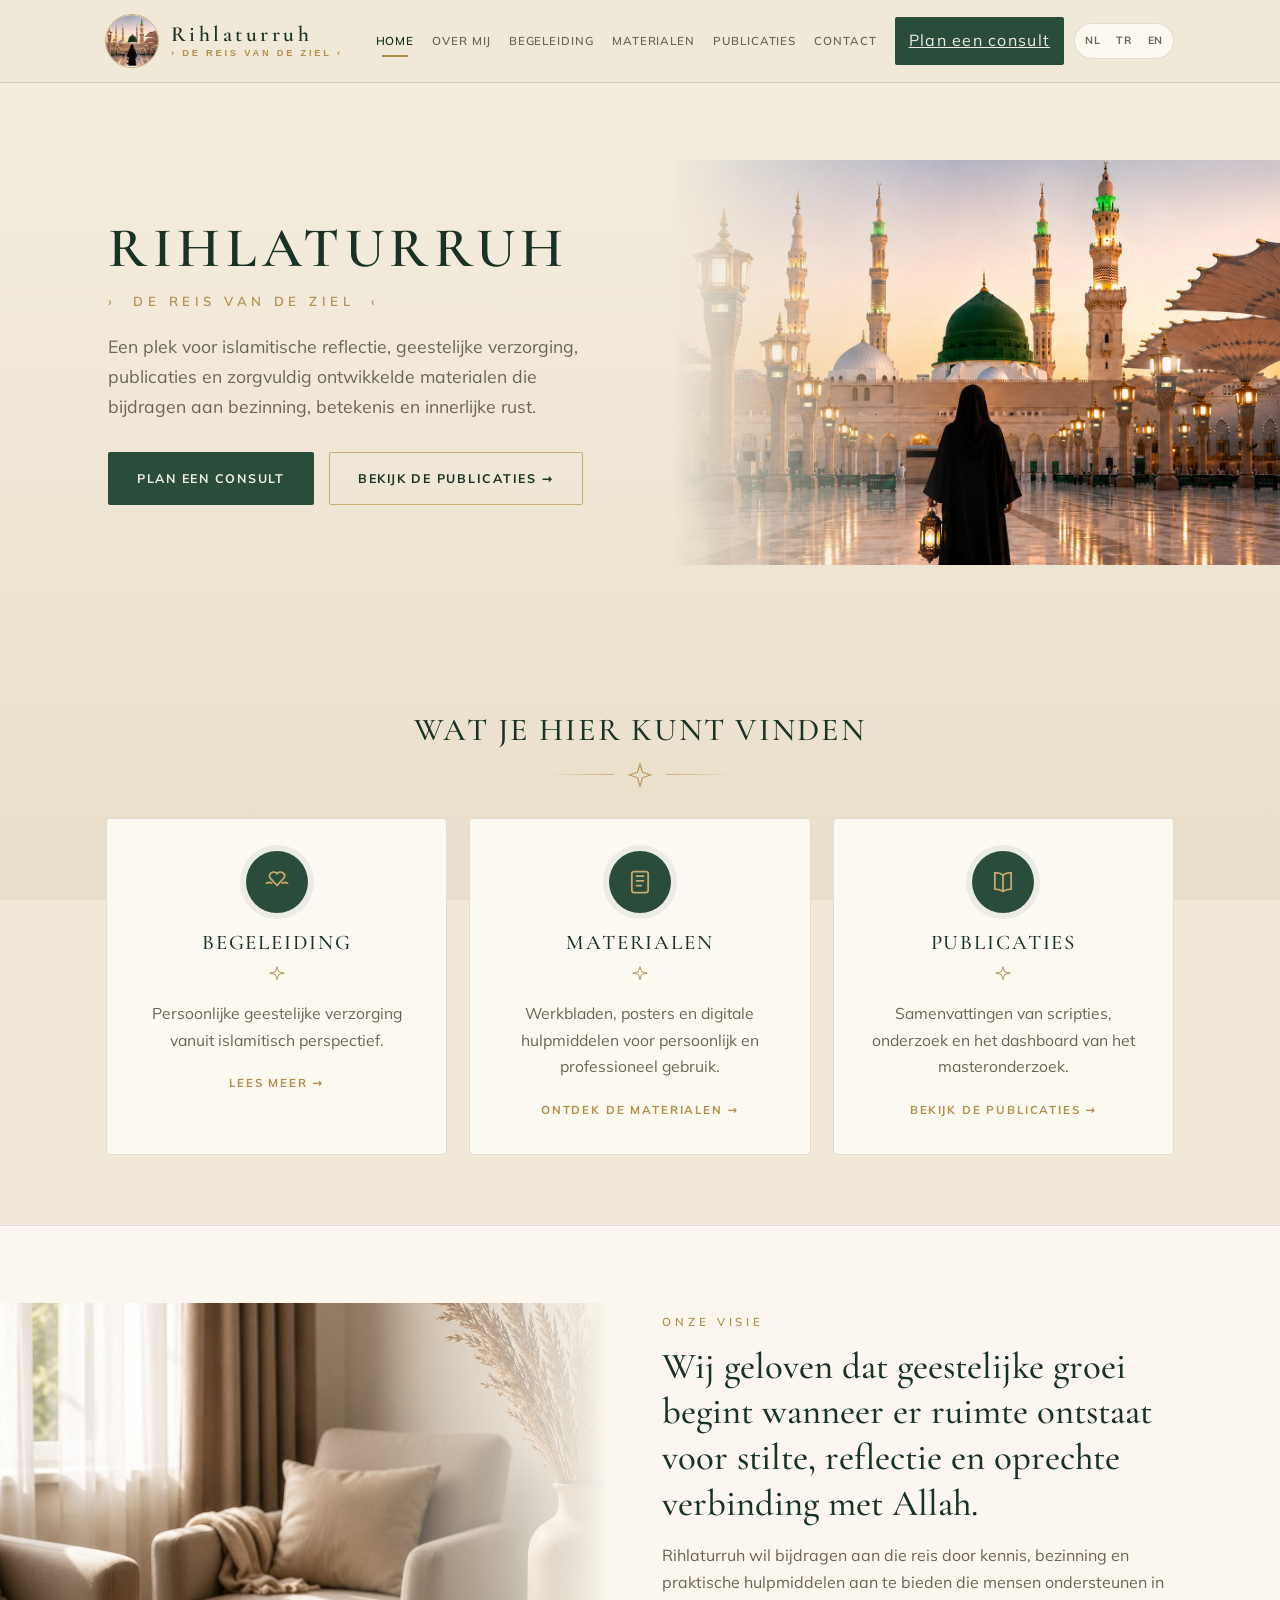
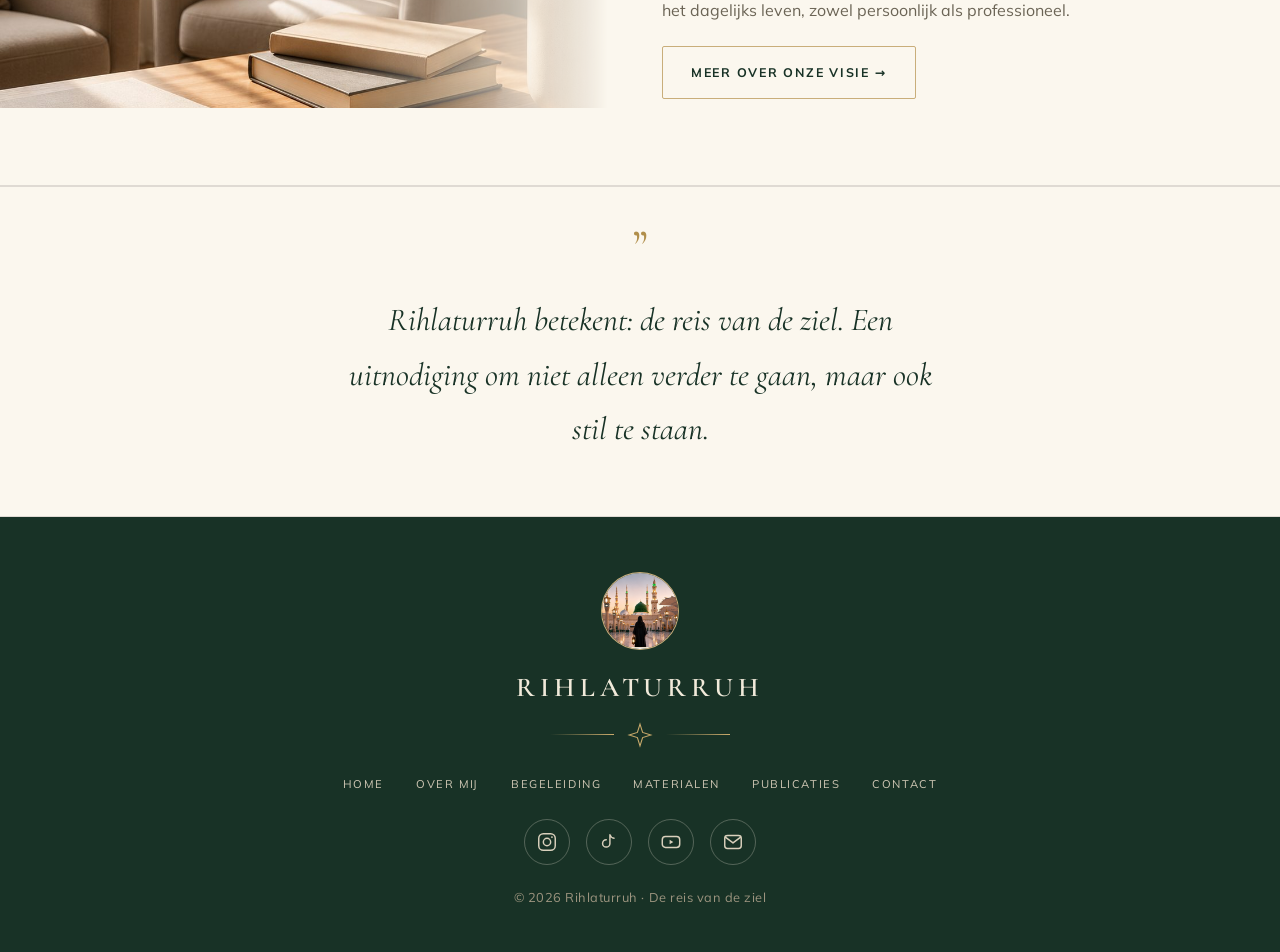
==== commit 40f0edfc: "Add files via upload" ====
--- a/index.html
+++ b/index.html
@@ -53,11 +53,11 @@
   .brand .wm span{font-size:.58rem;letter-spacing:.3em;text-transform:uppercase;color:var(--gold);font-weight:600;margin-top:4px}
 
   .nav{margin-left:auto;display:flex;align-items:center;gap:2px}
-  .nav button{font:inherit;font-size:.72rem;font-weight:600;letter-spacing:.1em;text-transform:uppercase;color:var(--ink-soft);background:none;border:0;padding:9px 10px;cursor:pointer;transition:color .2s;white-space:nowrap;position:relative}
+  .nav button{font:inherit;font-size:.72rem;font-weight:600;letter-spacing:.08em;text-transform:uppercase;color:var(--ink-soft);background:none;border:0;padding:8px 8px;cursor:pointer;transition:color .2s;white-space:nowrap;position:relative}
   .nav button:hover{color:var(--green-deep)}
   .nav button.active{color:var(--green-deep)}
   .nav button.active::after{content:"";position:absolute;left:14px;right:14px;bottom:2px;height:1.5px;background:var(--gold)}
-  .nav .cta{margin-left:10px;background:var(--green);color:#F3EEE0;border-radius:2px;padding:11px 16px;letter-spacing:.1em}
+  .nav .cta{margin-left:8px;background:var(--green);color:#F3EEE0;border-radius:2px;padding:10px 14px;letter-spacing:.08em;white-space:nowrap;flex:none}
   .nav .cta:hover{background:var(--green-deep);color:#fff}
   .nav .cta::after{display:none}
 
@@ -66,7 +66,7 @@
   .mobile-menu button{font:inherit;font-size:.82rem;font-weight:600;letter-spacing:.12em;text-transform:uppercase;text-align:left;background:none;border:0;padding:15px 4px;color:var(--ink);cursor:pointer;border-bottom:1px solid var(--line)}
   .mobile-menu button.active{color:var(--green-deep)}
   .mobile-menu .cta{color:#fff;background:var(--green);border-radius:2px;margin-top:14px;text-align:center;border-bottom:0}
-  @media(max-width:1080px){ .nav{display:none} .menu-toggle{display:grid;place-items:center} .mobile-menu.open{display:flex} }
+  @media(max-width:1120px){ .nav{display:none} .menu-toggle{display:grid;place-items:center} .mobile-menu.open{display:flex} }
 
   /* ---------------- PAGES ---------------- */
   .page{display:none;animation:fade .55s ease}
@@ -313,11 +313,15 @@
       mask-image:linear-gradient(to bottom,transparent 0%,rgba(0,0,0,.5) 14%,#000 32%)}
   }
   .langsw{display:inline-flex;gap:2px;border:1px solid var(--line);border-radius:999px;padding:3px;background:var(--card);flex:none}
-  .langsw button{font:inherit;font-size:.66rem;font-weight:700;letter-spacing:.08em;padding:5px 9px;border:0;background:none;color:var(--ink-soft);border-radius:999px;cursor:pointer;transition:.18s}
+  .langsw button{font:inherit;font-size:.66rem;font-weight:700;letter-spacing:.06em;padding:5px 7px;border:0;background:none;color:var(--ink-soft);border-radius:999px;cursor:pointer;transition:.18s}
   .langsw button:hover{color:var(--green)}
   .langsw button.active{background:var(--green);color:#F3EEE0}
-  .nav .langsw{margin-left:10px}
+  .nav .langsw{margin-left:8px}
   .mobile-menu .langsw{align-self:center;margin-top:6px}
+  .dlrow{display:flex;flex-wrap:wrap;gap:10px;margin-top:4px}
+  .dlbtn{display:inline-flex;align-items:center;gap:8px;text-decoration:none;border:1px solid var(--line);background:#fff;color:var(--ink);font-weight:600;font-size:.9rem;padding:10px 16px;border-radius:10px;box-shadow:0 7px 20px -14px rgba(24,50,38,.4);transition:border-color .15s,color .15s,box-shadow .15s}
+  .dlbtn:hover{border-color:var(--gold);color:var(--green)}
+  .dlbtn svg{flex:none;color:var(--gold)}
 </style>
 </head>
 <body>
@@ -781,11 +785,11 @@
         <p class="eyebrow" style="margin:0">Samenvatting &middot; Lezing</p>
         <h3 style="font-size:1.35rem;margin:5px 0 8px">Veerkracht vanuit de Koran</h3>
         <p class="body">Een samenvatting van de lezing ‘Building Emotional Resilience through the Qur’an’ van dr. Rania Awaad, uitgewerkt vanuit islamitische geestelijke verzorging.</p>
-        <p class="body" style="font-weight:600;color:var(--ink);margin:14px 0 8px">Lees de samenvatting (PDF):</p>
-        <div class="btns">
-          <a class="btn ghost" href="lezing-veerkracht-NL.pdf" target="_blank" rel="noopener">Nederlands</a>
-          <a class="btn ghost" href="lezing-veerkracht-EN.pdf" target="_blank" rel="noopener">English</a>
-          <a class="btn ghost" href="lezing-veerkracht-TR.pdf" target="_blank" rel="noopener">Türkçe</a>
+        <p class="body" style="color:var(--ink-soft);margin:12px 0 10px">Lees de samenvatting of download hem als pdf in jouw taal.</p>
+        <div class="dlrow">
+          <a class="dlbtn" href="lezing-veerkracht-NL.pdf" download><svg width="15" height="15" viewBox="0 0 24 24" fill="none" stroke="currentColor" stroke-width="2" stroke-linecap="round" stroke-linejoin="round"><path d="M14 2H6a2 2 0 0 0-2 2v16a2 2 0 0 0 2 2h12a2 2 0 0 0 2-2V8z"/><path d="M14 2v6h6"/><path d="M12 18v-6"/><path d="M9 15l3 3 3-3"/></svg>Nederlands (PDF)</a>
+          <a class="dlbtn" href="lezing-veerkracht-TR.pdf" download><svg width="15" height="15" viewBox="0 0 24 24" fill="none" stroke="currentColor" stroke-width="2" stroke-linecap="round" stroke-linejoin="round"><path d="M14 2H6a2 2 0 0 0-2 2v16a2 2 0 0 0 2 2h12a2 2 0 0 0 2-2V8z"/><path d="M14 2v6h6"/><path d="M12 18v-6"/><path d="M9 15l3 3 3-3"/></svg>Türkçe (PDF)</a>
+          <a class="dlbtn" href="lezing-veerkracht-EN.pdf" download><svg width="15" height="15" viewBox="0 0 24 24" fill="none" stroke="currentColor" stroke-width="2" stroke-linecap="round" stroke-linejoin="round"><path d="M14 2H6a2 2 0 0 0-2 2v16a2 2 0 0 0 2 2h12a2 2 0 0 0 2-2V8z"/><path d="M14 2v6h6"/><path d="M12 18v-6"/><path d="M9 15l3 3 3-3"/></svg>English (PDF)</a>
         </div>
       </div>
       <p class="body" style="text-align:center;color:var(--ink-soft);max-width:62ch;margin:22px auto 0;font-size:.95rem">Meer samenvattingen en verdieping worden hier stap voor stap toegevoegd.</p>
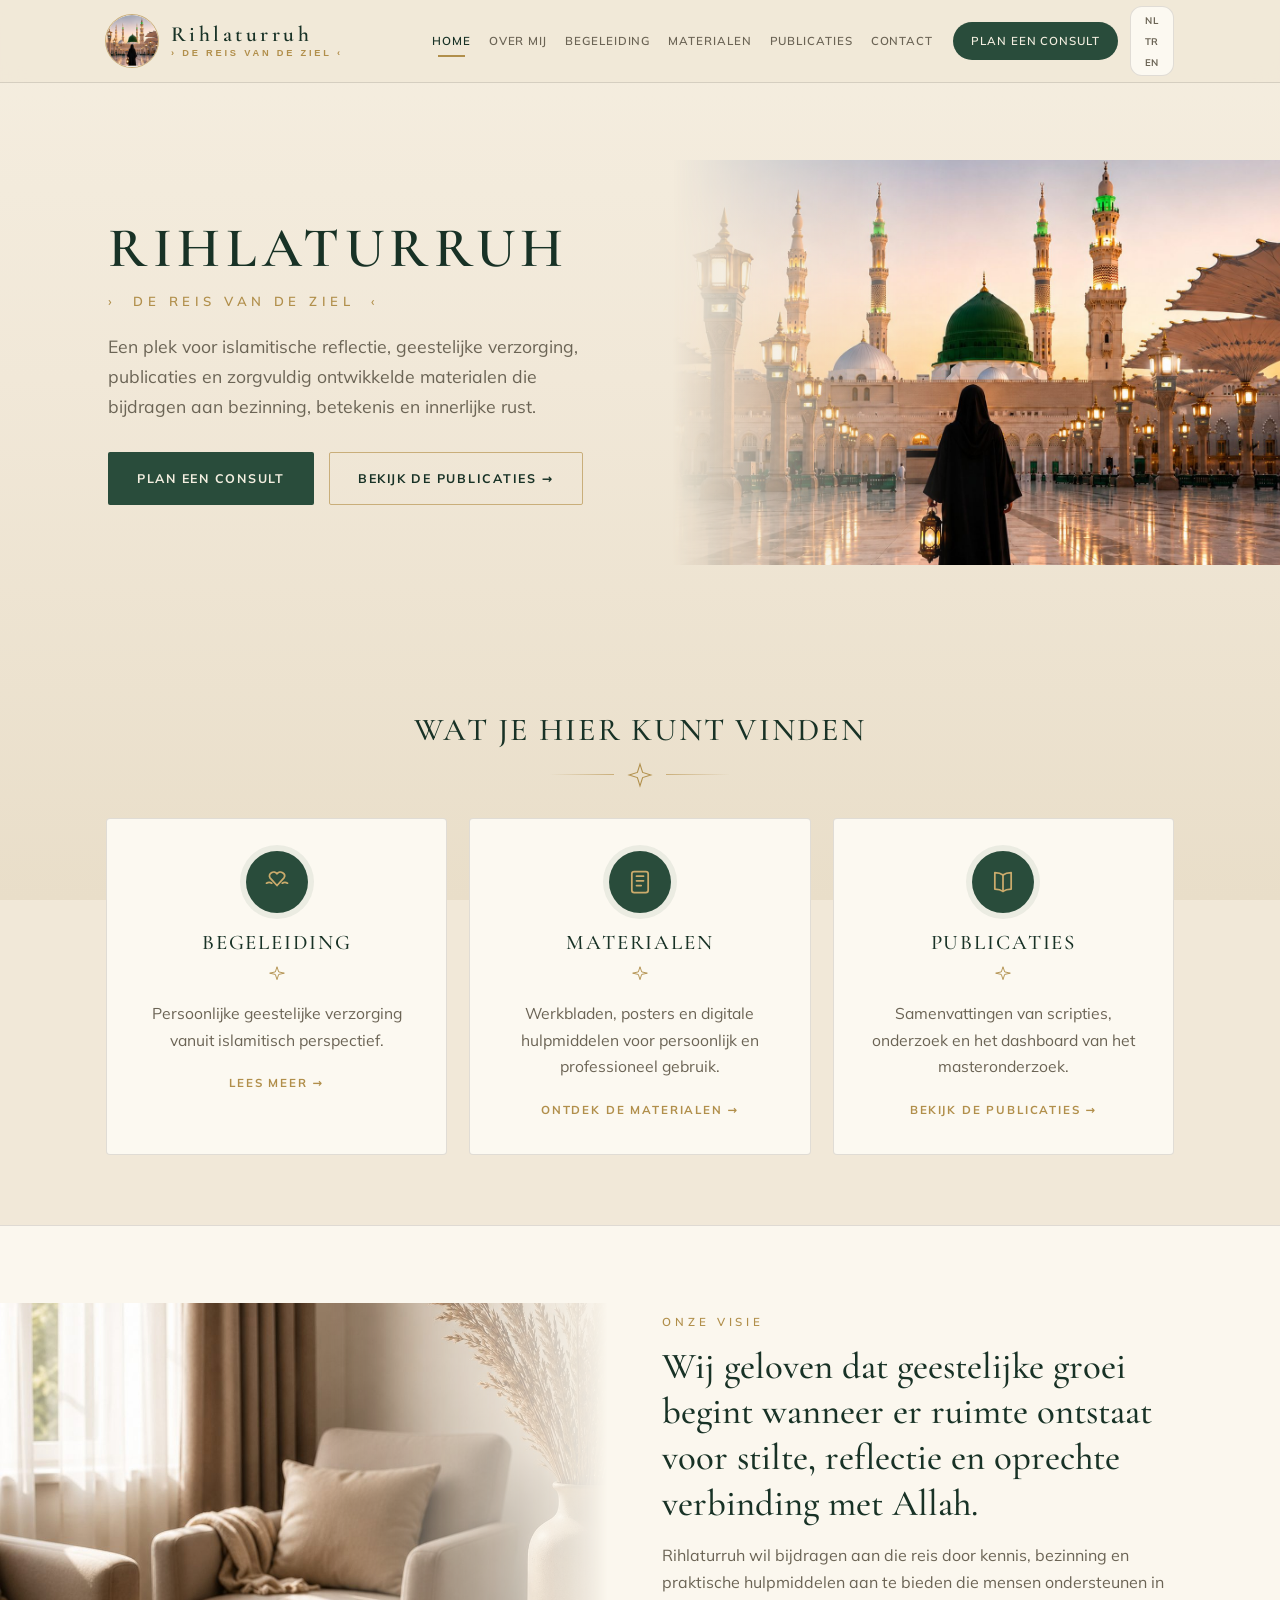
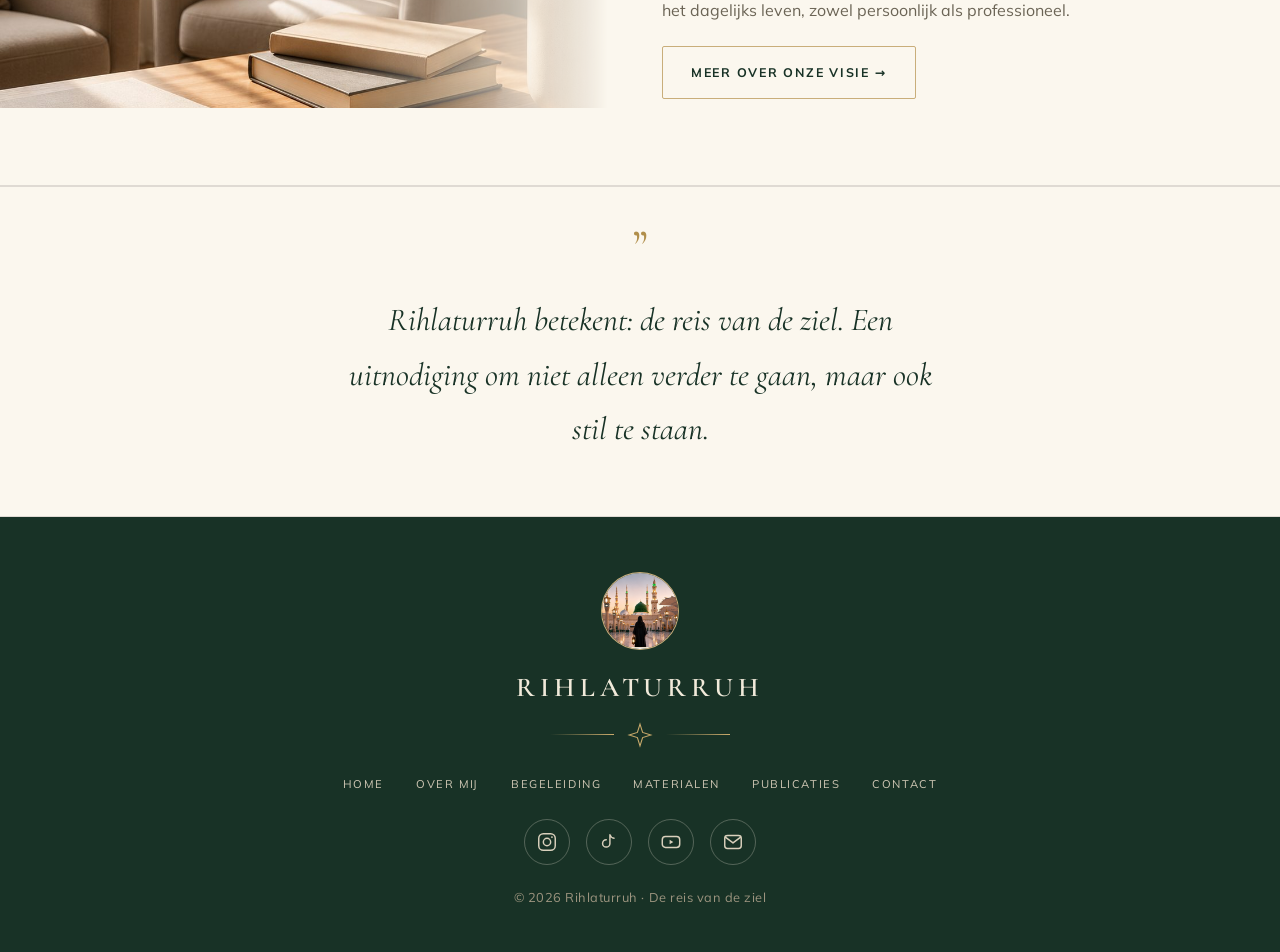
==== commit e78b164e: "Add files via upload" ====
--- a/index.html
+++ b/index.html
@@ -57,7 +57,7 @@
   .nav button:hover{color:var(--green-deep)}
   .nav button.active{color:var(--green-deep)}
   .nav button.active::after{content:"";position:absolute;left:14px;right:14px;bottom:2px;height:1.5px;background:var(--gold)}
-  .nav .cta{margin-left:8px;background:var(--green);color:#F3EEE0;border-radius:2px;padding:10px 14px;letter-spacing:.08em;white-space:nowrap;flex:none}
+  .nav .cta{margin-left:10px;background:var(--green);color:#F3EEE0;border-radius:999px;padding:9px 18px;font-size:.72rem;font-weight:600;letter-spacing:.08em;text-transform:uppercase;text-decoration:none;white-space:nowrap;flex:none}
   .nav .cta:hover{background:var(--green-deep);color:#fff}
   .nav .cta::after{display:none}
 
@@ -316,7 +316,8 @@
   .langsw button{font:inherit;font-size:.66rem;font-weight:700;letter-spacing:.06em;padding:5px 7px;border:0;background:none;color:var(--ink-soft);border-radius:999px;cursor:pointer;transition:.18s}
   .langsw button:hover{color:var(--green)}
   .langsw button.active{background:var(--green);color:#F3EEE0}
-  .nav .langsw{margin-left:8px}
+  .nav .langsw{margin-left:10px;flex-direction:column;gap:1px;border-radius:12px;padding:3px 4px}
+  .nav .langsw button{font-size:.6rem;padding:2px 10px;border-radius:7px;width:100%}
   .mobile-menu .langsw{align-self:center;margin-top:6px}
   .dlrow{display:flex;flex-wrap:wrap;gap:10px;margin-top:4px}
   .dlbtn{display:inline-flex;align-items:center;gap:8px;text-decoration:none;border:1px solid var(--line);background:#fff;color:var(--ink);font-weight:600;font-size:.9rem;padding:10px 16px;border-radius:10px;box-shadow:0 7px 20px -14px rgba(24,50,38,.4);transition:border-color .15s,color .15s,box-shadow .15s}
